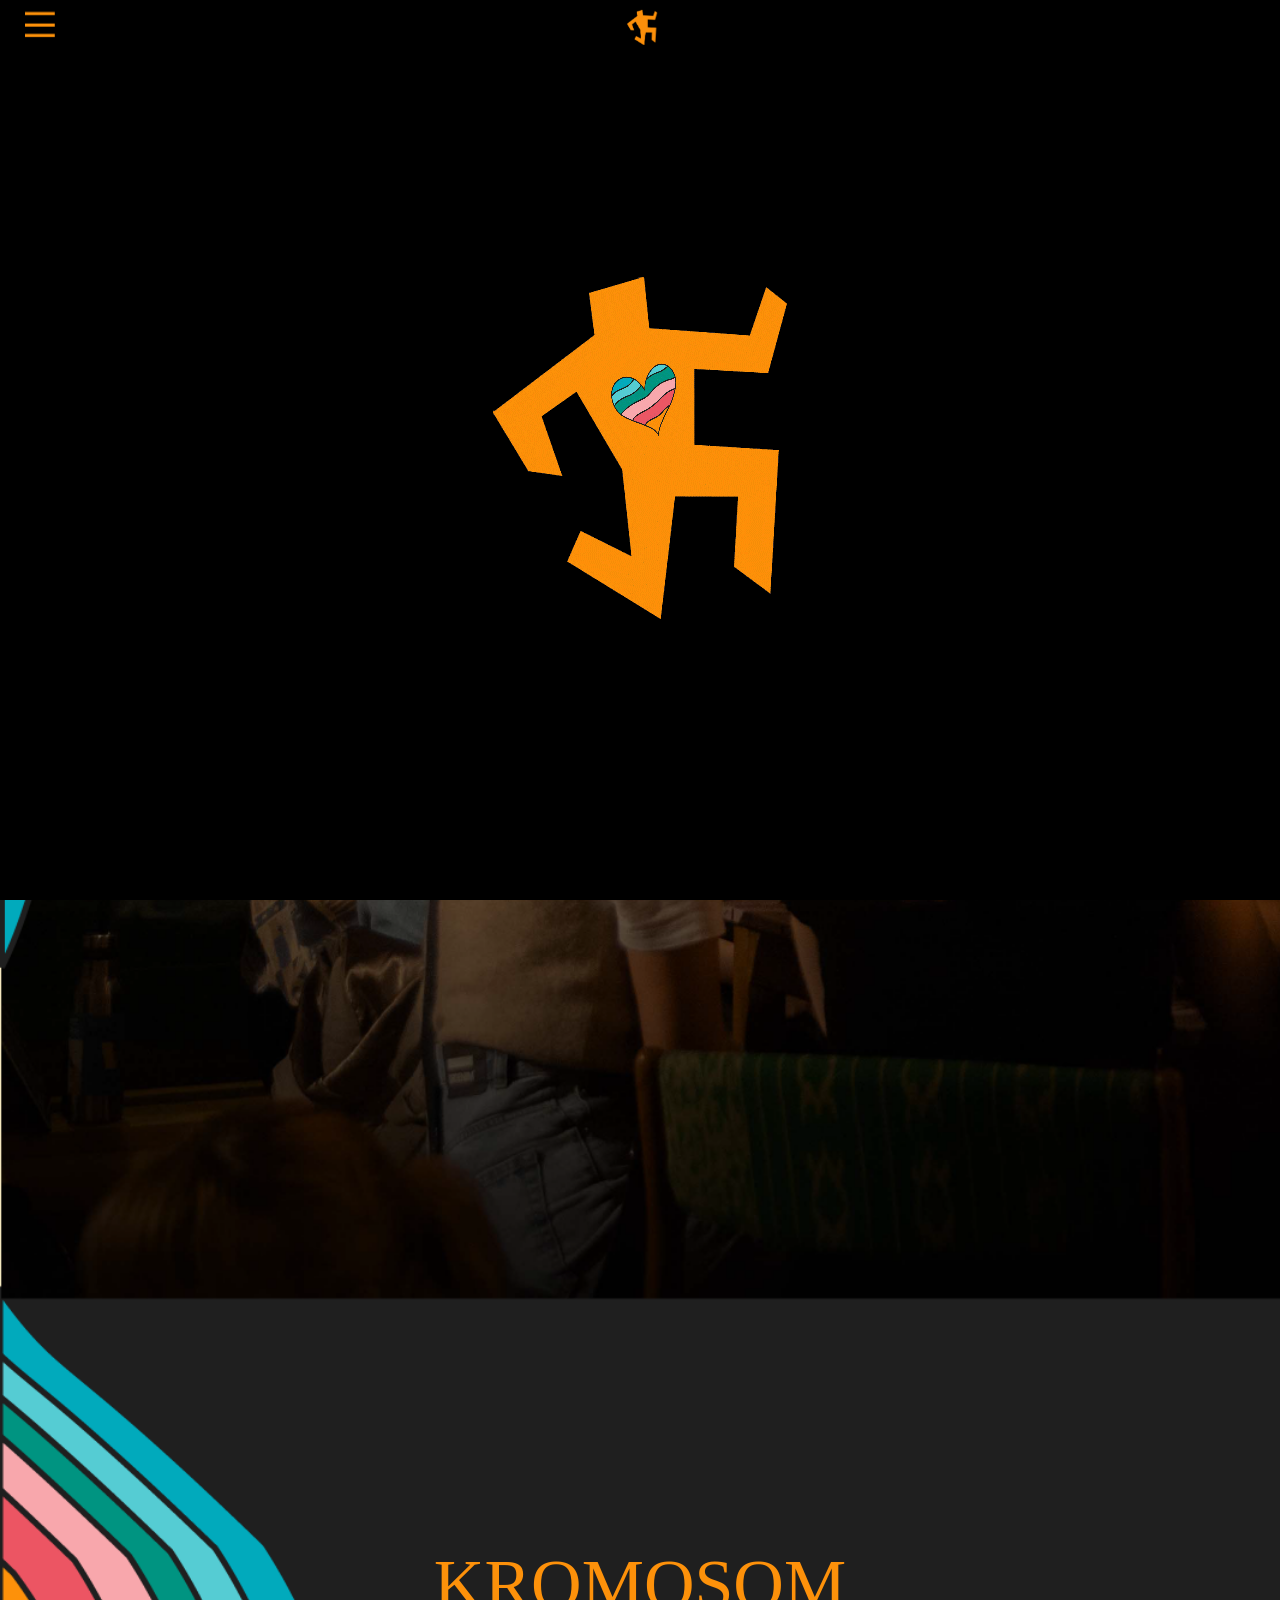
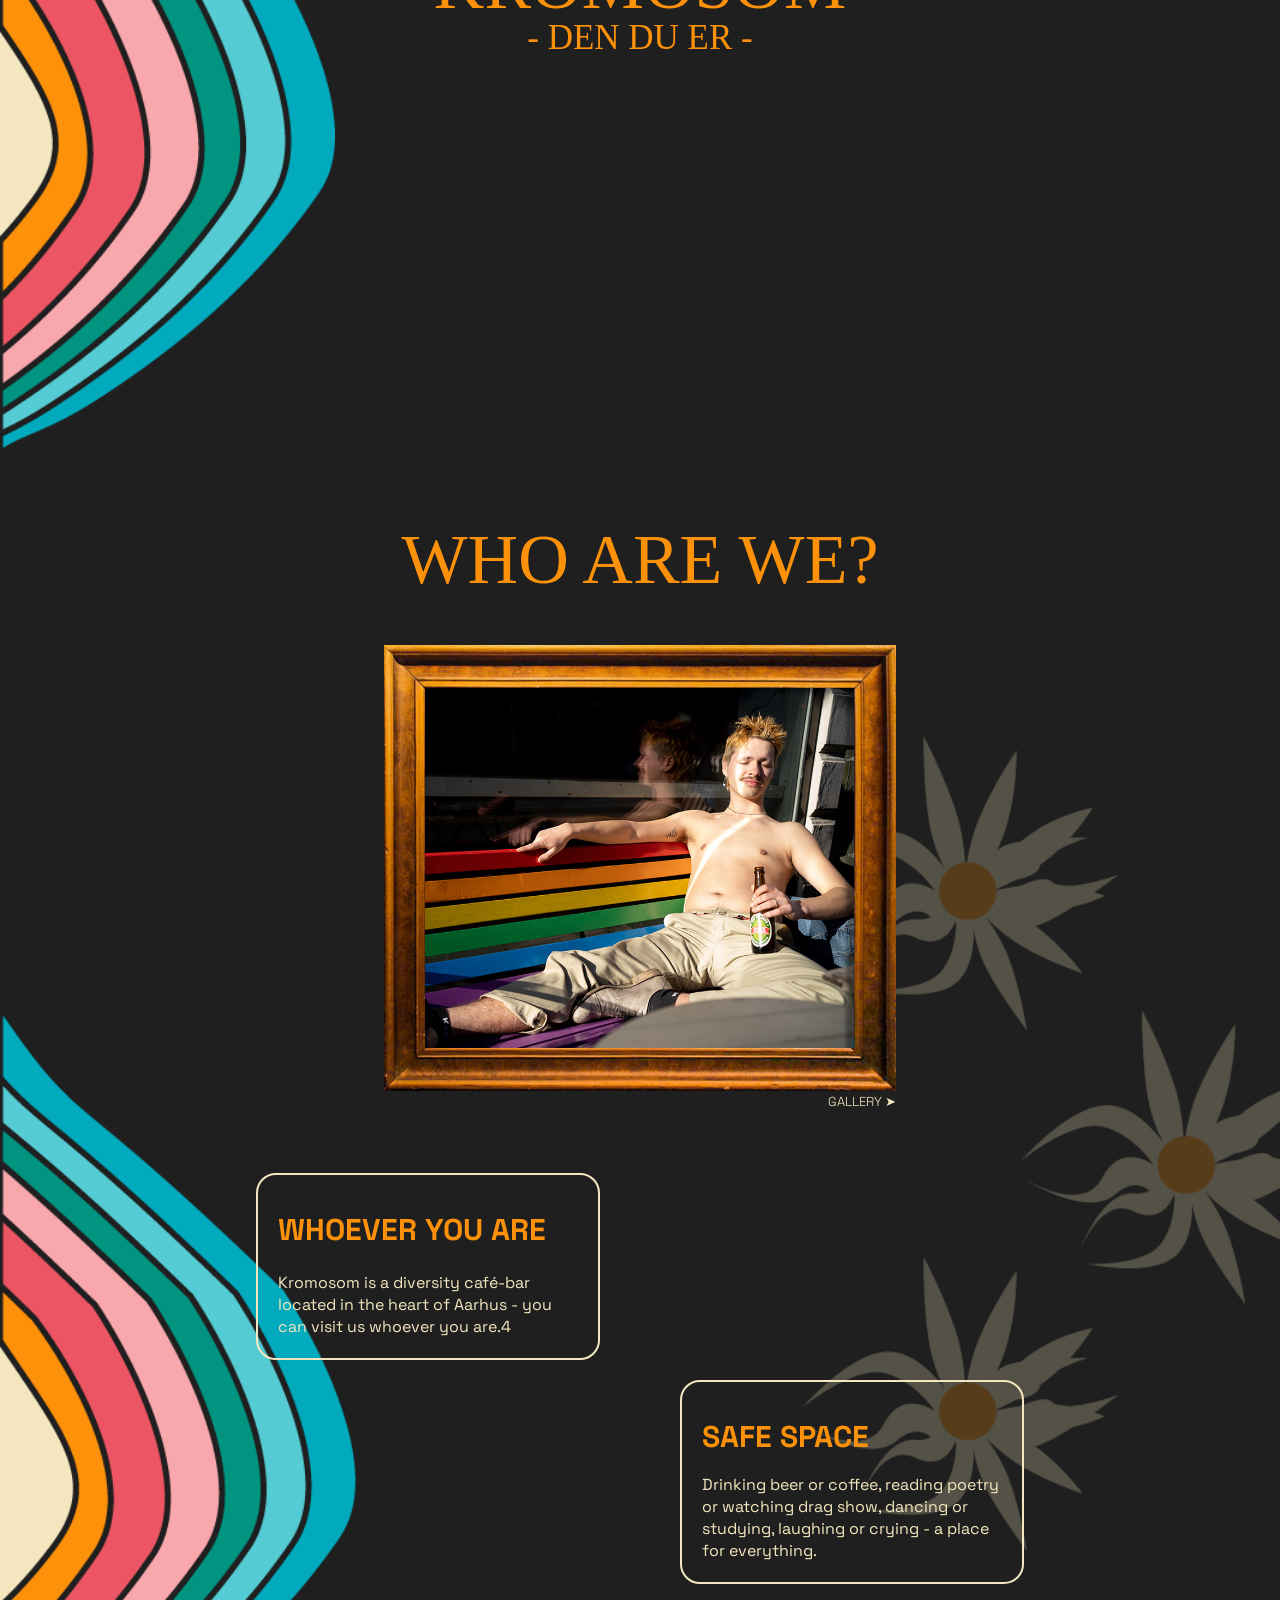
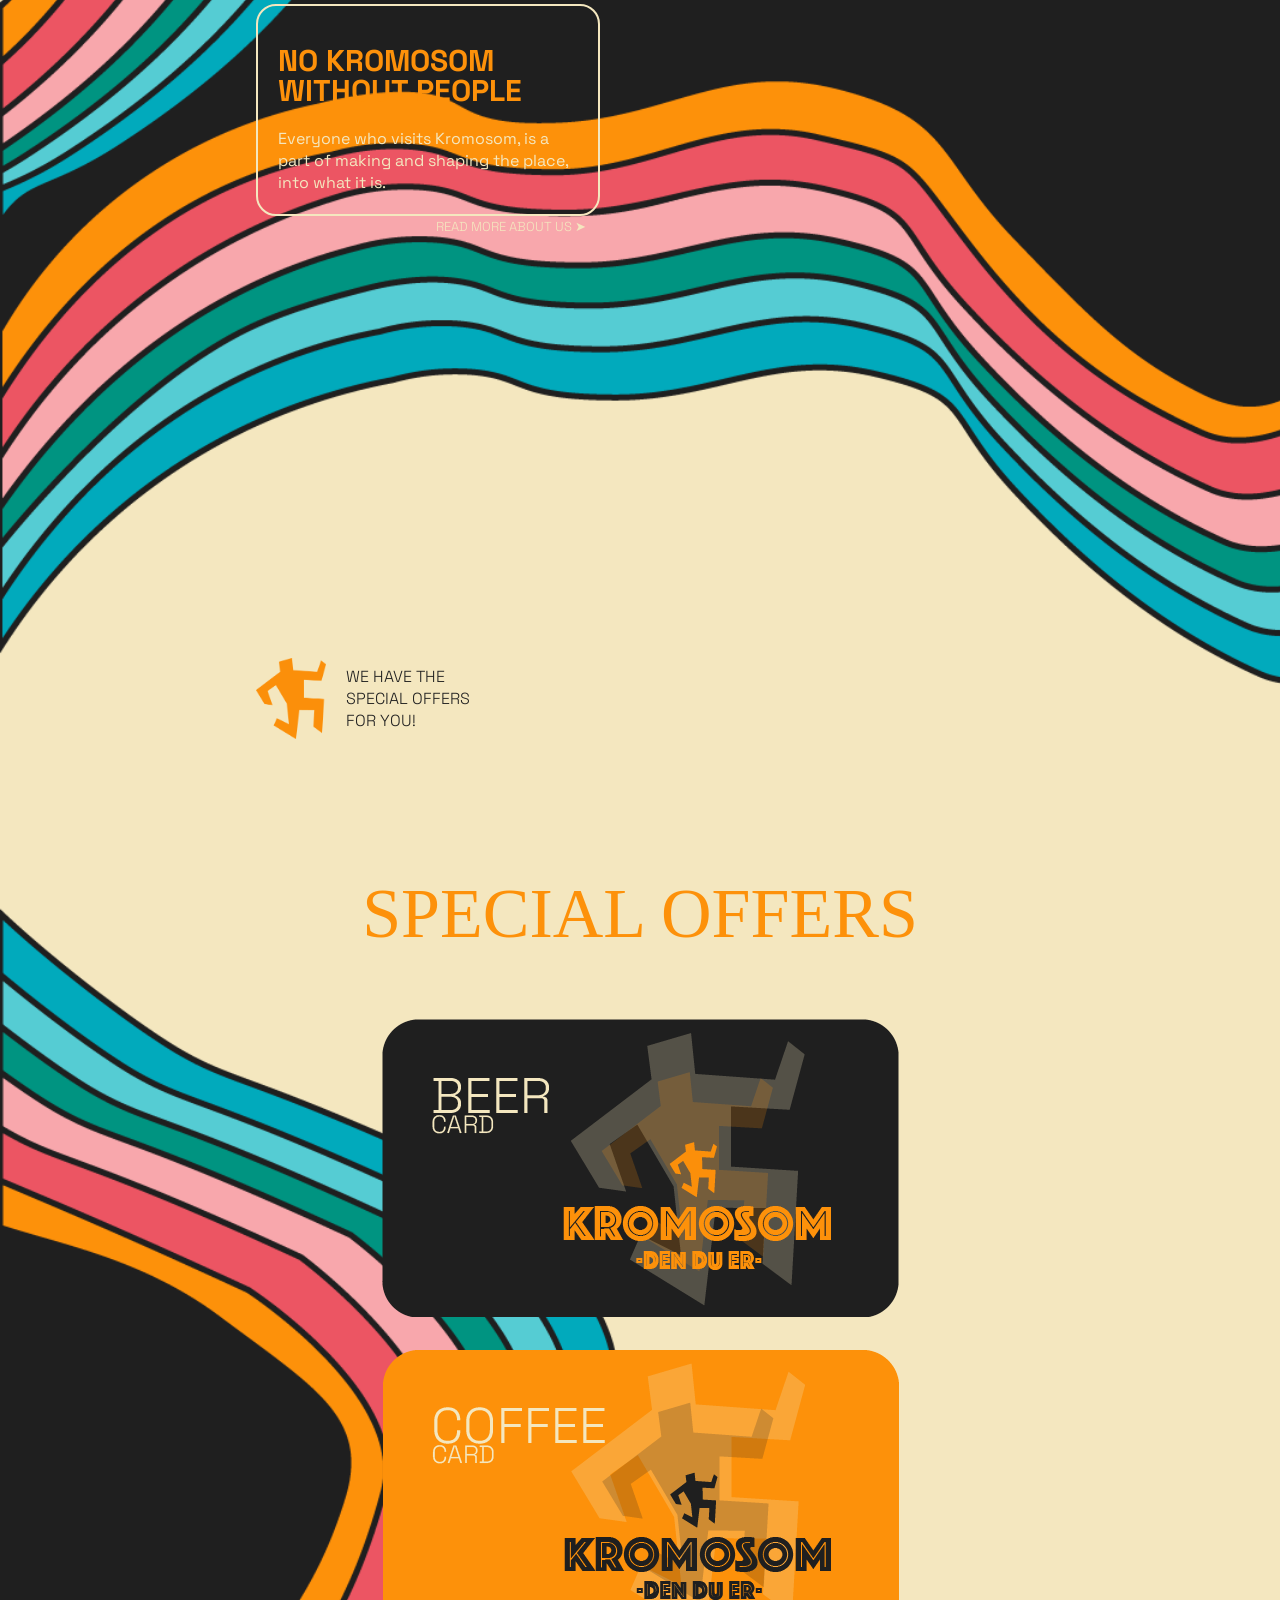
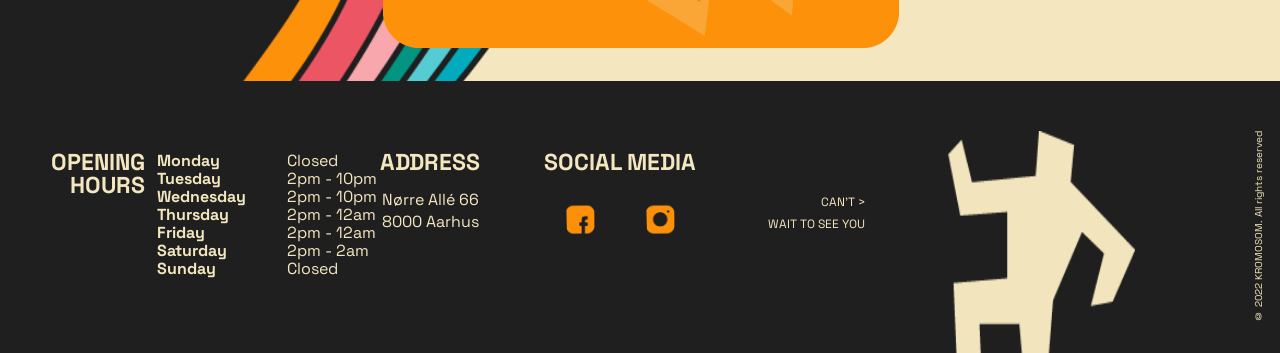
==== index.html @ bd84fa4a "index comments" ====
<!DOCTYPE html>
<html lang="en">

<head>
  <meta charset="UTF-8" />
  <meta http-equiv="X-UA-Compatible" content="IE=edge" />
  <meta name="viewport" content="width=device-width, initial-scale=1.0" />

  <!-- Fonts Linking -->
  <link rel="preconnect" href="https://fonts.googleapis.com" />
  <link rel="preconnect" href="https://fonts.gstatic.com" crossorigin />
  <link href="https://fonts.googleapis.com/css2?family=Oleo+Script+Swash+Caps:wght@400;700&display=swap"
    rel="stylesheet" />
  <link rel="preconnect" href="https://fonts.googleapis.com" />
  <link rel="preconnect" href="https://fonts.gstatic.com" crossorigin />
  <link
    href="https://fonts.googleapis.com/css2?family=Oleo+Script+Swash+Caps:wght@400;700&family=Space+Grotesk:wght@300;400;500;600;700&display=swap"
    rel="stylesheet" />
  <link href="https://fonts.googleapis.com/css2?family=Space+Grotesk:wght@700&display=swap" rel="stylesheet" />

  <!-- CSS Linking -->
  <link rel="stylesheet" href="/CSS/navfooter.css" />
  <link rel="stylesheet" href="/CSS/basicstyles.css" />
  <link rel="stylesheet" href="/CSS/home.css" />

  <link rel="icon" type="image/x-icon" href="/Pictures/favicon.ico" />
  <title>Kromosom - Den du er</title>
</head>

<body>

  <!-- Animation -->
  <div id="loader"></div>
  <div id="content">

    <div class="navbar">
      <a href="index.html"><img class="toplogo" alt="menuicon" src="/Pictures/logo_little.png" /></a>
    </div>

    <!--Navigation-->
    <nav>
      <!--For mobile-->
      <div class="mobilenav">
        <div class="navbar"></div>
        <a href="/index.html"><img class="toplogo" alt="menuicon" src="/Pictures/logo_little.png"></a>
        <div id="myNav" class="overlay">
          <!-- Button to close the overlay navigation -->
          <a href="javascript:void(0)" class="closebtn" onclick="closeNav()">&times;</a>

          <!-- Overlay content -->
          <div class="overlay-content">
            <a href="/index.html" class="menuitem">HOME</a>
            <a href="/HTML/menu.html" class="menuitem">MENU</a>
            <a href="/HTML/events.html" class="menuitem">EVENTS</a>
            <a href="/HTML/aboutus.html" class="menuitem">ABOUT US</a>
            <a href="/HTML/gallery.html" class="menuitem">GALLERY</a>
            <a href="/HTML/playlists.html" class="menuitem">OUR PLAYLISTS</a>
            <a href="/HTML/contact.html" class="menuitem">CONTACT US</a>
            <button class="languagebutton dk">DK</button> &nbsp; <button class="languagebutton en">EN</button>
            <div class="langcontainer">
              <img class="langlogo" alt="lang" src="/Pictures/beige_person.png">
              <p class="langchangetext">Do you wanna<br>change the<br>language?</p>
            </div>
          </div>
        </div>
        <!-- Use any element to open/show the overlay navigation menu -->
        <span onclick="openNav()"></span>
        <!-- Use any element to open/show the overlay navigation menu -->
        <span class="menu" onclick="openNav()"><img class="lines" alt="menuicon" src="/Pictures/burger-img.png"
          width="30" height="25">
        </span>
      </div>
    </nav>


    <!-- Content -->
    <main>

      <!-- Title -->
      <div class="maintitle">
        <h1 class="kromosom">KROMOSOM</h1>
        <h1 class="denduer">- DEN DU ER -</h1>
      </div>

      <!--Who are we-->
      <h1 class="whoarewe title">WHO ARE WE?</h1>

      <!--Gallery link-->
      <div class="gallerylinkcontainer">
        <a href="/HTML/gallery.html">
          <img class="gallerylink galleryimagep" src="/Pictures/photoframes/frame4.jpg" alt="main">
        </a>
        <a href="/HTML/gallery.html">
          <p class="p5 gallerylink">GALLERY ➤</p>
        </a>
      </div>
      
      <!--Boxes + About us link-->
      <div class="cards-container">

        <a href="/HTML/aboutus.html">
          <div class="card social-media-card">
            <h2>WHOEVER YOU ARE</h2>
            <p class="p1"><br>Kromosom is a diversity 
            café-bar located in the heart of Aarhus - you can visit us whoever you are.4</p>
          </div>
        </a>
      
        <div class="card concert-booking-card-home">
          <a href="/HTML/aboutus.html">
            <h2>SAFE SPACE</h2>
            <p class="p1"><br>Drinking beer or coffee, reading poetry or watching drag show, 
            dancing or studying, laughing or crying - a place for everything.</p>
          </a>
        </div>

        <div class="email-card-about-us">
          <a href="/HTML/aboutus.html">
            <div class="card direct-email-card">
              <h2>NO KROMOSOM WITHOUT PEOPLE</h2>
              <p class="p1"><br>Everyone who visits Kromosom, is a part of making and shaping the place, 
              into what it is.</p>
            <!-- </div> -->
          </a>
        </div>
      </div>

      <div>
        <a href="/HTML/aboutus.html">
          <p class="p5 rmaboutus">READ MORE ABOUT US ➤</p>
        </a>
      </div>

      <!--Little logo special offers-->
      <div class="specialperson">
        <img src="/Pictures/logo_little.png" alt="personicon" width="70">
        <p class="p4">WE HAVE THE<BR>SPECIAL OFFERS<br>FOR YOU!</p>
      </div>

      <!--Special offers, cards-->
      <h1 class="title title-special-offers">SPECIAL OFFERS</h1>
      <!-- Beer and coffee cards -->
      <div class="cardscontainer">
        <a href="HTML/menucafe.html#beercard"> <img class="cardz" src="/Pictures/beercard.png" alt="main" /></a>
        <a href="HTML/menucafe.html#coffeecard"> <img class="cardz" src="/Pictures/coffeecard.png" alt="main" /></a>
      </div>
    </main>

    <!-- Footer -->
    <footer>
      <div class="footercontainer">

        <!-- Opening hours -->
        <div class="footeritem">
          <h2 class="footertitle openinghours">OPENING<br />HOURS</h2>
        </div>
        <div class="footeritem">
          <table>
            <tr>
              <th class="day">Monday</th>
              <th>Closed</th>
            </tr>
            <tbody>
              <tr class="hoursrow">
                <td class="day">Tuesday</td>
                <td>2pm - 10pm</td>
              </tr>
              <tr class="hoursrow">
                <td class="day">Wednesday</td>
                <td>2pm - 10pm</td>
              </tr>
              <tr class="hoursrow">
                <td class="day">Thursday</td>
                <td>2pm - 12am</td>
              </tr>
              <tr class="hoursrow">
                <td class="day">Friday</td>
                <td>2pm - 12am</td>
              </tr>
              <tr class="hoursrow">
                <td class="day">Saturday</td>
                <td>2pm - 2am</td>
              </tr>
              <tr class="hoursrow">
                <td class="day">Sunday</td>
                <td>Closed</td>
              </tr>
            </tbody>
          </table>
        </div>

        <!-- Address  -->
        <div class="footeritem">
          <h2 class="footertitle">ADDRESS</h2>
          <p>Nørre Allé 66</p>
          <p>8000 Aarhus</p>
        </div>

        <!-- Social Media -->
        <div class="footeritem">
          <h2 class="footertitle">SOCIAL MEDIA</h2>

          <div class="socialscontainer social-media">
            <a href="https://www.facebook.com/Kromosom66">
              <img class="socials_image fbk" id="fbk-icon" src="/Pictures/fb-icon.png" alt="Facebook">
              <!-- Rainbow icon of facebook display none when the mouse is not over it -->
              <img style="display: none;" class="socials_image fbk" id="fbk-icon-rainbow" src="/Pictures/fb-icon-rainbow.png" alt="Fbk rainbowish">
            </a>
            <a href="https://www.instagram.com/kromosom66/">
              <img class="socials_image" id="ig-icon" src="/Pictures/ig-icon.png" alt="Instagram">
              <!-- Rainbow icon of instagram display none when the mouse is not over it -->
              <img style="display: none;" class="socials_image" id="ig-icon-rainbow" src="/Pictures/ig-icon-rainbow.png" alt="Ig rainbowish">
            </a>
          </div>
        </div>

        <!-- Greeting text -->
        <div class="footeritem">
          <p class="smallmessage">
            CAN'T >
            <br>
            WAIT TO SEE YOU
          </p>
        </div>

        <!-- Icon image and Copyright -->
        <div class="footeritem footerlogo"></div>
        <div class="footeritem footercopyright">
          <p class="copyright">© 2022 KROMOSOM. All rights reserved</p>
        </div>
      </div>
    </footer>
    <!-- End of the FOOTER coding -->
  </div>
  <!-- End of animation tag -->

  <script>
    // --- BURGER MENU actions ---
    // OPENS THE BURGER MENU
    function openNav() {
      document.getElementById("myNav").style.height = "100%";
    }
    // CLOSES THE BURGER MENU
    function closeNav() {
      document.getElementById("myNav").style.height = "0%";
    }

    // GIF ANIMATION
    var loader;
    function loadNow(opacity) {
    if (opacity <= 0) {
        displayContent(); // if the opacity is lower than 0 then show the content
    } else {
        loader.style.opacity = opacity;
        window.setTimeout(function() {
            loadNow(opacity - 1); //decrease the opacity of the loader 100% after 6 second cycle, 
        }, 6000); // after the web site’s content is available

    }
    }

    function displayContent() {
        loader.style.display = 'none'; // hide the GIF after those 6 seconds
        document.getElementById('content').style.display = 'block'; //display the page after GIF ended
    }

    document.addEventListener("DOMContentLoaded", function() {
        loader = document.getElementById('loader'); // get the GIF
        loadNow(1); //load it just one time
    });

  </script>

  <!-- Footer JS file linking -->
  <script src="/JavaScript/footer.js"></script>

</body>
</html>
---- CSS/navfooter.css ----
/*nav bar styling*/
 /*------- MOBILE NAVIGATION ------*/
.navbar {
    display: inline-block;
    position: fixed;
    top: 0;
    width: 100%;
    height: 50px;
    background-color: black;
    opacity: 0.6;
    z-index: 2;
}

.toplogo {
    display: inline-block;
    position: fixed;
    top: 0;
    margin-left: 49%;
    margin-right: auto;
    width: 30px;
    height: auto;
    padding-top: 10px;
    z-index: 10;
}

 /*navigation menu opened*/

.overlay {
    height: 0%;
    width: 100%;
    position: fixed;
    z-index: 10;
    top: 0;
    left: 0;
    background-image: url("/Pictures/menu_pc.png");
    background-size: cover;
    background-repeat: no-repeat;
    overflow-y: hidden;
    transition: 0.5s;
    box-shadow: 0 0 40px -10px rgba(0, 0, 0, 0.25);
}

.overlay-content {
    position: relative;
    top: 10%;
    width: 100%;
    text-align: center;
    margin-top: 30px;
    background: none;
}

.overlay a {
    text-decoration: none;
	font-family: 'Space Grotesk', sans-serif;
	font-weight: 300;
	font-size: 20px;
    color: #f4e7bf;
    /* line-height: 13.6px; */
    display: block;
    transition: 0.3s;
}

.overlay a:hover, .overlay a:focus {
    color: #fd910a;
}

.overlay .closebtn {
    position: absolute;
    top: 0px;
    left: 20px;
    font-size: 60px;
}

.menu {
    position: fixed;
    top: 0px;
    left: 25px;
    font-size: 45px;
    background: none;
    cursor: pointer;
    z-index: 3;
}

.menuitem {
    margin: 2% 0;
}

.navigation__container {
    background-color: #fd910a;
    position: sticky;
    top: 0;
}

.mobileiconlabel {
    display: inline-block;
    color: #f4e7bf;
    background: #fd910a;
    font-style: normal;
    font-size: 1.2rem;
    padding: 10px;
}

.menuitem {
    display: block;
    width: 100%;
    padding-top: 10px;
    padding-bottom: 10px;
    color: #1f1f1f;
    font-family: 'Space Grotesk', sans-serif;
    text-decoration: none;
    text-align: center;
}

 /*Hide checkbox and menuitems until clicked*/
.menuitems__container,
.mobileicon {
    display: none;
}

 /*Show menuitems when mobileicon-label is clicked*/
.navigation__container input:checked~.menuitems__container {
    display: block;
    padding-bottom: 100%;
    background: #f4e7bf;
}

#logomenu {
    display: inline-block;
    align-items: center;
    padding-left: 20px;
    background: #f4e7bf;
    width: 5em;
    height: auto;
}

.lines {
    display: inline-block;
    left: 10px;
    background: none;
    z-index: 4;
}

form {
    display: inline-block;
    color: #1f1f1f;
    text-align: center;
}

.input {
    position: relative;
    opacity: 100%;
    z-index: 0;
    text-align: center;
    padding: 5px;
}


header {
    display: flex;
    justify-items: center;
    align-items: center;
    flex-direction: row;
    height: 10vh;
    width: 100%;
    flex-wrap: wrap;
    border-bottom: 2px solid #1f1f1f;
    background-color: #f4e7bf;
    position: fixed;
    top: 0;
}

 /*Styling the button for language change*/

.languagebutton {
    border: 2px solid #fd910a;
    background: #1f1f1f;
    font-weight: bold;
    font-family: 'Space Grotesk', sans-serif;
    color: #fd910a;
    width: 75px;
    height: 30px;
    border-radius: 6px;
    cursor: pointer;
}

.languagebutton:active {
    background: #fd910a;
    color: #1f1f1f;
}

.en {
    background: #fd910a;
    color: #1f1f1f;
}

.langcontainer {
    display: flex;
    gap: 25px;
    justify-content: center;
    margin-top: 10px;
    text-align: left;
}

.langlogo {
    width: 45px;
    height: auto;
    color:#f4e7bf;
    margin-left: 25px;
}

.langchangetext {
    font-family: 'Space Grotesk', sans-serif;
	/* font-weight: 'regular' ; */
	font-size: 12px;
	color: #F4E7BF;
}

                        /*------------------FOOTER---------------------*/
.footercontainer {
    /* z-index: -2; */
    left: 0;
    bottom: 0;
    width: 100%;
    text-align: center;
    display: flex;
    justify-content: center;
    flex-wrap: wrap;
    align-items: stretch;
    font-family: 'Space Grotesk', sans-serif;
    font-size: 16px;
    color: #f4e7bf;
    background-color: #1f1f1f;
}

 /*footer opening hours table*/
table {
    min-width: 260px;
    padding-left: 10px;
    padding-right: 10px;
    padding-top: 20px;
    text-align: left;
    margin-left: auto;
    margin-right: auto;
}

.day {
    padding-right: 20px;
    font-weight: bold;
}

.footertitle {
    padding-top: 20px;
    padding-bottom: 15px;
    font-family: 'Space Grotesk', sans-serif;
    font-weight: bold;
    font-size: 23px;
    color: #f4e7bf;
}

 /*the social icoons*/

/* .socials_container {
    display: flex;
    flex-direction: row;
    justify-content: space-around;
    flex-wrap: nowrap;
} */

.socialscontainer {
    position: relative;
    display: flex;
    flex-wrap: wrap;
    justify-content: center;
    align-items: center;
    gap: 20px;

    transition: 1s;
}

.socials_image {
    width: 60px;
    height: auto;
    padding-top: 10px;
}

.openinghours {
    text-align: center;
}


 /*------------------MEDIA QUERIES---------------------*/

 /*Web view*/
@media screen and (min-width:900px) {

    /*navigation*/
    .menuitem {
        width: 100%;
    }

    .overlay {
        width: 300px;
    }

    .overlay-content {
        width: 100%;
    }

    /*footer*/

    .openinghours {
        text-align: right;
    }

    .footercontainer {
        flex-wrap: nowrap;
        overflow: hidden;
    }

    .footerlogo {
        content: url("/Pictures/beige_person.png"); 
        transform: scaleX(-1);
        margin-left: 40px;
        z-index: 1;
        width: 20px;
        margin-bottom: -80px;
    }

    .footeritem {
        min-width: 190px;
        text-align: center;
        margin-top: 50px;
    }

    .smallmessage {
        max-width: 150px;
        margin-top: 60px;
        text-align: right;
        font-size: 12px;
    }

    .copyright {
        writing-mode: vertical-lr;
        transform: rotate(180deg);
        font-size: 10px;
        text-align: center;
        margin: auto;
        margin-right: 55px;
        padding-top: 30px;
    }
}

@media screen and (max-width:1150px) {
    .footercontainer {
        flex-wrap: wrap;
    }

    .copyright {
        /* writing-mode: horizontal; */
        font-size: 10px;
        text-align: center;
        margin: auto;
        margin-bottom: 20px;
    }
}

 /*Phone view*/
@media screen and (max-width:899px) {

    /*footer*/

    .smallmessage {
        display: none;
    }

    .footeritem {
        min-width: 300px;
        text-align: center;
        margin-top: 20px;
    }

    .copyright {
        margin-top: -40px;
    }
}
---- CSS/basicstyles.css ----
/*------- BEGINNING OF CSS RESET ------*/

/* http://meyerweb.com/eric/tools/css/reset/ 
   v2.0 | 20110126
   License: none (public domain)
*/

html, body, div, span, applet, object, iframe,
h1, h2, h3, h4, h5, h6, p, blockquote, pre,
a, abbr, acronym, address, big, cite, code,
del, dfn, em, img, ins, kbd, q, s, samp,
small, strike, strong, sub, sup, tt, var,
b, u, i, center, 
dl, dt, dd, ol, ul, li,
fieldset, form, label, legend,
caption, tbody, tfoot, thead, tr, th, td,
article, aside, canvas, details, embed, 
figure, figcaption, footer, header, hgroup, 
menu, nav, output, ruby, section, summary,
time, mark, audio, video {
	margin: 0;
	padding: 0;
	border: 0;
	font-size: 100%;
	font: inherit;
	vertical-align: baseline;
	text-decoration: none;
}
/* HTML5 display-role reset for older browsers */
article, aside, details, figcaption, figure, 
footer, header, hgroup, menu, nav, section {
	display: block;
}
body {
	line-height: 1;
    background-color: #f4e7bf;
}
ol, ul {
	list-style: none;
}
blockquote, q {
	quotes: none;
}
blockquote:before, blockquote:after,
q:before, q:after {
	content: '';
	content: none;
}
										/*------- END OF CSS RESET ------*/


										/*------- INSERTING FONTS ------*/
@font-face {
    font-family: 'PhosphateInline';
    src: url(./Font/PhosphateInline.ttf);
 }
@font-face {
    font-family: 'SpaceGrotesk';
    src: url(./Font/SpaceGrotesk-VariableFont_wght.ttf);
 }

@font-face {
    font-family: 'SpaceGrotesk';
    src: url(./Font/SpaceGrotesk-VariableFont_wght.ttf);
 }
@import url('https://fonts.googleapis.com/css2?family=Space+Grotesk:wght@700&display=swap');
@import url('https://fonts.googleapis.com/css2?family=Space+Grotesk&display=swap');


/* HTML scroll behavior to smooth */
html {
	scroll-behavior: smooth;
}


              	                   /*------- TEXT FORMATTING ------*/
/* KROMOSOM HEADINGS */
h1 {
	font-family: 'PhosphateInline';
	font-size: 70px;
	color: #FD910A;
}

/* SUBHEADINGS (MENU AND ABOUT US CARDS) */
h2{
	font-family: 'Space Grotesk', sans-serif;
	font-weight: bold;
	font-size: 30px;
	color: #FD910A;
	overflow: hidden;
}

/* ABOUT US TEXT */
.p1{
	font-family: 'Space Grotesk', sans-serif;
	font-weight: 400;
	font-size: 16px;
	color: #F4E7BF;
	overflow: hidden;
}

/* BURGER MENU SECTIONS (in the burger css) */

/* MENU ITEM NAMES */
.p3{
	font-family: 'Space Grotesk', sans-serif;
	font-weight: bold;
	font-size: 30px;
	color: #1F1F1F;
	overflow: hidden;
}

/* MENU PRICES */
.p4{
	font-family: 'Space Grotesk', sans-serif;
	font-weight: 300;
	font-size: 16px;
	color: #1F1F1F;
	overflow: hidden;
}

/* READ MORE */
.p5{
	font-family: 'Space Grotesk', sans-serif;
	font-weight: 300;
	font-size: 13px;
	color: #F4E7BF;
	overflow: hidden;
}


                	                   /*------- BODY FORMATTING ------*/
main{
	z-index: -8;
	min-height: 65vh;
}

.title{
	padding-top: 120px;
	padding-bottom: 50px;
	text-align: center;
	z-index:-7;
}

p{
	line-height: 22px;
}

/* ------- SCROLL BAR -------*/
/* width */
::-webkit-scrollbar {
	width: 15px;
  }
  
  /* Track */
  ::-webkit-scrollbar-track {
	background: #f1f1f1;
  }
  
  /* Handle */
  ::-webkit-scrollbar-thumb {
	background: #1F1F1F;
  }
  
  /* Handle on hover */
  ::-webkit-scrollbar-thumb:hover {
	background-image: url("/Pictures/scrollbar.jpg");
	background-size: contain;
	background-repeat: repeat;
  }
---- CSS/home.css ----
/*THe main image and title*/

body {
    background-image: url("/Pictures/mainpage_pc.png");
    background-repeat: no-repeat;
    background-size: cover;
}

/* GIF */
#loader{
	/* position: fixed; */
	width: 100%;
	height: 100vh;
	background: black url('/Pictures/intro-gif.gif') no-repeat center;
	z-index: 20;
}

.maintitle {
    position: relative;
    display:block;
    margin-top: 650px;
    text-align: center;
}

.title-special-offers {
    margin-left: auto;
    margin-right: auto;
    width: 100%;
}

.cardscontainer {
    display: flex;
    gap: 30px;
    flex-wrap: wrap;
    justify-content: center;
    align-items: center;
    margin-bottom: 30px;
}

.galleryimagep {
    width: 40%;
}

/*THe lorem ipsum cards*/
.cards-container {
    display: flex;
    flex-direction: column;
    align-items: flex-start;
    gap: 20px;
    width: 60%;
    margin-left: auto;
    margin-right: auto;
    margin-top: 60px;
}

.concert-booking-card-home {
    align-self: flex-end;
}

.card {
    border: 2px solid #f4e7bf;
    border-radius: 20px;
    padding: 20px;
    padding-top: 40px;
    /* height: 120px; */
    width: 300px;
    display: flex;
    flex-direction: column;
    gap: 5px;
}




/*The gallery picture and link*/
.gallerylink {
    display: block;
    width: 40%;
    margin-left: auto;
    margin-right: auto;
    text-align: right;
    text-decoration: none;
}

.gallerylinkcontainer, .card, .cardz {
    transition: 0.3s;
}

.gallerylinkcontainer:hover, .card:hover, .cardz:hover {
    transform: scale(1.05);
}

.denduer {
    font-size: 35px;
    
}

.whoarewe {
    margin-top: 350px;
}

.rmaboutus {
    margin-top: -20px;
    text-align: right;
    margin-left: 180px;
}

.specialperson {
    margin-top: 400px;
    display: flex;
    justify-content: center;
    align-items: center;
    gap: 20px;
}

@media screen and (max-width:900px) {

    body {
        background-image: url("/Pictures/mobile/mainpage_mobile.png");
        background-repeat: no-repeat;
        background-size: cover;
    }

    .gallerylink {
        display: block;
        width: 80%;
        /* margin-left: 60px; */
        margin-right: auto;
        justify-content: center;
        align-items: center;
        text-align: right;
        -webkit-text-stroke: 1px #f4e7bf;
        color: black;
        -webkit-text-fill-color: #f4e7bf; /* Will override color (regardless of order) */
        -webkit-text-stroke-width: 1px;
        -webkit-text-stroke-color: #f4e7bf;
    }

    .cards-container {
        display: flex;
        flex-direction: column;
        align-items: flex-start;
        gap: 20px;
        width: 80%;
        /* margin-top: 200px; */
    }

    .social-media-card {
        margin-top: 150px;
    }

    .concert-booking-card-home {
        margin-top: 30px;
        align-self: flex-end;
    }

    .email-card-about-us {
        margin-top: 30px;
    }

    .maintitle {
        position: relative;
        display:block;
        margin-top: 600px;
        text-align: center;
    }

    .title-special-offers {
        margin-top: 150px;
        /* justify-content: center;
        align-items: center; */
        margin-left: auto;
        margin-right: auto;
        width: 100%;
    }

    .cardz {
        width: 100%;
        border: 2px solid #f4e7bf;
        border-radius: 30px;
    }
    .whoarewe {
        margin-top: 130px;
    }

    .kromosom {
        font-size: 50px;
    }

    .denduer {
        font-size: 25px;
    }

    .rmaboutus {
        text-align: right;
        margin-left: 100px;
    }

    .title {
        font-size: 44px;
        /* padding-top: 15px; */
        padding-bottom: 5px;
        /* margin-left: 40px; */
        text-align: center;
    }

    .card {
        border: 2px solid #f4e7bf;
        border-radius: 20px;
        padding: 20px;
        /* height: 100px; */
        display: flex;
        flex-direction: column;
        gap: 5px;
        width: 200px;
    }

    .specialperson {
        display: none;
    }
}
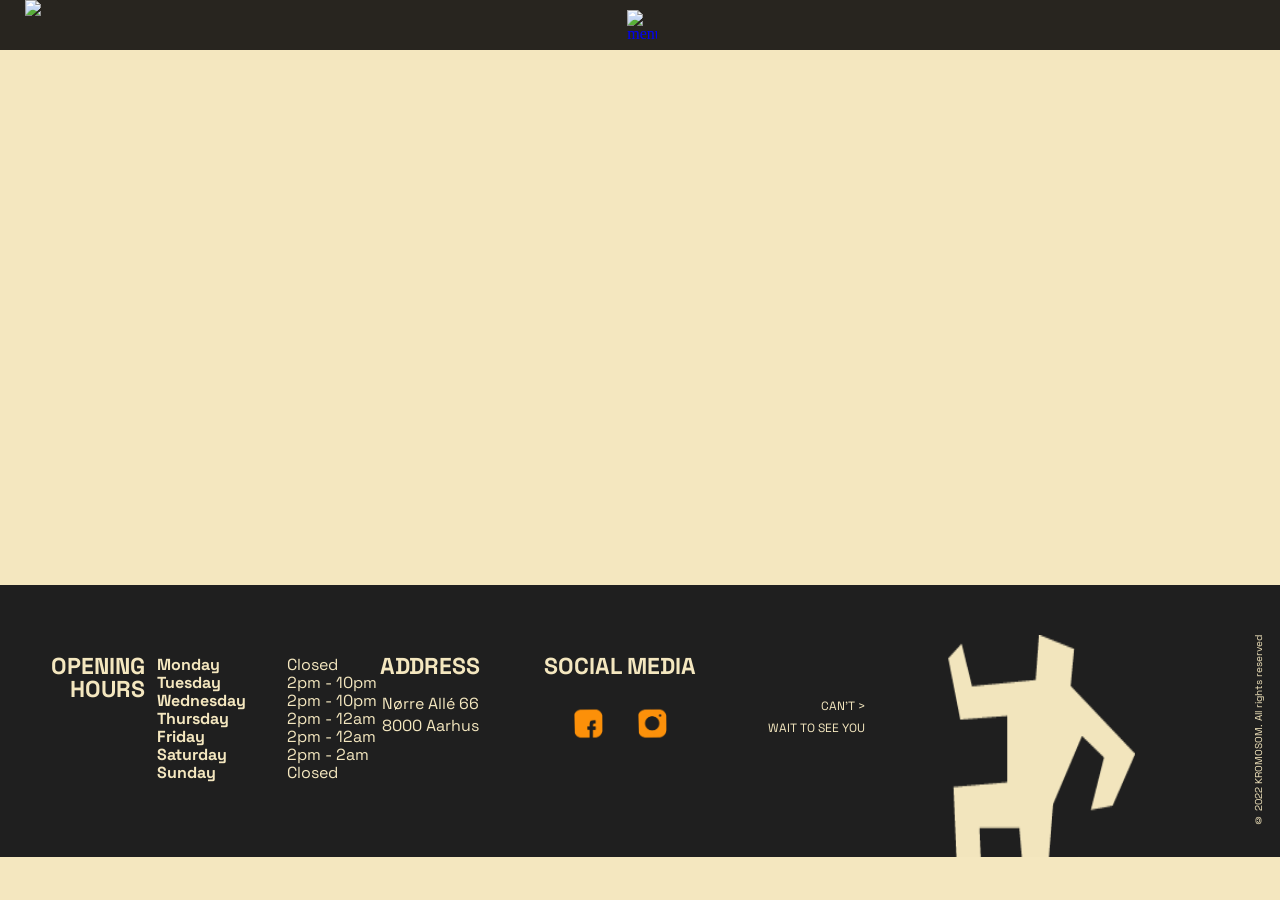
==== commit fbd242d8: "updating" ====
--- a/index.html
+++ b/index.html
@@ -2,277 +2,165 @@
 <html lang="en">
 
 <head>
-  <meta charset="UTF-8" />
-  <meta http-equiv="X-UA-Compatible" content="IE=edge" />
-  <meta name="viewport" content="width=device-width, initial-scale=1.0" />
+    <meta charset="UTF-8">
+    <meta http-equiv="X-UA-Compatible" content="IE=edge">
+    <meta name="viewport" content="width=device-width, initial-scale=1.0">
 
-  <!-- Fonts Linking -->
-  <link rel="preconnect" href="https://fonts.googleapis.com" />
-  <link rel="preconnect" href="https://fonts.gstatic.com" crossorigin />
-  <link href="https://fonts.googleapis.com/css2?family=Oleo+Script+Swash+Caps:wght@400;700&display=swap"
-    rel="stylesheet" />
-  <link rel="preconnect" href="https://fonts.googleapis.com" />
-  <link rel="preconnect" href="https://fonts.gstatic.com" crossorigin />
-  <link
-    href="https://fonts.googleapis.com/css2?family=Oleo+Script+Swash+Caps:wght@400;700&family=Space+Grotesk:wght@300;400;500;600;700&display=swap"
-    rel="stylesheet" />
-  <link href="https://fonts.googleapis.com/css2?family=Space+Grotesk:wght@700&display=swap" rel="stylesheet" />
+    <!-- Fonts Linking -->
+    <link rel="preconnect" href="https://fonts.googleapis.com">
+    <link rel="preconnect" href="https://fonts.gstatic.com" crossorigin>
+    <link href="https://fonts.googleapis.com/css2?family=Oleo+Script+Swash+Caps:wght@400;700&display=swap"
+        rel="stylesheet">
+    <link rel="preconnect" href="https://fonts.googleapis.com">
+    <link rel="preconnect" href="https://fonts.gstatic.com" crossorigin>
+    <link
+        href="https://fonts.googleapis.com/css2?family=Oleo+Script+Swash+Caps:wght@400;700&family=Space+Grotesk:wght@300;400;500;600;700&display=swap"
+        rel="stylesheet">
+    <link href="https://fonts.googleapis.com/css2?family=Space+Grotesk:wght@700&display=swap" rel="stylesheet">
 
-  <!-- CSS Linking -->
-  <link rel="stylesheet" href="/CSS/navfooter.css" />
-  <link rel="stylesheet" href="/CSS/basicstyles.css" />
-  <link rel="stylesheet" href="/CSS/home.css" />
-
-  <link rel="icon" type="image/x-icon" href="/Pictures/favicon.ico" />
-  <title>Kromosom - Den du er</title>
+    <!-- CSS Linking -->
+    <link rel="stylesheet" href="/CSS/navfooter.css">
+    <link rel="stylesheet" href="/CSS/basicstyles.css">
+    <link rel="icon" type="image/x-icon" href="/pictures/favicon.ico">
+    <title>Kromosom - Den du er</title>
 </head>
 
 <body>
 
-  <!-- Animation -->
-  <div id="loader"></div>
-  <div id="content">
+    <div class="navbar"><a href="index.html"><img class="toplogo" alt="menuicon" src="/pictures/logo_little.png"></a>
+    </div>
+    <!--The navigation-->
+    <nav>
+        <!--For mobile-->
+        <div class="mobilenav">
+        
+            <div class="navbar"></div>
+            <a href="index.html"><img class="toplogo" alt="menuicon" src="/pictures/logo_little.png"></a>
 
-    <div class="navbar">
-      <a href="index.html"><img class="toplogo" alt="menuicon" src="/Pictures/logo_little.png" /></a>
-    </div>
+            <div id="myNav" class="overlay">
+                <!-- Button to close the overlay navigation -->
+                <a href="javascript:void(0)" class="closebtn" onclick="closeNav()">&times;</a>
 
-    <!--Navigation-->
-    <nav>
-      <!--For mobile-->
-      <div class="mobilenav">
-        <div class="navbar"></div>
-        <a href="/index.html"><img class="toplogo" alt="menuicon" src="/Pictures/logo_little.png"></a>
-        <div id="myNav" class="overlay">
-          <!-- Button to close the overlay navigation -->
-          <a href="javascript:void(0)" class="closebtn" onclick="closeNav()">&times;</a>
+                <!-- Overlay content -->
+                <div class="overlay-content">
+                    <a href="/index.html" class="menuitem">HOME</a>
+                    <a href="/HTML/menu.html" class="menuitem">MENU</a>
+                    <a href="/HTML/events.html" class="menuitem">EVENTS</a>
+                    <a href="/HTML/aboutus.html" class="menuitem">ABOUT US</a>
+                    <a href="/HTML/gallery.html" class="menuitem">GALLERY</a>
+                    <a href="/HTML/playlists.html" class="menuitem">OUR PLAYLISTS</a>
+                    <a href="/HTML/contact.html" class="menuitem">CONTACT US</a>
+                    <button class="languagebutton dk">DK</button> &nbsp <button class="languagebutton en">EN</button>
+                </div>
+            </div>
 
-          <!-- Overlay content -->
-          <div class="overlay-content">
-            <a href="/index.html" class="menuitem">HOME</a>
-            <a href="/HTML/menu.html" class="menuitem">MENU</a>
-            <a href="/HTML/events.html" class="menuitem">EVENTS</a>
-            <a href="/HTML/aboutus.html" class="menuitem">ABOUT US</a>
-            <a href="/HTML/gallery.html" class="menuitem">GALLERY</a>
-            <a href="/HTML/playlists.html" class="menuitem">OUR PLAYLISTS</a>
-            <a href="/HTML/contact.html" class="menuitem">CONTACT US</a>
-            <button class="languagebutton dk">DK</button> &nbsp; <button class="languagebutton en">EN</button>
-            <div class="langcontainer">
-              <img class="langlogo" alt="lang" src="/Pictures/beige_person.png">
-              <p class="langchangetext">Do you wanna<br>change the<br>language?</p>
-            </div>
-          </div>
+            <!-- Use any element to open/show the overlay navigation menu -->
+            <span onclick="openNav()"></span>
+            <!-- Use any element to open/show the overlay navigation menu -->
+            <span class="menu" onclick="openNav()"><img class="lines" alt="menuicon" src="/pictures/burger-img.png"
+                    width="35" height="30">
+
+                <span class="menu" onclick="openNav()"><img class="lines" alt="menuicon" src="/pictures/burger-img.png"
+                        width="35" height="30"></span>
         </div>
-        <!-- Use any element to open/show the overlay navigation menu -->
-        <span onclick="openNav()"></span>
-        <!-- Use any element to open/show the overlay navigation menu -->
-        <span class="menu" onclick="openNav()"><img class="lines" alt="menuicon" src="/Pictures/burger-img.png"
-          width="30" height="25">
-        </span>
-      </div>
     </nav>
-
 
     <!-- Content -->
     <main>
 
-      <!-- Title -->
-      <div class="maintitle">
-        <h1 class="kromosom">KROMOSOM</h1>
-        <h1 class="denduer">- DEN DU ER -</h1>
-      </div>
-
-      <!--Who are we-->
-      <h1 class="whoarewe title">WHO ARE WE?</h1>
-
-      <!--Gallery link-->
-      <div class="gallerylinkcontainer">
-        <a href="/HTML/gallery.html">
-          <img class="gallerylink galleryimagep" src="/Pictures/photoframes/frame4.jpg" alt="main">
-        </a>
-        <a href="/HTML/gallery.html">
-          <p class="p5 gallerylink">GALLERY ➤</p>
-        </a>
-      </div>
-      
-      <!--Boxes + About us link-->
-      <div class="cards-container">
-
-        <a href="/HTML/aboutus.html">
-          <div class="card social-media-card">
-            <h2>WHOEVER YOU ARE</h2>
-            <p class="p1"><br>Kromosom is a diversity 
-            café-bar located in the heart of Aarhus - you can visit us whoever you are.4</p>
-          </div>
-        </a>
-      
-        <div class="card concert-booking-card-home">
-          <a href="/HTML/aboutus.html">
-            <h2>SAFE SPACE</h2>
-            <p class="p1"><br>Drinking beer or coffee, reading poetry or watching drag show, 
-            dancing or studying, laughing or crying - a place for everything.</p>
-          </a>
-        </div>
-
-        <div class="email-card-about-us">
-          <a href="/HTML/aboutus.html">
-            <div class="card direct-email-card">
-              <h2>NO KROMOSOM WITHOUT PEOPLE</h2>
-              <p class="p1"><br>Everyone who visits Kromosom, is a part of making and shaping the place, 
-              into what it is.</p>
-            <!-- </div> -->
-          </a>
-        </div>
-      </div>
-
-      <div>
-        <a href="/HTML/aboutus.html">
-          <p class="p5 rmaboutus">READ MORE ABOUT US ➤</p>
-        </a>
-      </div>
-
-      <!--Little logo special offers-->
-      <div class="specialperson">
-        <img src="/Pictures/logo_little.png" alt="personicon" width="70">
-        <p class="p4">WE HAVE THE<BR>SPECIAL OFFERS<br>FOR YOU!</p>
-      </div>
-
-      <!--Special offers, cards-->
-      <h1 class="title title-special-offers">SPECIAL OFFERS</h1>
-      <!-- Beer and coffee cards -->
-      <div class="cardscontainer">
-        <a href="HTML/menucafe.html#beercard"> <img class="cardz" src="/Pictures/beercard.png" alt="main" /></a>
-        <a href="HTML/menucafe.html#coffeecard"> <img class="cardz" src="/Pictures/coffeecard.png" alt="main" /></a>
-      </div>
+    <!--Main image-->
+    <div class="mainimage">
+        
+    </div>
+    <!--Who are we?-->
+        <!--Gallery link-->
+        <!--3 Lorem Ipsum Cards-->
+    <!--Special offers-->
+        <!--Little logo + text-->
+        <!--Two cards linked to cafe + bar-->
     </main>
 
-    <!-- Footer -->
+    <!-- Start of the FOOTER coding -->
     <footer>
-      <div class="footercontainer">
+        <div class="footercontainer">
+            <div class="footeritem">
+                <h2 class="footertitle openinghours">OPENING<br>HOURS</h2>
+            </div>
+            <div class="footeritem">
+                <table>
+                    <tr>
+                        <th class="day">Monday</th>
+                        <th>Closed</th>
+                    </tr>
+                    <tbody>
+                        <tr class="hoursrow">
+                            <td class="day">Tuesday</td>
+                            <td>2pm - 10pm</td>
+                        </tr>
+                        <tr class="hoursrow">
+                            <td class="day">Wednesday</td>
+                            <td>2pm - 10pm</td>
+                        </tr>
+                        <tr class="hoursrow">
+                            <td class="day">Thursday</td>
+                            <td>2pm - 12am</td>
+                        </tr>
+                        <tr class="hoursrow">
+                            <td class="day">Friday</td>
+                            <td>2pm - 12am</td>
+                        </tr>
+                        <tr class="hoursrow">
+                            <td class="day">Saturday</td>
+                            <td>2pm - 2am</td>
+                        </tr>
+                        <tr class="hoursrow">
+                            <td class="day">Sunday</td>
+                            <td>Closed</td>
+                        </tr>
+                    </tbody>
+                </table>
+            </div>
+            <div class="footeritem">
+                <h2 class="footertitle">ADDRESS</h2>
+                <p>Nørre Allé 66</p>
+                <p>8000 Aarhus</p>
+            </div>
+            <div class="footeritem">
+                <h2 class="footertitle">SOCIAL MEDIA</h2>
 
-        <!-- Opening hours -->
-        <div class="footeritem">
-          <h2 class="footertitle openinghours">OPENING<br />HOURS</h2>
+                <div class="socials_container">
+                    <a href="https://www.facebook.com/Kromosom66"><img class="socials_image facebook"
+                            src="/Pictures/fb-icon.png" alt="Facebook">
+                    </a>
+                    <a href="https://www.instagram.com/kromosom66/"><img class="socials_image instagram"
+                            src="/Pictures/ig-icon.png" alt="Instagram">
+                    </a>
+                </div>
+            </div>
+            <div class="footeritem">
+                <p class="smallmessage">
+                    CAN'T ><br>WAIT TO SEE YOU
+                </p>
+            </div>
+            <div class="footeritem footerlogo"></div>
+            <div class="footeritem footercopyright">
+                <p class="copyright">© 2022 KROMOSOM. All rights reserved</p>
+            </div>
         </div>
-        <div class="footeritem">
-          <table>
-            <tr>
-              <th class="day">Monday</th>
-              <th>Closed</th>
-            </tr>
-            <tbody>
-              <tr class="hoursrow">
-                <td class="day">Tuesday</td>
-                <td>2pm - 10pm</td>
-              </tr>
-              <tr class="hoursrow">
-                <td class="day">Wednesday</td>
-                <td>2pm - 10pm</td>
-              </tr>
-              <tr class="hoursrow">
-                <td class="day">Thursday</td>
-                <td>2pm - 12am</td>
-              </tr>
-              <tr class="hoursrow">
-                <td class="day">Friday</td>
-                <td>2pm - 12am</td>
-              </tr>
-              <tr class="hoursrow">
-                <td class="day">Saturday</td>
-                <td>2pm - 2am</td>
-              </tr>
-              <tr class="hoursrow">
-                <td class="day">Sunday</td>
-                <td>Closed</td>
-              </tr>
-            </tbody>
-          </table>
-        </div>
-
-        <!-- Address  -->
-        <div class="footeritem">
-          <h2 class="footertitle">ADDRESS</h2>
-          <p>Nørre Allé 66</p>
-          <p>8000 Aarhus</p>
-        </div>
-
-        <!-- Social Media -->
-        <div class="footeritem">
-          <h2 class="footertitle">SOCIAL MEDIA</h2>
-
-          <div class="socialscontainer social-media">
-            <a href="https://www.facebook.com/Kromosom66">
-              <img class="socials_image fbk" id="fbk-icon" src="/Pictures/fb-icon.png" alt="Facebook">
-              <!-- Rainbow icon of facebook display none when the mouse is not over it -->
-              <img style="display: none;" class="socials_image fbk" id="fbk-icon-rainbow" src="/Pictures/fb-icon-rainbow.png" alt="Fbk rainbowish">
-            </a>
-            <a href="https://www.instagram.com/kromosom66/">
-              <img class="socials_image" id="ig-icon" src="/Pictures/ig-icon.png" alt="Instagram">
-              <!-- Rainbow icon of instagram display none when the mouse is not over it -->
-              <img style="display: none;" class="socials_image" id="ig-icon-rainbow" src="/Pictures/ig-icon-rainbow.png" alt="Ig rainbowish">
-            </a>
-          </div>
-        </div>
-
-        <!-- Greeting text -->
-        <div class="footeritem">
-          <p class="smallmessage">
-            CAN'T >
-            <br>
-            WAIT TO SEE YOU
-          </p>
-        </div>
-
-        <!-- Icon image and Copyright -->
-        <div class="footeritem footerlogo"></div>
-        <div class="footeritem footercopyright">
-          <p class="copyright">© 2022 KROMOSOM. All rights reserved</p>
-        </div>
-      </div>
     </footer>
     <!-- End of the FOOTER coding -->
-  </div>
-  <!-- End of animation tag -->
 
-  <script>
-    // --- BURGER MENU actions ---
-    // OPENS THE BURGER MENU
-    function openNav() {
-      document.getElementById("myNav").style.height = "100%";
-    }
-    // CLOSES THE BURGER MENU
-    function closeNav() {
-      document.getElementById("myNav").style.height = "0%";
-    }
-
-    // GIF ANIMATION
-    var loader;
-    function loadNow(opacity) {
-    if (opacity <= 0) {
-        displayContent(); // if the opacity is lower than 0 then show the content
-    } else {
-        loader.style.opacity = opacity;
-        window.setTimeout(function() {
-            loadNow(opacity - 1); //decrease the opacity of the loader 100% after 6 second cycle, 
-        }, 6000); // after the web site’s content is available
-
-    }
-    }
-
-    function displayContent() {
-        loader.style.display = 'none'; // hide the GIF after those 6 seconds
-        document.getElementById('content').style.display = 'block'; //display the page after GIF ended
-    }
-
-    document.addEventListener("DOMContentLoaded", function() {
-        loader = document.getElementById('loader'); // get the GIF
-        loadNow(1); //load it just one time
-    });
-
-  </script>
-
-  <!-- Footer JS file linking -->
-  <script src="/JavaScript/footer.js"></script>
+    <script>
+        // --- BURGER MENU actions ---
+        // OPENS THE BURGER MENU
+        function openNav() {
+            document.getElementById("myNav").style.height = "100%";
+        }
+        // CLOSES THE BURGER MENU
+        function closeNav() {
+            document.getElementById("myNav").style.height = "0%";
+        }
+    </script>
 
 </body>
 </html>
--- a/CSS/navfooter.css
+++ b/CSS/navfooter.css
@@ -24,7 +24,6 @@
 }
 
  /*navigation menu opened*/
-
 .overlay {
     height: 0%;
     width: 100%;
@@ -55,7 +54,6 @@
 	font-weight: 300;
 	font-size: 20px;
     color: #f4e7bf;
-    /* line-height: 13.6px; */
     display: block;
     transition: 0.3s;
 }
@@ -154,7 +152,6 @@
     padding: 5px;
 }
 
-
 header {
     display: flex;
     justify-items: center;
@@ -170,7 +167,6 @@
 }
 
  /*Styling the button for language change*/
-
 .languagebutton {
     border: 2px solid #fd910a;
     background: #1f1f1f;
@@ -210,14 +206,12 @@
 
 .langchangetext {
     font-family: 'Space Grotesk', sans-serif;
-	/* font-weight: 'regular' ; */
 	font-size: 12px;
 	color: #F4E7BF;
 }
 
                         /*------------------FOOTER---------------------*/
 .footercontainer {
-    /* z-index: -2; */
     left: 0;
     bottom: 0;
     width: 100%;
@@ -259,13 +253,6 @@
 
  /*the social icoons*/
 
-/* .socials_container {
-    display: flex;
-    flex-direction: row;
-    justify-content: space-around;
-    flex-wrap: nowrap;
-} */
-
 .socialscontainer {
     position: relative;
     display: flex;
@@ -356,7 +343,6 @@
     }
 
     .copyright {
-        /* writing-mode: horizontal; */
         font-size: 10px;
         text-align: center;
         margin: auto;
--- a/CSS/basicstyles.css
+++ b/CSS/basicstyles.css
@@ -71,7 +71,6 @@
 html {
 	scroll-behavior: smooth;
 }
-
 
               	                   /*------- TEXT FORMATTING ------*/
 /* KROMOSOM HEADINGS */
@@ -150,21 +149,21 @@
 /* width */
 ::-webkit-scrollbar {
 	width: 15px;
-  }
+}
   
-  /* Track */
-  ::-webkit-scrollbar-track {
+/* Track */
+::-webkit-scrollbar-track {
 	background: #f1f1f1;
-  }
+}
   
-  /* Handle */
-  ::-webkit-scrollbar-thumb {
+/* Handle */
+::-webkit-scrollbar-thumb {
 	background: #1F1F1F;
-  }
+}
   
-  /* Handle on hover */
-  ::-webkit-scrollbar-thumb:hover {
+/* Handle on hover */
+::-webkit-scrollbar-thumb:hover {
 	background-image: url("/Pictures/scrollbar.jpg");
 	background-size: contain;
 	background-repeat: repeat;
-  }+}
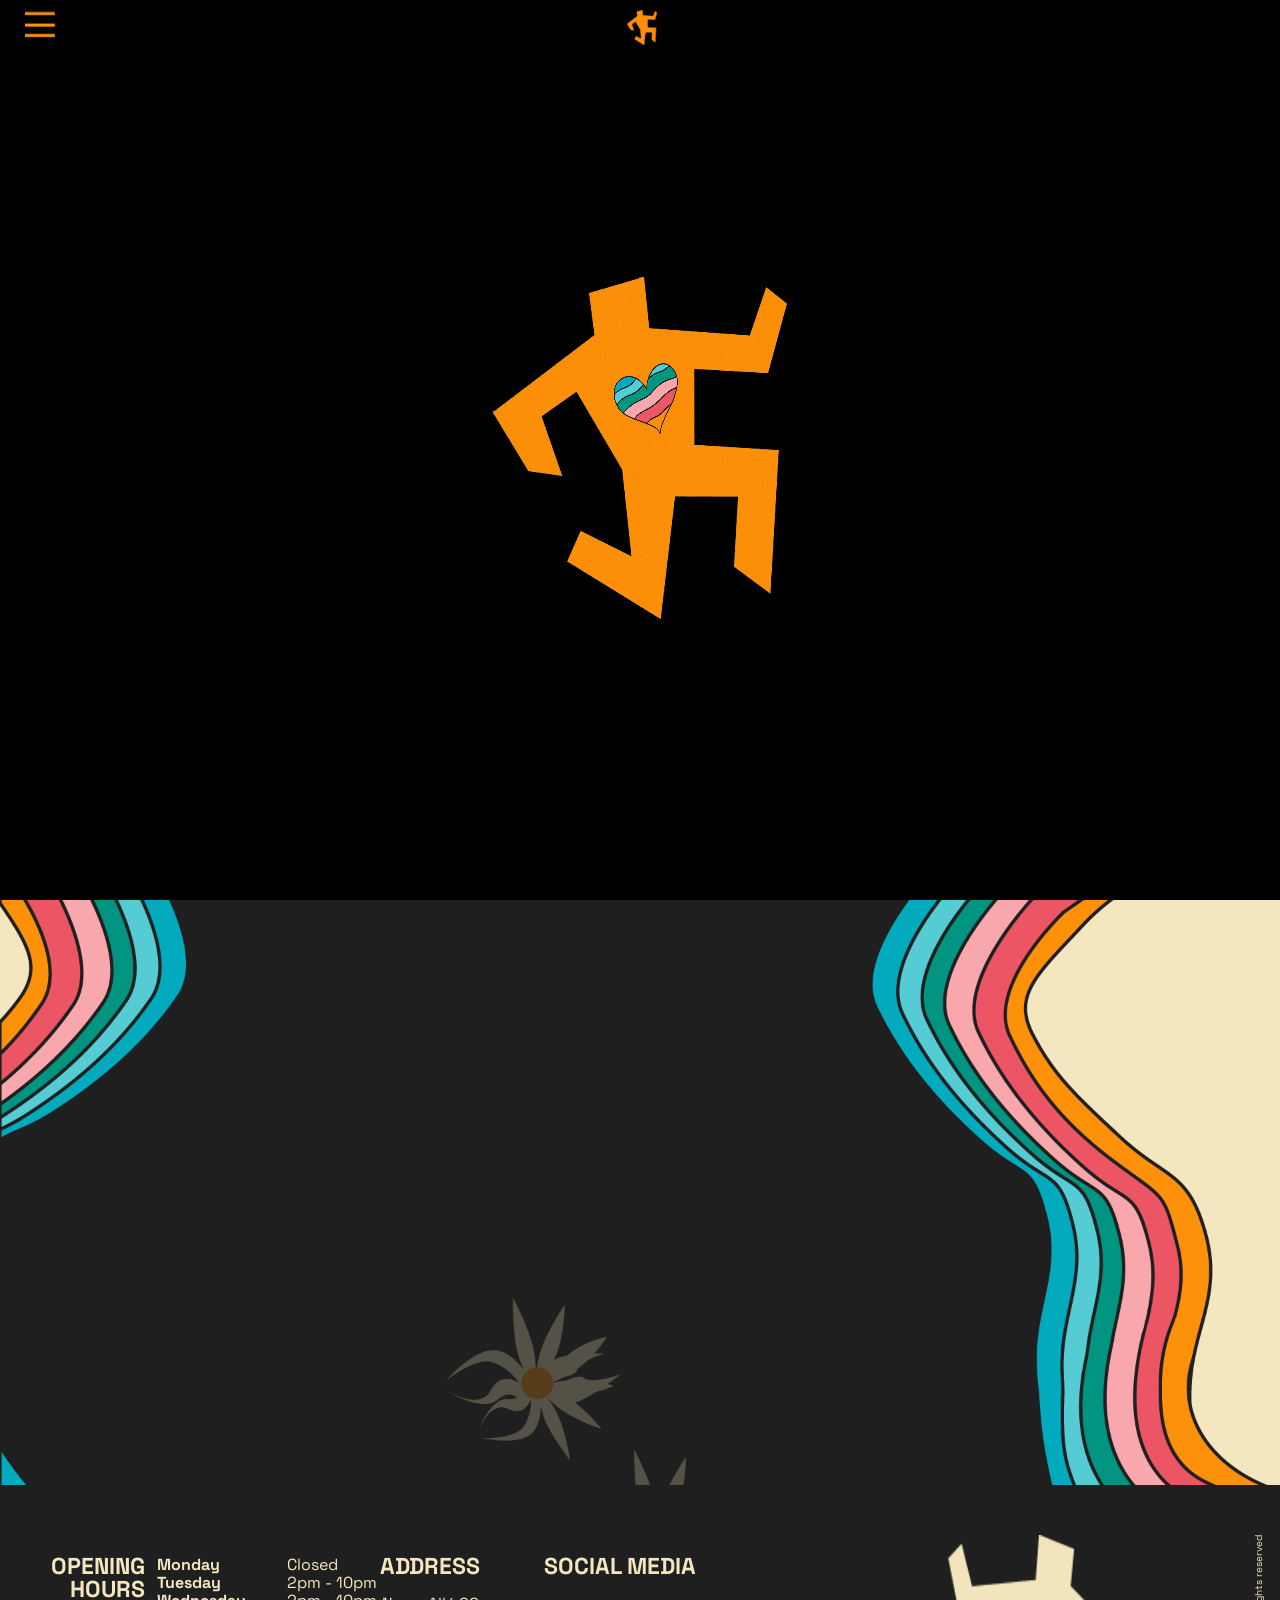
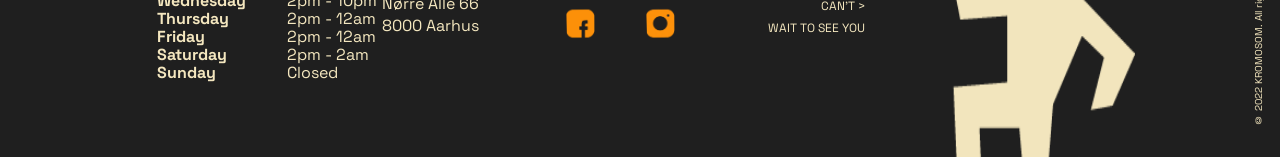
==== commit ce35241c: "Merge branch 'main' of https://github.com/vlkeniko/2nd-sem-Final-exam-project" ====
--- a/index.html
+++ b/index.html
@@ -2,68 +2,75 @@
 <html lang="en">
 
 <head>
-    <meta charset="UTF-8">
-    <meta http-equiv="X-UA-Compatible" content="IE=edge">
-    <meta name="viewport" content="width=device-width, initial-scale=1.0">
-
-    <!-- Fonts Linking -->
-    <link rel="preconnect" href="https://fonts.googleapis.com">
-    <link rel="preconnect" href="https://fonts.gstatic.com" crossorigin>
-    <link href="https://fonts.googleapis.com/css2?family=Oleo+Script+Swash+Caps:wght@400;700&display=swap"
-        rel="stylesheet">
-    <link rel="preconnect" href="https://fonts.googleapis.com">
-    <link rel="preconnect" href="https://fonts.gstatic.com" crossorigin>
-    <link
-        href="https://fonts.googleapis.com/css2?family=Oleo+Script+Swash+Caps:wght@400;700&family=Space+Grotesk:wght@300;400;500;600;700&display=swap"
-        rel="stylesheet">
-    <link href="https://fonts.googleapis.com/css2?family=Space+Grotesk:wght@700&display=swap" rel="stylesheet">
-
-    <!-- CSS Linking -->
-    <link rel="stylesheet" href="/CSS/navfooter.css">
-    <link rel="stylesheet" href="/CSS/basicstyles.css">
-    <link rel="icon" type="image/x-icon" href="/pictures/favicon.ico">
-    <title>Kromosom - Den du er</title>
+  <meta charset="UTF-8" />
+  <meta http-equiv="X-UA-Compatible" content="IE=edge" />
+  <meta name="viewport" content="width=device-width, initial-scale=1.0" />
+
+  <!-- Fonts Linking -->
+  <link rel="preconnect" href="https://fonts.googleapis.com" />
+  <link rel="preconnect" href="https://fonts.gstatic.com" crossorigin />
+  <link href="https://fonts.googleapis.com/css2?family=Oleo+Script+Swash+Caps:wght@400;700&display=swap"
+    rel="stylesheet" />
+  <link rel="preconnect" href="https://fonts.googleapis.com" />
+  <link rel="preconnect" href="https://fonts.gstatic.com" crossorigin />
+  <link
+    href="https://fonts.googleapis.com/css2?family=Oleo+Script+Swash+Caps:wght@400;700&family=Space+Grotesk:wght@300;400;500;600;700&display=swap"
+    rel="stylesheet" />
+  <link href="https://fonts.googleapis.com/css2?family=Space+Grotesk:wght@700&display=swap" rel="stylesheet" />
+
+  <!-- CSS Linking -->
+  <link rel="stylesheet" href="/CSS/navfooter.css" />
+  <link rel="stylesheet" href="/CSS/basicstyles.css" />
+  <link rel="stylesheet" href="/CSS/home.css" />
+
+  <link rel="icon" type="image/x-icon" href="/Pictures/favicon.ico" />
+  <title>Kromosom - Den du er</title>
 </head>
 
 <body>
 
-    <div class="navbar"><a href="index.html"><img class="toplogo" alt="menuicon" src="/pictures/logo_little.png"></a>
+  <!-- Animation -->
+  <div id="loader"></div>
+  <div id="content">
+
+    <div class="navbar">
+      <a href="index.html"><img class="toplogo" alt="menuicon" src="/Pictures/logo_little.png" /></a>
     </div>
     <!--The navigation-->
     <nav>
-        <!--For mobile-->
-        <div class="mobilenav">
-        
-            <div class="navbar"></div>
-            <a href="index.html"><img class="toplogo" alt="menuicon" src="/pictures/logo_little.png"></a>
-
-            <div id="myNav" class="overlay">
-                <!-- Button to close the overlay navigation -->
-                <a href="javascript:void(0)" class="closebtn" onclick="closeNav()">&times;</a>
-
-                <!-- Overlay content -->
-                <div class="overlay-content">
-                    <a href="/index.html" class="menuitem">HOME</a>
-                    <a href="/HTML/menu.html" class="menuitem">MENU</a>
-                    <a href="/HTML/events.html" class="menuitem">EVENTS</a>
-                    <a href="/HTML/aboutus.html" class="menuitem">ABOUT US</a>
-                    <a href="/HTML/gallery.html" class="menuitem">GALLERY</a>
-                    <a href="/HTML/playlists.html" class="menuitem">OUR PLAYLISTS</a>
-                    <a href="/HTML/contact.html" class="menuitem">CONTACT US</a>
-                    <button class="languagebutton dk">DK</button> &nbsp <button class="languagebutton en">EN</button>
-                </div>
+      <!--For mobile-->
+      <div class="mobilenav">
+        <div class="navbar"></div>
+        <a href="/index.html"><img class="toplogo" alt="menuicon" src="/Pictures/logo_little.png"></a>
+        <div id="myNav" class="overlay">
+          <!-- Button to close the overlay navigation -->
+          <a href="javascript:void(0)" class="closebtn" onclick="closeNav()">&times;</a>
+
+          <!-- Overlay content -->
+          <div class="overlay-content">
+            <a href="/index.html" class="menuitem">HOME</a>
+            <a href="/HTML/menu.html" class="menuitem">MENU</a>
+            <a href="/HTML/events.html" class="menuitem">EVENTS</a>
+            <a href="/HTML/aboutus.html" class="menuitem">ABOUT US</a>
+            <a href="/HTML/gallery.html" class="menuitem">GALLERY</a>
+            <a href="/HTML/playlists.html" class="menuitem">OUR PLAYLISTS</a>
+            <a href="/HTML/contact.html" class="menuitem">CONTACT US</a>
+            <button class="languagebutton dk">DK</button> &nbsp; <button class="languagebutton en">EN</button>
+            <div class="langcontainer">
+              <img class="langlogo" alt="lang" src="/Pictures/beige_person.png">
+              <p class="langchangetext">Do you wanna<br>change the<br>language?</p>
             </div>
-
-            <!-- Use any element to open/show the overlay navigation menu -->
-            <span onclick="openNav()"></span>
-            <!-- Use any element to open/show the overlay navigation menu -->
-            <span class="menu" onclick="openNav()"><img class="lines" alt="menuicon" src="/pictures/burger-img.png"
-                    width="35" height="30">
-
-                <span class="menu" onclick="openNav()"><img class="lines" alt="menuicon" src="/pictures/burger-img.png"
-                        width="35" height="30"></span>
-        </div>
+          </div>
+        </div>
+        <!-- Use any element to open/show the overlay navigation menu -->
+        <span onclick="openNav()"></span>
+        <!-- Use any element to open/show the overlay navigation menu -->
+        <span class="menu" onclick="openNav()"><img class="lines" alt="menuicon" src="/Pictures/burger-img.png"
+          width="30" height="25">
+        </span>
+      </div>
     </nav>
+
 
     <!-- Content -->
     <main>
@@ -80,87 +87,133 @@
         <!--Two cards linked to cafe + bar-->
     </main>
 
-    <!-- Start of the FOOTER coding -->
+    <!-- Footer -->
     <footer>
-        <div class="footercontainer">
-            <div class="footeritem">
-                <h2 class="footertitle openinghours">OPENING<br>HOURS</h2>
-            </div>
-            <div class="footeritem">
-                <table>
-                    <tr>
-                        <th class="day">Monday</th>
-                        <th>Closed</th>
-                    </tr>
-                    <tbody>
-                        <tr class="hoursrow">
-                            <td class="day">Tuesday</td>
-                            <td>2pm - 10pm</td>
-                        </tr>
-                        <tr class="hoursrow">
-                            <td class="day">Wednesday</td>
-                            <td>2pm - 10pm</td>
-                        </tr>
-                        <tr class="hoursrow">
-                            <td class="day">Thursday</td>
-                            <td>2pm - 12am</td>
-                        </tr>
-                        <tr class="hoursrow">
-                            <td class="day">Friday</td>
-                            <td>2pm - 12am</td>
-                        </tr>
-                        <tr class="hoursrow">
-                            <td class="day">Saturday</td>
-                            <td>2pm - 2am</td>
-                        </tr>
-                        <tr class="hoursrow">
-                            <td class="day">Sunday</td>
-                            <td>Closed</td>
-                        </tr>
-                    </tbody>
-                </table>
-            </div>
-            <div class="footeritem">
-                <h2 class="footertitle">ADDRESS</h2>
-                <p>Nørre Allé 66</p>
-                <p>8000 Aarhus</p>
-            </div>
-            <div class="footeritem">
-                <h2 class="footertitle">SOCIAL MEDIA</h2>
-
-                <div class="socials_container">
-                    <a href="https://www.facebook.com/Kromosom66"><img class="socials_image facebook"
-                            src="/Pictures/fb-icon.png" alt="Facebook">
-                    </a>
-                    <a href="https://www.instagram.com/kromosom66/"><img class="socials_image instagram"
-                            src="/Pictures/ig-icon.png" alt="Instagram">
-                    </a>
-                </div>
-            </div>
-            <div class="footeritem">
-                <p class="smallmessage">
-                    CAN'T ><br>WAIT TO SEE YOU
-                </p>
-            </div>
-            <div class="footeritem footerlogo"></div>
-            <div class="footeritem footercopyright">
-                <p class="copyright">© 2022 KROMOSOM. All rights reserved</p>
-            </div>
-        </div>
+      <div class="footercontainer">
+
+        <!-- Opening hours -->
+        <div class="footeritem">
+          <h2 class="footertitle openinghours">OPENING<br />HOURS</h2>
+        </div>
+        <div class="footeritem">
+          <table>
+            <tr>
+              <th class="day">Monday</th>
+              <th>Closed</th>
+            </tr>
+            <tbody>
+              <tr class="hoursrow">
+                <td class="day">Tuesday</td>
+                <td>2pm - 10pm</td>
+              </tr>
+              <tr class="hoursrow">
+                <td class="day">Wednesday</td>
+                <td>2pm - 10pm</td>
+              </tr>
+              <tr class="hoursrow">
+                <td class="day">Thursday</td>
+                <td>2pm - 12am</td>
+              </tr>
+              <tr class="hoursrow">
+                <td class="day">Friday</td>
+                <td>2pm - 12am</td>
+              </tr>
+              <tr class="hoursrow">
+                <td class="day">Saturday</td>
+                <td>2pm - 2am</td>
+              </tr>
+              <tr class="hoursrow">
+                <td class="day">Sunday</td>
+                <td>Closed</td>
+              </tr>
+            </tbody>
+          </table>
+        </div>
+
+        <!-- Address  -->
+        <div class="footeritem">
+          <h2 class="footertitle">ADDRESS</h2>
+          <p>Nørre Allé 66</p>
+          <p>8000 Aarhus</p>
+        </div>
+
+        <!-- Social Media -->
+        <div class="footeritem">
+          <h2 class="footertitle">SOCIAL MEDIA</h2>
+
+          <div class="socialscontainer social-media">
+            <a href="https://www.facebook.com/Kromosom66">
+              <img class="socials_image fbk" id="fbk-icon" src="/Pictures/fb-icon.png" alt="Facebook">
+              <!-- Rainbow icon of facebook display none when the mouse is not over it -->
+              <img style="display: none;" class="socials_image fbk" id="fbk-icon-rainbow" src="/Pictures/fb-icon-rainbow.png" alt="Fbk rainbowish">
+            </a>
+            <a href="https://www.instagram.com/kromosom66/">
+              <img class="socials_image" id="ig-icon" src="/Pictures/ig-icon.png" alt="Instagram">
+              <!-- Rainbow icon of instagram display none when the mouse is not over it -->
+              <img style="display: none;" class="socials_image" id="ig-icon-rainbow" src="/Pictures/ig-icon-rainbow.png" alt="Ig rainbowish">
+            </a>
+          </div>
+        </div>
+
+        <!-- Greeting text -->
+        <div class="footeritem">
+          <p class="smallmessage">
+            CAN'T >
+            <br>
+            WAIT TO SEE YOU
+          </p>
+        </div>
+
+        <!-- Icon image and Copyright -->
+        <div class="footeritem footerlogo"></div>
+        <div class="footeritem footercopyright">
+          <p class="copyright">© 2022 KROMOSOM. All rights reserved</p>
+        </div>
+      </div>
     </footer>
     <!-- End of the FOOTER coding -->
-
-    <script>
-        // --- BURGER MENU actions ---
-        // OPENS THE BURGER MENU
-        function openNav() {
-            document.getElementById("myNav").style.height = "100%";
-        }
-        // CLOSES THE BURGER MENU
-        function closeNav() {
-            document.getElementById("myNav").style.height = "0%";
-        }
-    </script>
+  </div>
+  <!-- End of animation tag -->
+
+  <script>
+    // --- BURGER MENU actions ---
+    // OPENS THE BURGER MENU
+    function openNav() {
+      document.getElementById("myNav").style.height = "100%";
+    }
+    // CLOSES THE BURGER MENU
+    function closeNav() {
+      document.getElementById("myNav").style.height = "0%";
+    }
+
+    // GIF ANIMATION
+    var loader;
+    function loadNow(opacity) {
+    if (opacity <= 0) {
+        displayContent(); // if the opacity is lower than 0 then show the content
+    } else {
+        loader.style.opacity = opacity;
+        window.setTimeout(function() {
+            loadNow(opacity - 1); //decrease the opacity of the loader 100% after 6 second cycle, 
+        }, 6000); // after the web site’s content is available
+
+    }
+    }
+
+    function displayContent() {
+        loader.style.display = 'none'; // hide the GIF after those 6 seconds
+        document.getElementById('content').style.display = 'block'; //display the page after GIF ended
+    }
+
+    document.addEventListener("DOMContentLoaded", function() {
+        loader = document.getElementById('loader'); // get the GIF
+        loadNow(1); //load it just one time
+    });
+
+  </script>
+
+  <!-- Footer JS file linking -->
+  <script src="/JavaScript/footer.js"></script>
 
 </body>
 </html>
--- a/CSS/home.css
+++ b/CSS/home.css
@@ -0,0 +1,213 @@
+/*THe main image and title*/
+
+body {
+    background-image: url("/Pictures/mainpage_pc.png");
+    background-repeat: no-repeat;
+    background-size: cover;
+}
+
+/* GIF */
+#loader{
+	/* position: fixed; */
+	width: 100%;
+	height: 100vh;
+	background: black url('/Pictures/intro-gif.gif') no-repeat center;
+	z-index: 20;
+}
+
+.maintitle {
+    position: relative;
+    display:block;
+    margin-top: 650px;
+    text-align: center;
+}
+
+.title-special-offers {
+    margin-left: auto;
+    margin-right: auto;
+    width: 100%;
+}
+
+.cardscontainer {
+    display: flex;
+    gap: 30px;
+    flex-wrap: wrap;
+    justify-content: center;
+    align-items: center;
+    margin-bottom: 30px;
+}
+
+.galleryimagep {
+    width: 40%;
+}
+
+/*THe lorem ipsum cards*/
+.cards-container {
+    display: flex;
+    flex-direction: column;
+    align-items: flex-start;
+    gap: 20px;
+    width: 60%;
+    margin-left: auto;
+    margin-right: auto;
+    margin-top: 60px;
+}
+
+.concert-booking-card-home {
+    align-self: flex-end;
+}
+
+.card {
+    border: 2px solid #f4e7bf;
+    border-radius: 20px;
+    padding: 20px;
+    padding-top: 40px;
+    /* height: 120px; */
+    width: 300px;
+    display: flex;
+    flex-direction: column;
+    gap: 5px;
+}
+
+
+/*The gallery picture and link*/
+.gallerylink {
+    display: block;
+    width: 40%;
+    margin-left: auto;
+    margin-right: auto;
+    text-align: right;
+    text-decoration: none;
+}
+
+.gallerylinkcontainer, .card, .cardz {
+    transition: 0.3s;
+}
+
+.gallerylinkcontainer:hover, .card:hover, .cardz:hover {
+    transform: scale(1.05);
+}
+
+.denduer {
+    font-size: 35px;
+    
+}
+
+.whoarewe {
+    margin-top: 350px;
+}
+
+.rmaboutus {
+    margin-top: -20px;
+    text-align: right;
+    margin-left: 180px;
+}
+
+.specialperson {
+    margin-top: 400px;
+    display: flex;
+    justify-content: center;
+    align-items: center;
+    gap: 20px;
+}
+
+/* Mobile view */
+@media screen and (max-width:900px) {
+
+    body {
+        background-image: url("/Pictures/mobile/mainpage_mobile.png");
+        background-repeat: no-repeat;
+        background-size: cover;
+    }
+
+    .gallerylink {
+        display: block;
+        width: 80%;
+        margin-right: auto;
+        justify-content: center;
+        align-items: center;
+        text-align: right;
+        -webkit-text-stroke: 1px #f4e7bf;
+        color: black;
+        -webkit-text-fill-color: #f4e7bf; /* Will override color (regardless of order) */
+        -webkit-text-stroke-width: 1px;
+        -webkit-text-stroke-color: #f4e7bf;
+    }
+
+    .cards-container {
+        display: flex;
+        flex-direction: column;
+        align-items: flex-start;
+        gap: 20px;
+        width: 80%;
+    }
+
+    .social-media-card {
+        margin-top: 150px;
+    }
+
+    .concert-booking-card-home {
+        margin-top: 30px;
+        align-self: flex-end;
+    }
+
+    .email-card-about-us {
+        margin-top: 30px;
+    }
+
+    .maintitle {
+        position: relative;
+        display:block;
+        margin-top: 600px;
+        text-align: center;
+    }
+
+    .title-special-offers {
+        margin-top: 150px;
+        margin-left: auto;
+        margin-right: auto;
+        width: 100%;
+    }
+
+    .cardz {
+        width: 100%;
+        border: 2px solid #f4e7bf;
+        border-radius: 30px;
+    }
+    .whoarewe {
+        margin-top: 130px;
+    }
+
+    .kromosom {
+        font-size: 50px;
+    }
+
+    .denduer {
+        font-size: 25px;
+    }
+
+    .rmaboutus {
+        text-align: right;
+        margin-left: 100px;
+    }
+
+    .title {
+        font-size: 44px;
+        padding-bottom: 5px;
+        text-align: center;
+    }
+
+    .card {
+        border: 2px solid #f4e7bf;
+        border-radius: 20px;
+        padding: 20px;
+        display: flex;
+        flex-direction: column;
+        gap: 5px;
+        width: 200px;
+    }
+
+    .specialperson {
+        display: none;
+    }
+}
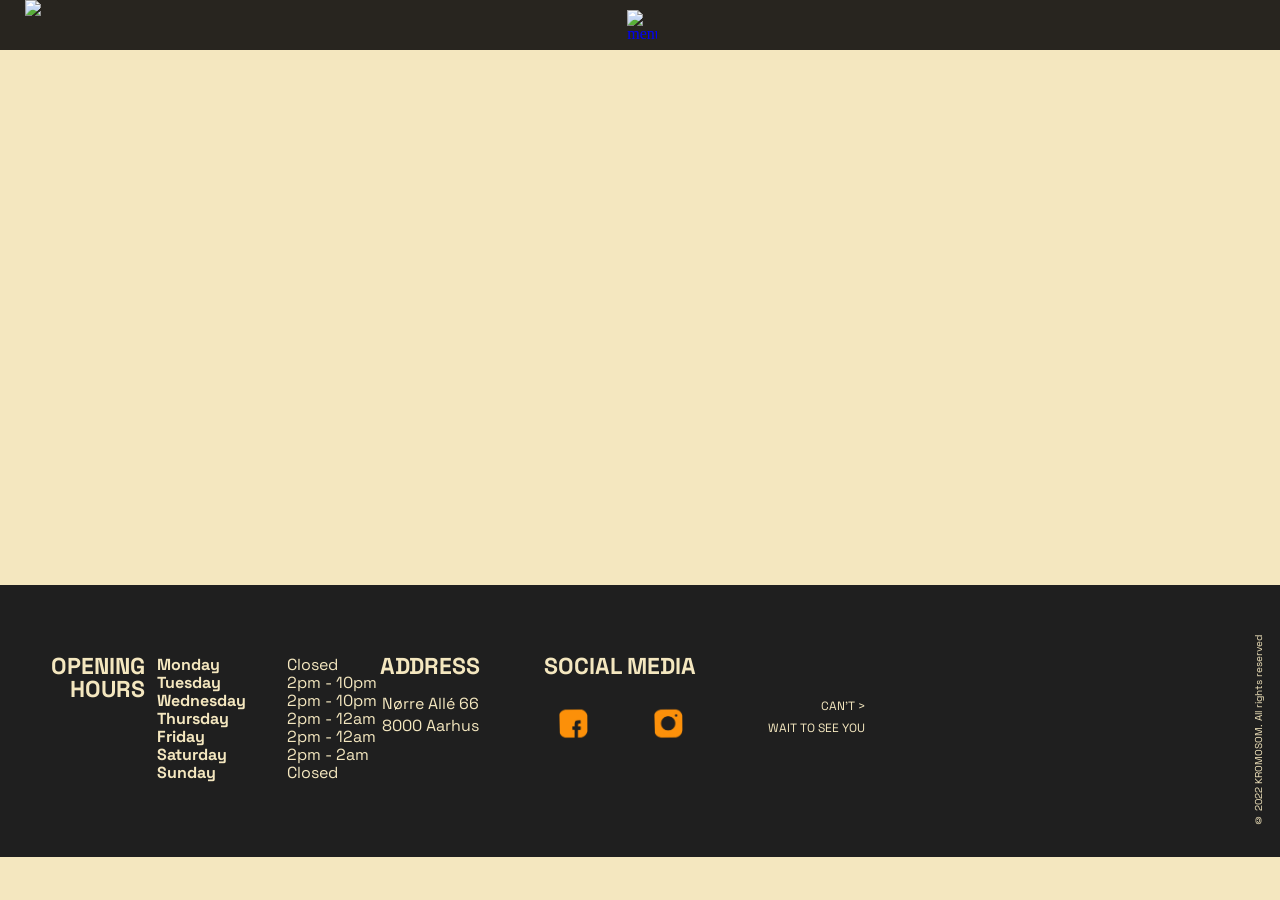
==== commit f919e724: "Revert "Merge branch 'main' of https://github.com/vlkeniko/2nd-sem-Final-exam-project" This reverts " ====
--- a/index.html
+++ b/index.html
@@ -2,75 +2,68 @@
 <html lang="en">
 
 <head>
-  <meta charset="UTF-8" />
-  <meta http-equiv="X-UA-Compatible" content="IE=edge" />
-  <meta name="viewport" content="width=device-width, initial-scale=1.0" />
+    <meta charset="UTF-8">
+    <meta http-equiv="X-UA-Compatible" content="IE=edge">
+    <meta name="viewport" content="width=device-width, initial-scale=1.0">
 
-  <!-- Fonts Linking -->
-  <link rel="preconnect" href="https://fonts.googleapis.com" />
-  <link rel="preconnect" href="https://fonts.gstatic.com" crossorigin />
-  <link href="https://fonts.googleapis.com/css2?family=Oleo+Script+Swash+Caps:wght@400;700&display=swap"
-    rel="stylesheet" />
-  <link rel="preconnect" href="https://fonts.googleapis.com" />
-  <link rel="preconnect" href="https://fonts.gstatic.com" crossorigin />
-  <link
-    href="https://fonts.googleapis.com/css2?family=Oleo+Script+Swash+Caps:wght@400;700&family=Space+Grotesk:wght@300;400;500;600;700&display=swap"
-    rel="stylesheet" />
-  <link href="https://fonts.googleapis.com/css2?family=Space+Grotesk:wght@700&display=swap" rel="stylesheet" />
+    <!-- Fonts Linking -->
+    <link rel="preconnect" href="https://fonts.googleapis.com">
+    <link rel="preconnect" href="https://fonts.gstatic.com" crossorigin>
+    <link href="https://fonts.googleapis.com/css2?family=Oleo+Script+Swash+Caps:wght@400;700&display=swap"
+        rel="stylesheet">
+    <link rel="preconnect" href="https://fonts.googleapis.com">
+    <link rel="preconnect" href="https://fonts.gstatic.com" crossorigin>
+    <link
+        href="https://fonts.googleapis.com/css2?family=Oleo+Script+Swash+Caps:wght@400;700&family=Space+Grotesk:wght@300;400;500;600;700&display=swap"
+        rel="stylesheet">
+    <link href="https://fonts.googleapis.com/css2?family=Space+Grotesk:wght@700&display=swap" rel="stylesheet">
 
-  <!-- CSS Linking -->
-  <link rel="stylesheet" href="/CSS/navfooter.css" />
-  <link rel="stylesheet" href="/CSS/basicstyles.css" />
-  <link rel="stylesheet" href="/CSS/home.css" />
-
-  <link rel="icon" type="image/x-icon" href="/Pictures/favicon.ico" />
-  <title>Kromosom - Den du er</title>
+    <!-- CSS Linking -->
+    <link rel="stylesheet" href="/CSS/navfooter.css">
+    <link rel="stylesheet" href="/CSS/basicstyles.css">
+    <link rel="icon" type="image/x-icon" href="/pictures/favicon.ico">
+    <title>Kromosom - Den du er</title>
 </head>
 
 <body>
 
-  <!-- Animation -->
-  <div id="loader"></div>
-  <div id="content">
-
-    <div class="navbar">
-      <a href="index.html"><img class="toplogo" alt="menuicon" src="/Pictures/logo_little.png" /></a>
+    <div class="navbar"><a href="index.html"><img class="toplogo" alt="menuicon" src="/pictures/logo_little.png"></a>
     </div>
     <!--The navigation-->
     <nav>
-      <!--For mobile-->
-      <div class="mobilenav">
-        <div class="navbar"></div>
-        <a href="/index.html"><img class="toplogo" alt="menuicon" src="/Pictures/logo_little.png"></a>
-        <div id="myNav" class="overlay">
-          <!-- Button to close the overlay navigation -->
-          <a href="javascript:void(0)" class="closebtn" onclick="closeNav()">&times;</a>
+        <!--For mobile-->
+        <div class="mobilenav">
+        
+            <div class="navbar"></div>
+            <a href="index.html"><img class="toplogo" alt="menuicon" src="/pictures/logo_little.png"></a>
 
-          <!-- Overlay content -->
-          <div class="overlay-content">
-            <a href="/index.html" class="menuitem">HOME</a>
-            <a href="/HTML/menu.html" class="menuitem">MENU</a>
-            <a href="/HTML/events.html" class="menuitem">EVENTS</a>
-            <a href="/HTML/aboutus.html" class="menuitem">ABOUT US</a>
-            <a href="/HTML/gallery.html" class="menuitem">GALLERY</a>
-            <a href="/HTML/playlists.html" class="menuitem">OUR PLAYLISTS</a>
-            <a href="/HTML/contact.html" class="menuitem">CONTACT US</a>
-            <button class="languagebutton dk">DK</button> &nbsp; <button class="languagebutton en">EN</button>
-            <div class="langcontainer">
-              <img class="langlogo" alt="lang" src="/Pictures/beige_person.png">
-              <p class="langchangetext">Do you wanna<br>change the<br>language?</p>
+            <div id="myNav" class="overlay">
+                <!-- Button to close the overlay navigation -->
+                <a href="javascript:void(0)" class="closebtn" onclick="closeNav()">&times;</a>
+
+                <!-- Overlay content -->
+                <div class="overlay-content">
+                    <a href="/index.html" class="menuitem">HOME</a>
+                    <a href="/HTML/menu.html" class="menuitem">MENU</a>
+                    <a href="/HTML/events.html" class="menuitem">EVENTS</a>
+                    <a href="/HTML/aboutus.html" class="menuitem">ABOUT US</a>
+                    <a href="/HTML/gallery.html" class="menuitem">GALLERY</a>
+                    <a href="/HTML/playlists.html" class="menuitem">OUR PLAYLISTS</a>
+                    <a href="/HTML/contact.html" class="menuitem">CONTACT US</a>
+                    <button class="languagebutton dk">DK</button> &nbsp <button class="languagebutton en">EN</button>
+                </div>
             </div>
-          </div>
+
+            <!-- Use any element to open/show the overlay navigation menu -->
+            <span onclick="openNav()"></span>
+            <!-- Use any element to open/show the overlay navigation menu -->
+            <span class="menu" onclick="openNav()"><img class="lines" alt="menuicon" src="/pictures/burger-img.png"
+                    width="35" height="30">
+
+                <span class="menu" onclick="openNav()"><img class="lines" alt="menuicon" src="/pictures/burger-img.png"
+                        width="35" height="30"></span>
         </div>
-        <!-- Use any element to open/show the overlay navigation menu -->
-        <span onclick="openNav()"></span>
-        <!-- Use any element to open/show the overlay navigation menu -->
-        <span class="menu" onclick="openNav()"><img class="lines" alt="menuicon" src="/Pictures/burger-img.png"
-          width="30" height="25">
-        </span>
-      </div>
     </nav>
-
 
     <!-- Content -->
     <main>
@@ -87,133 +80,87 @@
         <!--Two cards linked to cafe + bar-->
     </main>
 
-    <!-- Footer -->
+    <!-- Start of the FOOTER coding -->
     <footer>
-      <div class="footercontainer">
+        <div class="footercontainer">
+            <div class="footeritem">
+                <h2 class="footertitle openinghours">OPENING<br>HOURS</h2>
+            </div>
+            <div class="footeritem">
+                <table>
+                    <tr>
+                        <th class="day">Monday</th>
+                        <th>Closed</th>
+                    </tr>
+                    <tbody>
+                        <tr class="hoursrow">
+                            <td class="day">Tuesday</td>
+                            <td>2pm - 10pm</td>
+                        </tr>
+                        <tr class="hoursrow">
+                            <td class="day">Wednesday</td>
+                            <td>2pm - 10pm</td>
+                        </tr>
+                        <tr class="hoursrow">
+                            <td class="day">Thursday</td>
+                            <td>2pm - 12am</td>
+                        </tr>
+                        <tr class="hoursrow">
+                            <td class="day">Friday</td>
+                            <td>2pm - 12am</td>
+                        </tr>
+                        <tr class="hoursrow">
+                            <td class="day">Saturday</td>
+                            <td>2pm - 2am</td>
+                        </tr>
+                        <tr class="hoursrow">
+                            <td class="day">Sunday</td>
+                            <td>Closed</td>
+                        </tr>
+                    </tbody>
+                </table>
+            </div>
+            <div class="footeritem">
+                <h2 class="footertitle">ADDRESS</h2>
+                <p>Nørre Allé 66</p>
+                <p>8000 Aarhus</p>
+            </div>
+            <div class="footeritem">
+                <h2 class="footertitle">SOCIAL MEDIA</h2>
 
-        <!-- Opening hours -->
-        <div class="footeritem">
-          <h2 class="footertitle openinghours">OPENING<br />HOURS</h2>
+                <div class="socials_container">
+                    <a href="https://www.facebook.com/Kromosom66"><img class="socials_image facebook"
+                            src="/Pictures/fb-icon.png" alt="Facebook">
+                    </a>
+                    <a href="https://www.instagram.com/kromosom66/"><img class="socials_image instagram"
+                            src="/Pictures/ig-icon.png" alt="Instagram">
+                    </a>
+                </div>
+            </div>
+            <div class="footeritem">
+                <p class="smallmessage">
+                    CAN'T ><br>WAIT TO SEE YOU
+                </p>
+            </div>
+            <div class="footeritem footerlogo"></div>
+            <div class="footeritem footercopyright">
+                <p class="copyright">© 2022 KROMOSOM. All rights reserved</p>
+            </div>
         </div>
-        <div class="footeritem">
-          <table>
-            <tr>
-              <th class="day">Monday</th>
-              <th>Closed</th>
-            </tr>
-            <tbody>
-              <tr class="hoursrow">
-                <td class="day">Tuesday</td>
-                <td>2pm - 10pm</td>
-              </tr>
-              <tr class="hoursrow">
-                <td class="day">Wednesday</td>
-                <td>2pm - 10pm</td>
-              </tr>
-              <tr class="hoursrow">
-                <td class="day">Thursday</td>
-                <td>2pm - 12am</td>
-              </tr>
-              <tr class="hoursrow">
-                <td class="day">Friday</td>
-                <td>2pm - 12am</td>
-              </tr>
-              <tr class="hoursrow">
-                <td class="day">Saturday</td>
-                <td>2pm - 2am</td>
-              </tr>
-              <tr class="hoursrow">
-                <td class="day">Sunday</td>
-                <td>Closed</td>
-              </tr>
-            </tbody>
-          </table>
-        </div>
-
-        <!-- Address  -->
-        <div class="footeritem">
-          <h2 class="footertitle">ADDRESS</h2>
-          <p>Nørre Allé 66</p>
-          <p>8000 Aarhus</p>
-        </div>
-
-        <!-- Social Media -->
-        <div class="footeritem">
-          <h2 class="footertitle">SOCIAL MEDIA</h2>
-
-          <div class="socialscontainer social-media">
-            <a href="https://www.facebook.com/Kromosom66">
-              <img class="socials_image fbk" id="fbk-icon" src="/Pictures/fb-icon.png" alt="Facebook">
-              <!-- Rainbow icon of facebook display none when the mouse is not over it -->
-              <img style="display: none;" class="socials_image fbk" id="fbk-icon-rainbow" src="/Pictures/fb-icon-rainbow.png" alt="Fbk rainbowish">
-            </a>
-            <a href="https://www.instagram.com/kromosom66/">
-              <img class="socials_image" id="ig-icon" src="/Pictures/ig-icon.png" alt="Instagram">
-              <!-- Rainbow icon of instagram display none when the mouse is not over it -->
-              <img style="display: none;" class="socials_image" id="ig-icon-rainbow" src="/Pictures/ig-icon-rainbow.png" alt="Ig rainbowish">
-            </a>
-          </div>
-        </div>
-
-        <!-- Greeting text -->
-        <div class="footeritem">
-          <p class="smallmessage">
-            CAN'T >
-            <br>
-            WAIT TO SEE YOU
-          </p>
-        </div>
-
-        <!-- Icon image and Copyright -->
-        <div class="footeritem footerlogo"></div>
-        <div class="footeritem footercopyright">
-          <p class="copyright">© 2022 KROMOSOM. All rights reserved</p>
-        </div>
-      </div>
     </footer>
     <!-- End of the FOOTER coding -->
-  </div>
-  <!-- End of animation tag -->
 
-  <script>
-    // --- BURGER MENU actions ---
-    // OPENS THE BURGER MENU
-    function openNav() {
-      document.getElementById("myNav").style.height = "100%";
-    }
-    // CLOSES THE BURGER MENU
-    function closeNav() {
-      document.getElementById("myNav").style.height = "0%";
-    }
-
-    // GIF ANIMATION
-    var loader;
-    function loadNow(opacity) {
-    if (opacity <= 0) {
-        displayContent(); // if the opacity is lower than 0 then show the content
-    } else {
-        loader.style.opacity = opacity;
-        window.setTimeout(function() {
-            loadNow(opacity - 1); //decrease the opacity of the loader 100% after 6 second cycle, 
-        }, 6000); // after the web site’s content is available
-
-    }
-    }
-
-    function displayContent() {
-        loader.style.display = 'none'; // hide the GIF after those 6 seconds
-        document.getElementById('content').style.display = 'block'; //display the page after GIF ended
-    }
-
-    document.addEventListener("DOMContentLoaded", function() {
-        loader = document.getElementById('loader'); // get the GIF
-        loadNow(1); //load it just one time
-    });
-
-  </script>
-
-  <!-- Footer JS file linking -->
-  <script src="/JavaScript/footer.js"></script>
+    <script>
+        // --- BURGER MENU actions ---
+        // OPENS THE BURGER MENU
+        function openNav() {
+            document.getElementById("myNav").style.height = "100%";
+        }
+        // CLOSES THE BURGER MENU
+        function closeNav() {
+            document.getElementById("myNav").style.height = "0%";
+        }
+    </script>
 
 </body>
 </html>
--- a/CSS/navfooter.css
+++ b/CSS/navfooter.css
@@ -24,6 +24,7 @@
 }
 
  /*navigation menu opened*/
+
 .overlay {
     height: 0%;
     width: 100%;
@@ -31,12 +32,9 @@
     z-index: 10;
     top: 0;
     left: 0;
-    background-image: url("/Pictures/menu_pc.png");
-    background-size: cover;
-    background-repeat: no-repeat;
+    background-color: rgb(28, 28, 28);
     overflow-y: hidden;
     transition: 0.5s;
-    box-shadow: 0 0 40px -10px rgba(0, 0, 0, 0.25);
 }
 
 .overlay-content {
@@ -45,7 +43,7 @@
     width: 100%;
     text-align: center;
     margin-top: 30px;
-    background: none;
+    background-color: rgb(28, 28, 28);
 }
 
 .overlay a {
@@ -54,6 +52,7 @@
 	font-weight: 300;
 	font-size: 20px;
     color: #f4e7bf;
+    /* line-height: 13.6px; */
     display: block;
     transition: 0.3s;
 }
@@ -152,6 +151,7 @@
     padding: 5px;
 }
 
+
 header {
     display: flex;
     justify-items: center;
@@ -167,6 +167,7 @@
 }
 
  /*Styling the button for language change*/
+
 .languagebutton {
     border: 2px solid #fd910a;
     background: #1f1f1f;
@@ -206,12 +207,14 @@
 
 .langchangetext {
     font-family: 'Space Grotesk', sans-serif;
+	font-weight: 'regular' ;
 	font-size: 12px;
 	color: #F4E7BF;
 }
 
                         /*------------------FOOTER---------------------*/
 .footercontainer {
+    /* z-index: -2; */
     left: 0;
     bottom: 0;
     width: 100%;
@@ -253,15 +256,11 @@
 
  /*the social icoons*/
 
-.socialscontainer {
-    position: relative;
+.socials_container {
     display: flex;
-    flex-wrap: wrap;
-    justify-content: center;
-    align-items: center;
-    gap: 20px;
-
-    transition: 1s;
+    flex-direction: row;
+    justify-content: space-around;
+    flex-wrap: nowrap;
 }
 
 .socials_image {
@@ -305,7 +304,7 @@
     }
 
     .footerlogo {
-        content: url("/Pictures/beige_person.png"); 
+        content: url("/pictures/beige_person.png"); 
         transform: scaleX(-1);
         margin-left: 40px;
         z-index: 1;
@@ -343,6 +342,7 @@
     }
 
     .copyright {
+        writing-mode: horizontal;
         font-size: 10px;
         text-align: center;
         margin: auto;
--- a/CSS/basicstyles.css
+++ b/CSS/basicstyles.css
@@ -10,7 +10,7 @@
 a, abbr, acronym, address, big, cite, code,
 del, dfn, em, img, ins, kbd, q, s, samp,
 small, strike, strong, sub, sup, tt, var,
-b, u, i, center, 
+b, u, i, center,
 dl, dt, dd, ol, ul, li,
 fieldset, form, label, legend,
 caption, tbody, tfoot, thead, tr, th, td,
@@ -24,7 +24,6 @@
 	font-size: 100%;
 	font: inherit;
 	vertical-align: baseline;
-	text-decoration: none;
 }
 /* HTML5 display-role reset for older browsers */
 article, aside, details, figcaption, figure, 
@@ -56,12 +55,12 @@
  }
 @font-face {
     font-family: 'SpaceGrotesk';
-    src: url(./Font/SpaceGrotesk-VariableFont_wght.ttf);
+    src: url(../Font/SpaceGrotesk-VariableFont_wght.ttf);
  }
 
 @font-face {
     font-family: 'SpaceGrotesk';
-    src: url(./Font/SpaceGrotesk-VariableFont_wght.ttf);
+    src: url(../Font/SpaceGrotesk-VariableFont_wght.ttf);
  }
 @import url('https://fonts.googleapis.com/css2?family=Space+Grotesk:wght@700&display=swap');
 @import url('https://fonts.googleapis.com/css2?family=Space+Grotesk&display=swap');
@@ -71,6 +70,7 @@
 html {
 	scroll-behavior: smooth;
 }
+
 
               	                   /*------- TEXT FORMATTING ------*/
 /* KROMOSOM HEADINGS */
@@ -135,7 +135,7 @@
 }
 
 .title{
-	padding-top: 120px;
+	padding-top: 50px;
 	padding-bottom: 50px;
 	text-align: center;
 	z-index:-7;
@@ -144,26 +144,38 @@
 p{
 	line-height: 22px;
 }
+/* h3{
+	font-family: 'Space Grotesk', sans-serif;
+	font-size: 20px;
+	color:#FD910A;
+}
 
-/* ------- SCROLL BAR -------*/
+p{
+	font-family: 'Space Grotesk', sans-serif;
+	font-size: 16px;
+	color:#F4E7BF;
+} */
+
+
+/* ------- SCREOLL BAR -------*/
 /* width */
 ::-webkit-scrollbar {
 	width: 15px;
-}
+  }
   
-/* Track */
-::-webkit-scrollbar-track {
+  /* Track */
+  ::-webkit-scrollbar-track {
 	background: #f1f1f1;
-}
+  }
   
-/* Handle */
-::-webkit-scrollbar-thumb {
-	background: #1F1F1F;
-}
+  /* Handle */
+  ::-webkit-scrollbar-thumb {
+	background: #888;
+  }
   
-/* Handle on hover */
-::-webkit-scrollbar-thumb:hover {
-	background-image: url("/Pictures/scrollbar.jpg");
+  /* Handle on hover */
+  ::-webkit-scrollbar-thumb:hover {
+	background-image: url("/pictures/scrollbar.png");
 	background-size: contain;
 	background-repeat: repeat;
-}+  }
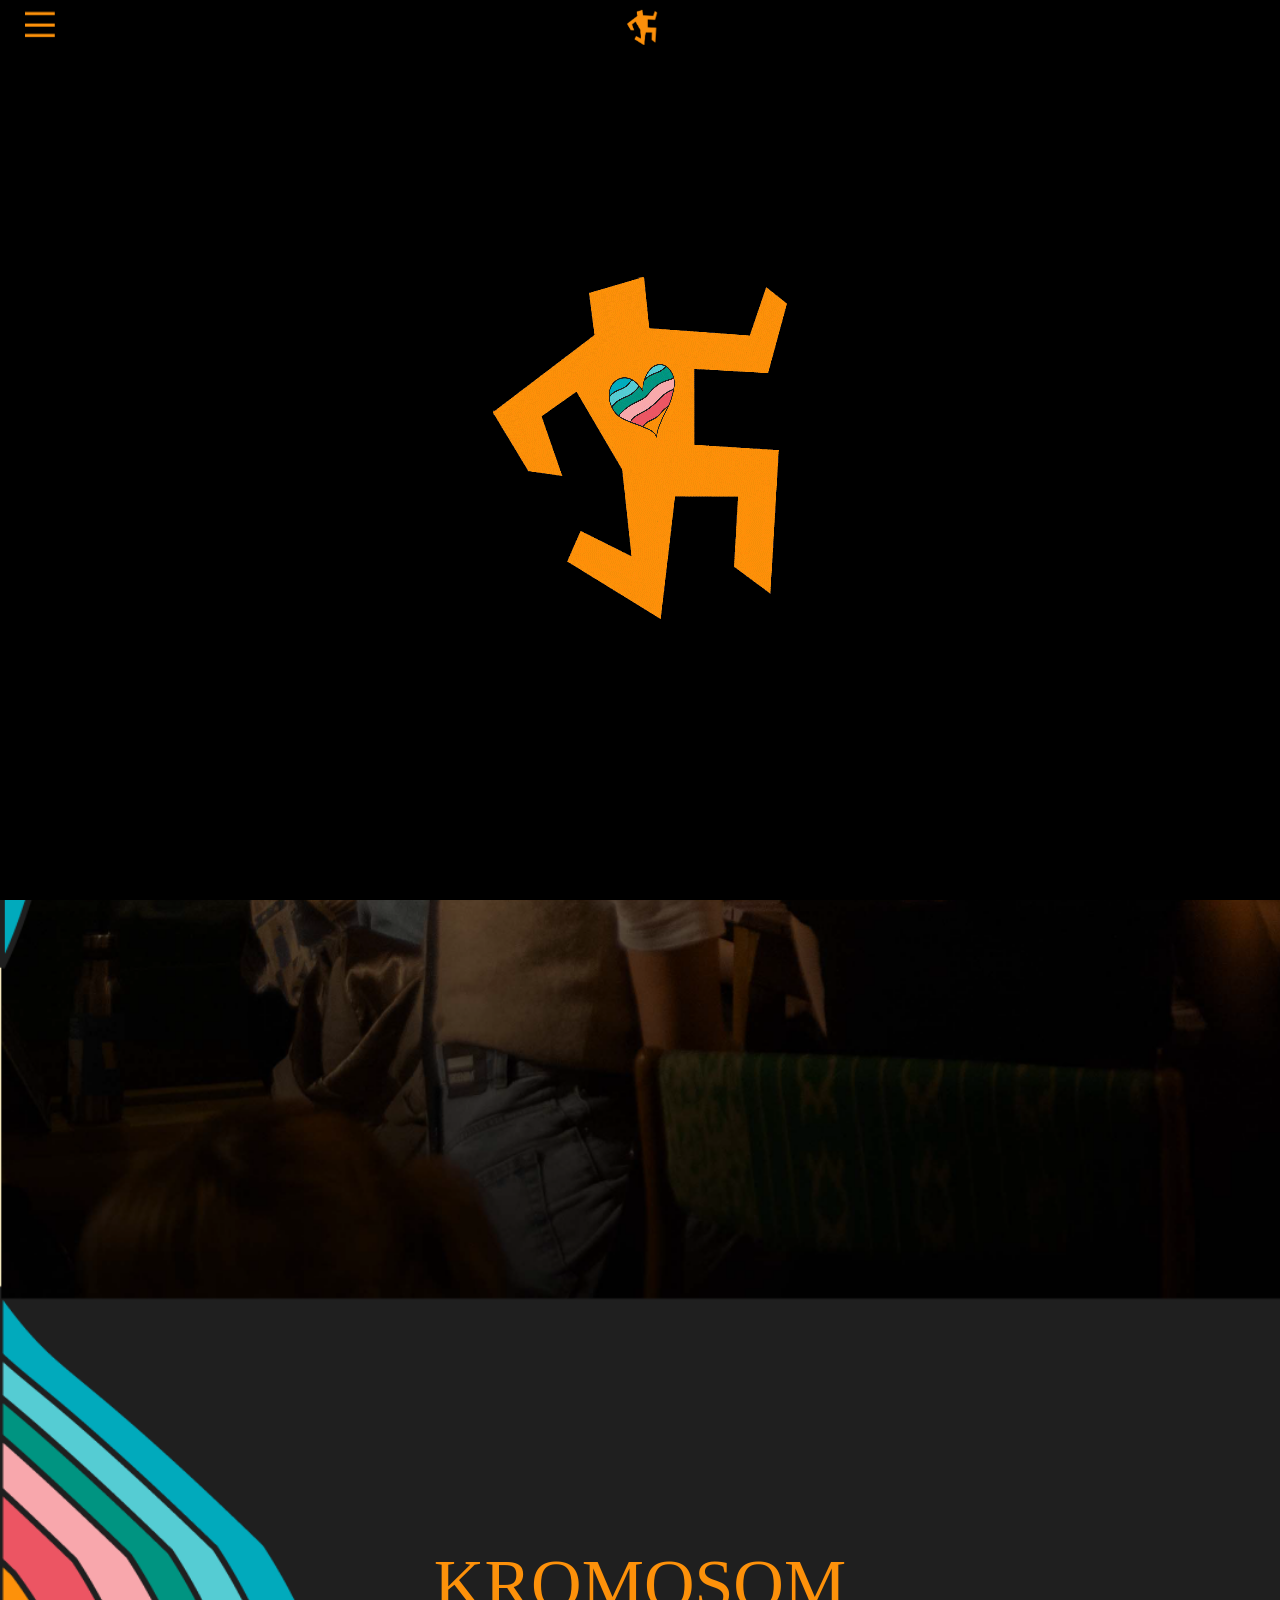
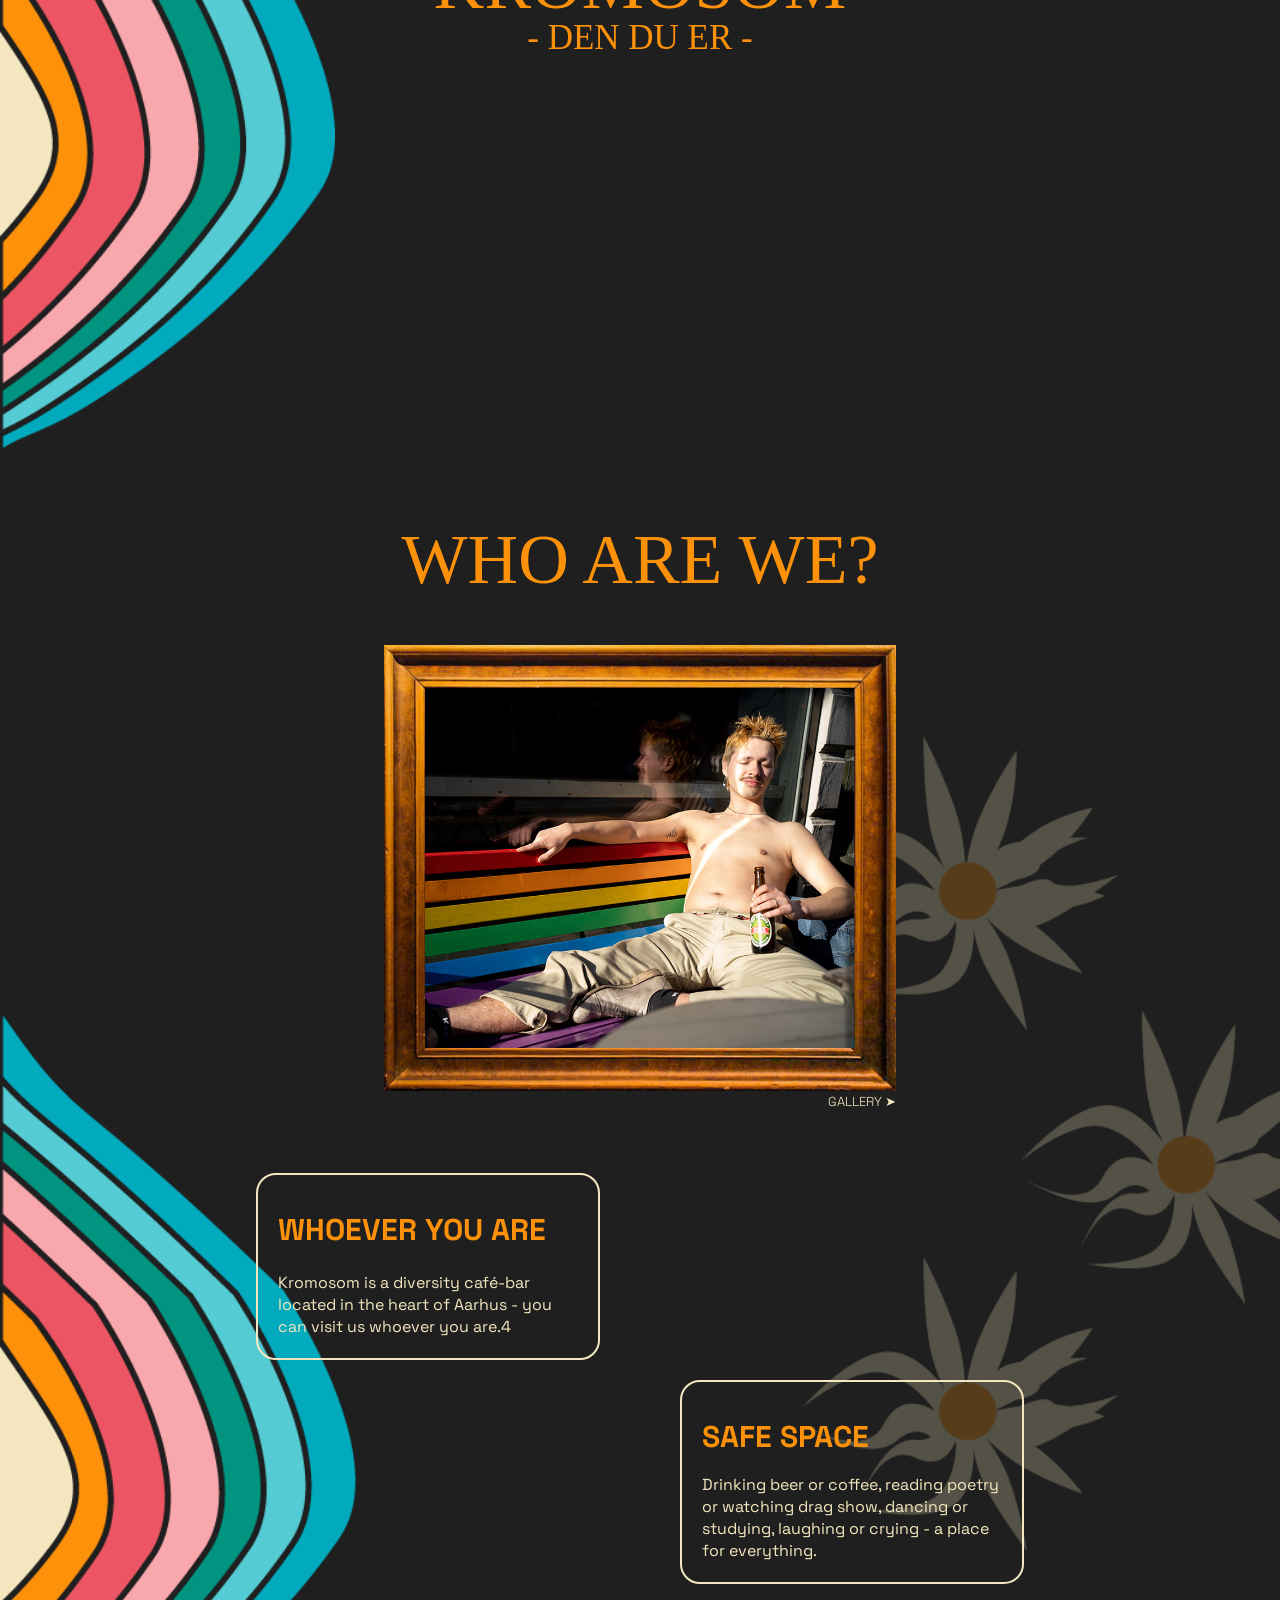
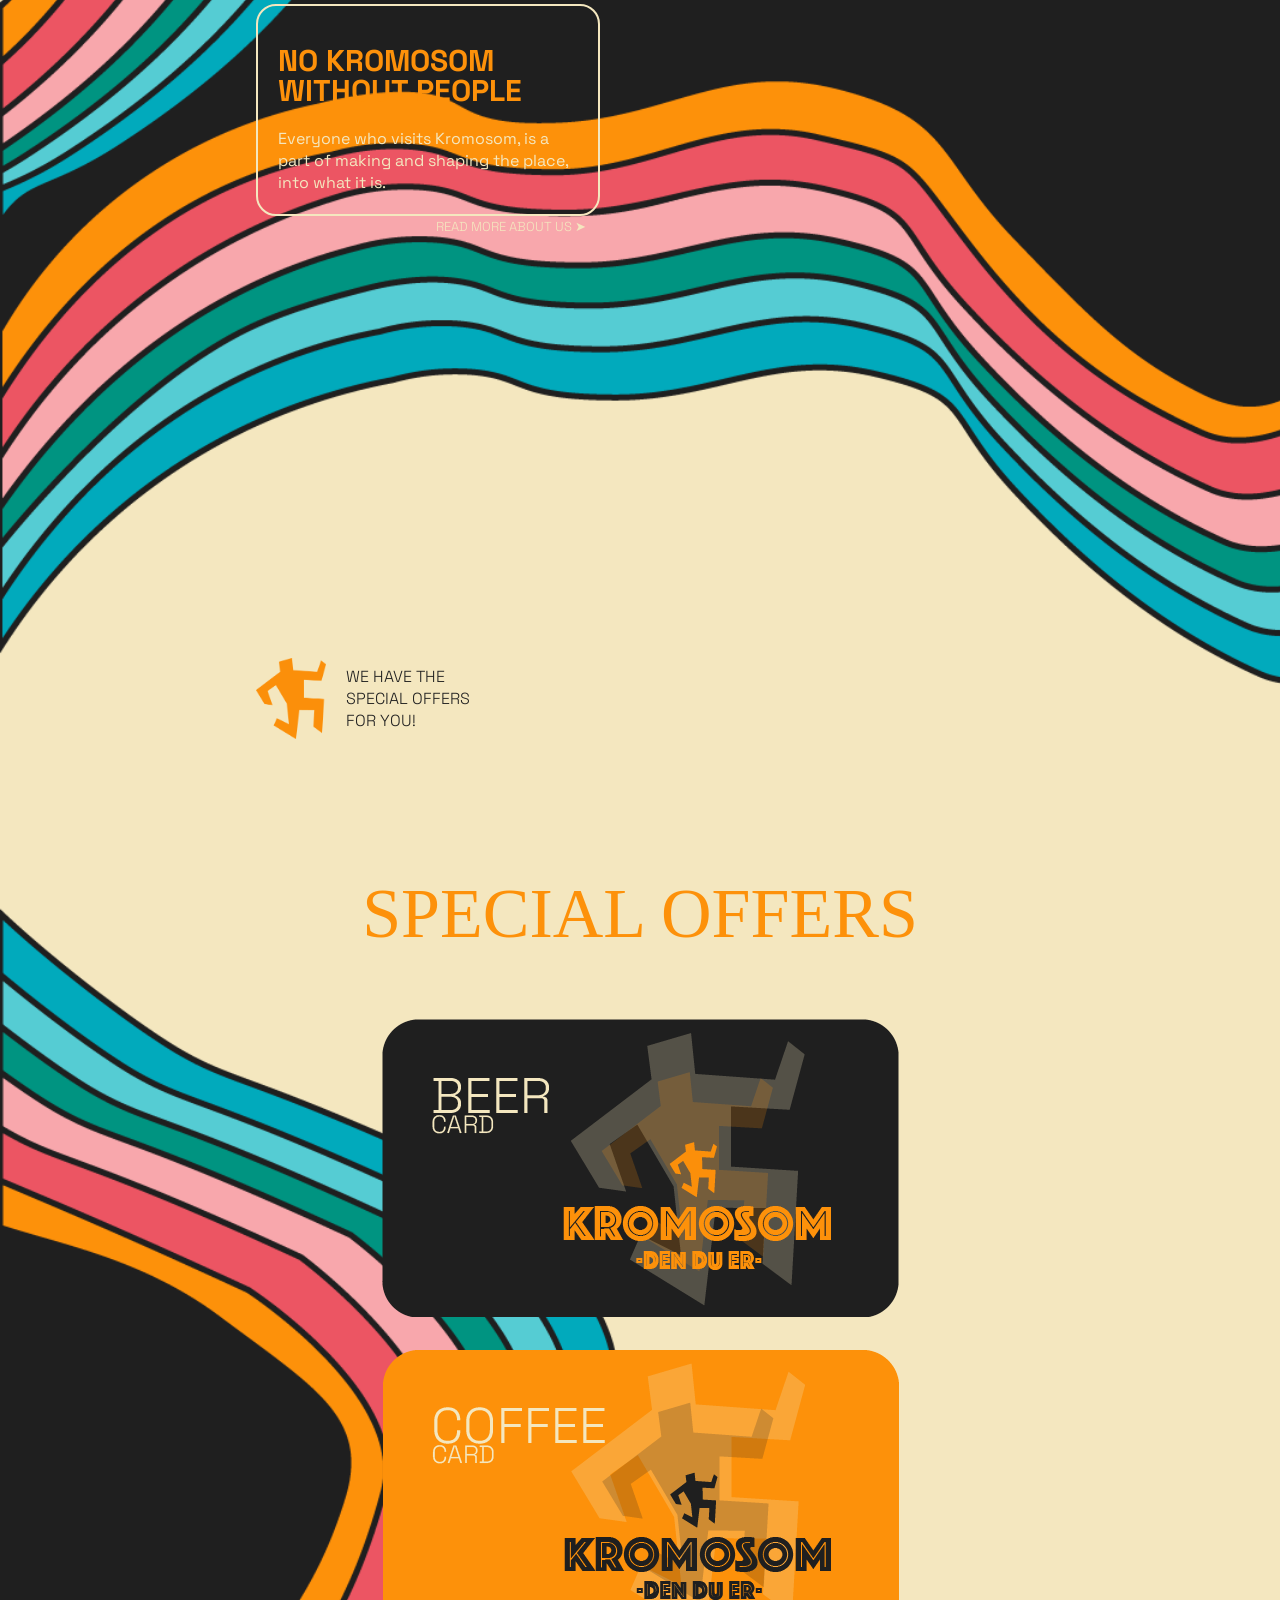
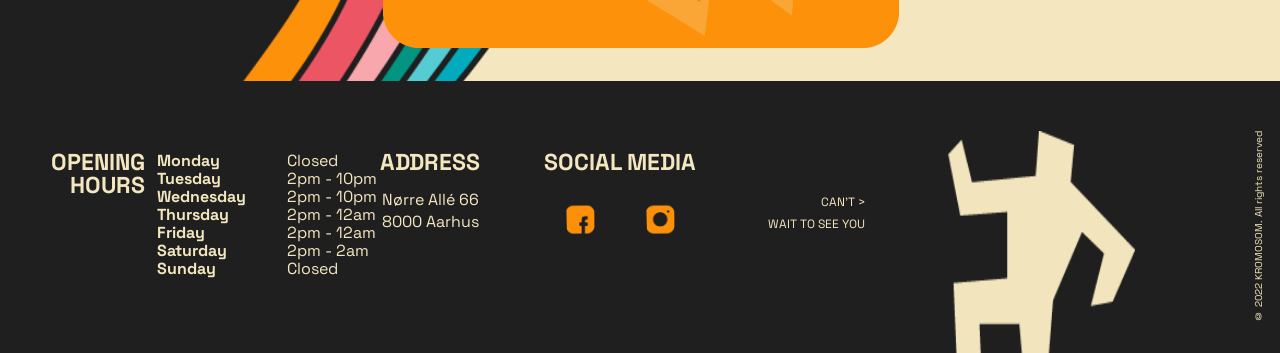
==== commit f3d449e9: "index update" ====
--- a/index.html
+++ b/index.html
@@ -1,166 +1,278 @@
-<!DOCTYPE html>
-<html lang="en">
-
-<head>
-    <meta charset="UTF-8">
-    <meta http-equiv="X-UA-Compatible" content="IE=edge">
-    <meta name="viewport" content="width=device-width, initial-scale=1.0">
-
-    <!-- Fonts Linking -->
-    <link rel="preconnect" href="https://fonts.googleapis.com">
-    <link rel="preconnect" href="https://fonts.gstatic.com" crossorigin>
-    <link href="https://fonts.googleapis.com/css2?family=Oleo+Script+Swash+Caps:wght@400;700&display=swap"
-        rel="stylesheet">
-    <link rel="preconnect" href="https://fonts.googleapis.com">
-    <link rel="preconnect" href="https://fonts.gstatic.com" crossorigin>
-    <link
-        href="https://fonts.googleapis.com/css2?family=Oleo+Script+Swash+Caps:wght@400;700&family=Space+Grotesk:wght@300;400;500;600;700&display=swap"
-        rel="stylesheet">
-    <link href="https://fonts.googleapis.com/css2?family=Space+Grotesk:wght@700&display=swap" rel="stylesheet">
-
-    <!-- CSS Linking -->
-    <link rel="stylesheet" href="/CSS/navfooter.css">
-    <link rel="stylesheet" href="/CSS/basicstyles.css">
-    <link rel="icon" type="image/x-icon" href="/pictures/favicon.ico">
-    <title>Kromosom - Den du er</title>
-</head>
-
-<body>
-
-    <div class="navbar"><a href="index.html"><img class="toplogo" alt="menuicon" src="/pictures/logo_little.png"></a>
-    </div>
-    <!--The navigation-->
-    <nav>
-        <!--For mobile-->
-        <div class="mobilenav">
-        
-            <div class="navbar"></div>
-            <a href="index.html"><img class="toplogo" alt="menuicon" src="/pictures/logo_little.png"></a>
-
-            <div id="myNav" class="overlay">
-                <!-- Button to close the overlay navigation -->
-                <a href="javascript:void(0)" class="closebtn" onclick="closeNav()">&times;</a>
-
-                <!-- Overlay content -->
-                <div class="overlay-content">
-                    <a href="/index.html" class="menuitem">HOME</a>
-                    <a href="/HTML/menu.html" class="menuitem">MENU</a>
-                    <a href="/HTML/events.html" class="menuitem">EVENTS</a>
-                    <a href="/HTML/aboutus.html" class="menuitem">ABOUT US</a>
-                    <a href="/HTML/gallery.html" class="menuitem">GALLERY</a>
-                    <a href="/HTML/playlists.html" class="menuitem">OUR PLAYLISTS</a>
-                    <a href="/HTML/contact.html" class="menuitem">CONTACT US</a>
-                    <button class="languagebutton dk">DK</button> &nbsp <button class="languagebutton en">EN</button>
-                </div>
-            </div>
-
-            <!-- Use any element to open/show the overlay navigation menu -->
-            <span onclick="openNav()"></span>
-            <!-- Use any element to open/show the overlay navigation menu -->
-            <span class="menu" onclick="openNav()"><img class="lines" alt="menuicon" src="/pictures/burger-img.png"
-                    width="35" height="30">
-
-                <span class="menu" onclick="openNav()"><img class="lines" alt="menuicon" src="/pictures/burger-img.png"
-                        width="35" height="30"></span>
-        </div>
-    </nav>
-
-    <!-- Content -->
-    <main>
-
-    <!--Main image-->
-    <div class="mainimage">
-        
-    </div>
-    <!--Who are we?-->
-        <!--Gallery link-->
-        <!--3 Lorem Ipsum Cards-->
-    <!--Special offers-->
-        <!--Little logo + text-->
-        <!--Two cards linked to cafe + bar-->
-    </main>
-
-    <!-- Start of the FOOTER coding -->
-    <footer>
-        <div class="footercontainer">
-            <div class="footeritem">
-                <h2 class="footertitle openinghours">OPENING<br>HOURS</h2>
-            </div>
-            <div class="footeritem">
-                <table>
-                    <tr>
-                        <th class="day">Monday</th>
-                        <th>Closed</th>
-                    </tr>
-                    <tbody>
-                        <tr class="hoursrow">
-                            <td class="day">Tuesday</td>
-                            <td>2pm - 10pm</td>
-                        </tr>
-                        <tr class="hoursrow">
-                            <td class="day">Wednesday</td>
-                            <td>2pm - 10pm</td>
-                        </tr>
-                        <tr class="hoursrow">
-                            <td class="day">Thursday</td>
-                            <td>2pm - 12am</td>
-                        </tr>
-                        <tr class="hoursrow">
-                            <td class="day">Friday</td>
-                            <td>2pm - 12am</td>
-                        </tr>
-                        <tr class="hoursrow">
-                            <td class="day">Saturday</td>
-                            <td>2pm - 2am</td>
-                        </tr>
-                        <tr class="hoursrow">
-                            <td class="day">Sunday</td>
-                            <td>Closed</td>
-                        </tr>
-                    </tbody>
-                </table>
-            </div>
-            <div class="footeritem">
-                <h2 class="footertitle">ADDRESS</h2>
-                <p>Nørre Allé 66</p>
-                <p>8000 Aarhus</p>
-            </div>
-            <div class="footeritem">
-                <h2 class="footertitle">SOCIAL MEDIA</h2>
-
-                <div class="socials_container">
-                    <a href="https://www.facebook.com/Kromosom66"><img class="socials_image facebook"
-                            src="/Pictures/fb-icon.png" alt="Facebook">
-                    </a>
-                    <a href="https://www.instagram.com/kromosom66/"><img class="socials_image instagram"
-                            src="/Pictures/ig-icon.png" alt="Instagram">
-                    </a>
-                </div>
-            </div>
-            <div class="footeritem">
-                <p class="smallmessage">
-                    CAN'T ><br>WAIT TO SEE YOU
-                </p>
-            </div>
-            <div class="footeritem footerlogo"></div>
-            <div class="footeritem footercopyright">
-                <p class="copyright">© 2022 KROMOSOM. All rights reserved</p>
-            </div>
-        </div>
-    </footer>
-    <!-- End of the FOOTER coding -->
-
-    <script>
-        // --- BURGER MENU actions ---
-        // OPENS THE BURGER MENU
-        function openNav() {
-            document.getElementById("myNav").style.height = "100%";
-        }
-        // CLOSES THE BURGER MENU
-        function closeNav() {
-            document.getElementById("myNav").style.height = "0%";
-        }
-    </script>
-
-</body>
+<!DOCTYPE html>
+<html lang="en">
+
+<head>
+  <meta charset="UTF-8" />
+  <meta http-equiv="X-UA-Compatible" content="IE=edge" />
+  <meta name="viewport" content="width=device-width, initial-scale=1.0" />
+
+  <!-- Fonts Linking -->
+  <link rel="preconnect" href="https://fonts.googleapis.com" />
+  <link rel="preconnect" href="https://fonts.gstatic.com" crossorigin />
+  <link href="https://fonts.googleapis.com/css2?family=Oleo+Script+Swash+Caps:wght@400;700&display=swap"
+    rel="stylesheet" />
+  <link rel="preconnect" href="https://fonts.googleapis.com" />
+  <link rel="preconnect" href="https://fonts.gstatic.com" crossorigin />
+  <link
+    href="https://fonts.googleapis.com/css2?family=Oleo+Script+Swash+Caps:wght@400;700&family=Space+Grotesk:wght@300;400;500;600;700&display=swap"
+    rel="stylesheet" />
+  <link href="https://fonts.googleapis.com/css2?family=Space+Grotesk:wght@700&display=swap" rel="stylesheet" />
+
+  <!-- CSS Linking -->
+  <link rel="stylesheet" href="/CSS/navfooter.css" />
+  <link rel="stylesheet" href="/CSS/basicstyles.css" />
+  <link rel="stylesheet" href="/CSS/home.css" />
+
+  <link rel="icon" type="image/x-icon" href="/Pictures/favicon.ico" />
+  <title>Kromosom - Den du er</title>
+</head>
+
+<body>
+
+  <!-- Animation -->
+  <div id="loader"></div>
+  <div id="content">
+
+    <div class="navbar">
+      <a href="index.html"><img class="toplogo" alt="menuicon" src="/Pictures/logo_little.png" /></a>
+    </div>
+
+    <!--Navigation-->
+    <nav>
+      <!--For mobile-->
+      <div class="mobilenav">
+        <div class="navbar"></div>
+        <a href="/index.html"><img class="toplogo" alt="menuicon" src="/Pictures/logo_little.png"></a>
+        <div id="myNav" class="overlay">
+          <!-- Button to close the overlay navigation -->
+          <a href="javascript:void(0)" class="closebtn" onclick="closeNav()">&times;</a>
+
+          <!-- Overlay content -->
+          <div class="overlay-content">
+            <a href="/index.html" class="menuitem">HOME</a>
+            <a href="/HTML/menu.html" class="menuitem">MENU</a>
+            <a href="/HTML/events.html" class="menuitem">EVENTS</a>
+            <a href="/HTML/aboutus.html" class="menuitem">ABOUT US</a>
+            <a href="/HTML/gallery.html" class="menuitem">GALLERY</a>
+            <a href="/HTML/playlists.html" class="menuitem">OUR PLAYLISTS</a>
+            <a href="/HTML/contact.html" class="menuitem">CONTACT US</a>
+            <button class="languagebutton dk">DK</button> &nbsp; <button class="languagebutton en">EN</button>
+            <div class="langcontainer">
+              <img class="langlogo" alt="lang" src="/Pictures/beige_person.png">
+              <p class="langchangetext">Do you wanna<br>change the<br>language?</p>
+            </div>
+          </div>
+        </div>
+        <!-- Use any element to open/show the overlay navigation menu -->
+        <span onclick="openNav()"></span>
+        <!-- Use any element to open/show the overlay navigation menu -->
+        <span class="menu" onclick="openNav()"><img class="lines" alt="menuicon" src="/Pictures/burger-img.png"
+          width="30" height="25">
+        </span>
+      </div>
+    </nav>
+
+
+    <!-- Content -->
+    <main>
+
+      <!-- Title -->
+      <div class="maintitle">
+        <h1 class="kromosom">KROMOSOM</h1>
+        <h1 class="denduer">- DEN DU ER -</h1>
+      </div>
+
+      <!--Who are we-->
+      <h1 class="whoarewe title">WHO ARE WE?</h1>
+
+      <!--Gallery link-->
+      <div class="gallerylinkcontainer">
+        <a href="/HTML/gallery.html">
+          <img class="gallerylink galleryimagep" src="/Pictures/photoframes/frame4.jpg" alt="main">
+        </a>
+        <a href="/HTML/gallery.html">
+          <p class="p5 gallerylink">GALLERY ➤</p>
+        </a>
+      </div>
+      
+      <!--Boxes + About us link-->
+      <div class="cards-container">
+
+        <a href="/HTML/aboutus.html">
+          <div class="card social-media-card">
+            <h2>WHOEVER YOU ARE</h2>
+            <p class="p1"><br>Kromosom is a diversity 
+            café-bar located in the heart of Aarhus - you can visit us whoever you are.4</p>
+          </div>
+        </a>
+      
+        <div class="card concert-booking-card-home">
+          <a href="/HTML/aboutus.html">
+            <h2>SAFE SPACE</h2>
+            <p class="p1"><br>Drinking beer or coffee, reading poetry or watching drag show, 
+            dancing or studying, laughing or crying - a place for everything.</p>
+          </a>
+        </div>
+
+        <div class="email-card-about-us">
+          <a href="/HTML/aboutus.html">
+            <div class="card direct-email-card">
+              <h2>NO KROMOSOM WITHOUT PEOPLE</h2>
+              <p class="p1"><br>Everyone who visits Kromosom, is a part of making and shaping the place, 
+              into what it is.</p>
+            <!-- </div> -->
+          </a>
+        </div>
+      </div>
+
+      <div>
+        <a href="/HTML/aboutus.html">
+          <p class="p5 rmaboutus">READ MORE ABOUT US ➤</p>
+        </a>
+      </div>
+
+      <!--Little logo special offers-->
+      <div class="specialperson">
+        <img src="/Pictures/logo_little.png" alt="personicon" width="70">
+        <p class="p4">WE HAVE THE<BR>SPECIAL OFFERS<br>FOR YOU!</p>
+      </div>
+
+      <!--Special offers, cards-->
+      <h1 class="title title-special-offers">SPECIAL OFFERS</h1>
+      <!-- Beer and coffee cards -->
+      <div class="cardscontainer">
+        <a href="HTML/menucafe.html#beercard"> <img class="cardz" src="/Pictures/beercard.png" alt="main" /></a>
+        <a href="HTML/menucafe.html#coffeecard"> <img class="cardz" src="/Pictures/coffeecard.png" alt="main" /></a>
+      </div>
+    </main>
+
+    <!-- Footer -->
+    <footer>
+      <div class="footercontainer">
+
+        <!-- Opening hours -->
+        <div class="footeritem">
+          <h2 class="footertitle openinghours">OPENING<br />HOURS</h2>
+        </div>
+        <div class="footeritem">
+          <table>
+            <tr>
+              <th class="day">Monday</th>
+              <th>Closed</th>
+            </tr>
+            <tbody>
+              <tr class="hoursrow">
+                <td class="day">Tuesday</td>
+                <td>2pm - 10pm</td>
+              </tr>
+              <tr class="hoursrow">
+                <td class="day">Wednesday</td>
+                <td>2pm - 10pm</td>
+              </tr>
+              <tr class="hoursrow">
+                <td class="day">Thursday</td>
+                <td>2pm - 12am</td>
+              </tr>
+              <tr class="hoursrow">
+                <td class="day">Friday</td>
+                <td>2pm - 12am</td>
+              </tr>
+              <tr class="hoursrow">
+                <td class="day">Saturday</td>
+                <td>2pm - 2am</td>
+              </tr>
+              <tr class="hoursrow">
+                <td class="day">Sunday</td>
+                <td>Closed</td>
+              </tr>
+            </tbody>
+          </table>
+        </div>
+
+        <!-- Address  -->
+        <div class="footeritem">
+          <h2 class="footertitle">ADDRESS</h2>
+          <p>Nørre Allé 66</p>
+          <p>8000 Aarhus</p>
+        </div>
+
+        <!-- Social Media -->
+        <div class="footeritem">
+          <h2 class="footertitle">SOCIAL MEDIA</h2>
+
+          <div class="socialscontainer social-media">
+            <a href="https://www.facebook.com/Kromosom66">
+              <img class="socials_image fbk" id="fbk-icon" src="/Pictures/fb-icon.png" alt="Facebook">
+              <!-- Rainbow icon of facebook display none when the mouse is not over it -->
+              <img style="display: none;" class="socials_image fbk" id="fbk-icon-rainbow" src="/Pictures/fb-icon-rainbow.png" alt="Fbk rainbowish">
+            </a>
+            <a href="https://www.instagram.com/kromosom66/">
+              <img class="socials_image" id="ig-icon" src="/Pictures/ig-icon.png" alt="Instagram">
+              <!-- Rainbow icon of instagram display none when the mouse is not over it -->
+              <img style="display: none;" class="socials_image" id="ig-icon-rainbow" src="/Pictures/ig-icon-rainbow.png" alt="Ig rainbowish">
+            </a>
+          </div>
+        </div>
+
+        <!-- Greeting text -->
+        <div class="footeritem">
+          <p class="smallmessage">
+            CAN'T >
+            <br>
+            WAIT TO SEE YOU
+          </p>
+        </div>
+
+        <!-- Icon image and Copyright -->
+        <div class="footeritem footerlogo"></div>
+        <div class="footeritem footercopyright">
+          <p class="copyright">© 2022 KROMOSOM. All rights reserved</p>
+        </div>
+      </div>
+    </footer>
+    <!-- End of the FOOTER coding -->
+  </div>
+  <!-- End of animation tag -->
+
+  <script>
+    // --- BURGER MENU actions ---
+    // OPENS THE BURGER MENU
+    function openNav() {
+      document.getElementById("myNav").style.height = "100%";
+    }
+    // CLOSES THE BURGER MENU
+    function closeNav() {
+      document.getElementById("myNav").style.height = "0%";
+    }
+
+    // GIF ANIMATION
+    var loader;
+    function loadNow(opacity) {
+    if (opacity <= 0) {
+        displayContent(); // if the opacity is lower than 0 then show the content
+    } else {
+        loader.style.opacity = opacity;
+        window.setTimeout(function() {
+            loadNow(opacity - 1); //decrease the opacity of the loader 100% after 6 second cycle, 
+        }, 6000); // after the web site’s content is available
+
+    }
+    }
+
+    function displayContent() {
+        loader.style.display = 'none'; // hide the GIF after those 6 seconds
+        document.getElementById('content').style.display = 'block'; //display the page after GIF ended
+    }
+
+    document.addEventListener("DOMContentLoaded", function() {
+        loader = document.getElementById('loader'); // get the GIF
+        loadNow(1); //load it just one time
+    });
+
+  </script>
+
+  <!-- Footer JS file linking -->
+  <script src="/JavaScript/footer.js"></script>
+
+</body>
 </html>
--- a/CSS/navfooter.css
+++ b/CSS/navfooter.css
@@ -1,371 +1,371 @@
- /*nav bar styling*/
- /*------- MOBILE NAVIGATION ------*/
-.navbar {
-    display: inline-block;
-    position: fixed;
-    top: 0;
-    width: 100%;
-    height: 50px;
-    background-color: black;
-    opacity: 0.6;
-    z-index: 2;
-}
-
-.toplogo {
-    display: inline-block;
-    position: fixed;
-    top: 0;
-    margin-left: 49%;
-    margin-right: auto;
-    width: 30px;
-    height: auto;
-    padding-top: 10px;
-    z-index: 10;
-}
-
- /*navigation menu opened*/
-
-.overlay {
-    height: 0%;
-    width: 100%;
-    position: fixed;
-    z-index: 10;
-    top: 0;
-    left: 0;
-    background-color: rgb(28, 28, 28);
-    overflow-y: hidden;
-    transition: 0.5s;
-}
-
-.overlay-content {
-    position: relative;
-    top: 10%;
-    width: 100%;
-    text-align: center;
-    margin-top: 30px;
-    background-color: rgb(28, 28, 28);
-}
-
-.overlay a {
-    text-decoration: none;
-	font-family: 'Space Grotesk', sans-serif;
-	font-weight: 300;
-	font-size: 20px;
-    color: #f4e7bf;
-    /* line-height: 13.6px; */
-    display: block;
-    transition: 0.3s;
-}
-
-.overlay a:hover, .overlay a:focus {
-    color: #fd910a;
-}
-
-.overlay .closebtn {
-    position: absolute;
-    top: 0px;
-    left: 20px;
-    font-size: 60px;
-}
-
-.menu {
-    position: fixed;
-    top: 0px;
-    left: 25px;
-    font-size: 45px;
-    background: none;
-    cursor: pointer;
-    z-index: 3;
-}
-
-.menuitem {
-    margin: 2% 0;
-}
-
-.navigation__container {
-    background-color: #fd910a;
-    position: sticky;
-    top: 0;
-}
-
-.mobileiconlabel {
-    display: inline-block;
-    color: #f4e7bf;
-    background: #fd910a;
-    font-style: normal;
-    font-size: 1.2rem;
-    padding: 10px;
-}
-
-.menuitem {
-    display: block;
-    width: 100%;
-    padding-top: 10px;
-    padding-bottom: 10px;
-    color: #1f1f1f;
-    font-family: 'Space Grotesk', sans-serif;
-    text-decoration: none;
-    text-align: center;
-}
-
- /*Hide checkbox and menuitems until clicked*/
-.menuitems__container,
-.mobileicon {
-    display: none;
-}
-
- /*Show menuitems when mobileicon-label is clicked*/
-.navigation__container input:checked~.menuitems__container {
-    display: block;
-    padding-bottom: 100%;
-    background: #f4e7bf;
-}
-
-#logomenu {
-    display: inline-block;
-    align-items: center;
-    padding-left: 20px;
-    background: #f4e7bf;
-    width: 5em;
-    height: auto;
-}
-
-.lines {
-    display: inline-block;
-    left: 10px;
-    background: none;
-    z-index: 4;
-}
-
-form {
-    display: inline-block;
-    color: #1f1f1f;
-    text-align: center;
-}
-
-.input {
-    position: relative;
-    opacity: 100%;
-    z-index: 0;
-    text-align: center;
-    padding: 5px;
-}
-
-
-header {
-    display: flex;
-    justify-items: center;
-    align-items: center;
-    flex-direction: row;
-    height: 10vh;
-    width: 100%;
-    flex-wrap: wrap;
-    border-bottom: 2px solid #1f1f1f;
-    background-color: #f4e7bf;
-    position: fixed;
-    top: 0;
-}
-
- /*Styling the button for language change*/
-
-.languagebutton {
-    border: 2px solid #fd910a;
-    background: #1f1f1f;
-    font-weight: bold;
-    font-family: 'Space Grotesk', sans-serif;
-    color: #fd910a;
-    width: 75px;
-    height: 30px;
-    border-radius: 6px;
-    cursor: pointer;
-}
-
-.languagebutton:active {
-    background: #fd910a;
-    color: #1f1f1f;
-}
-
-.en {
-    background: #fd910a;
-    color: #1f1f1f;
-}
-
-.langcontainer {
-    display: flex;
-    gap: 25px;
-    justify-content: center;
-    margin-top: 10px;
-    text-align: left;
-}
-
-.langlogo {
-    width: 45px;
-    height: auto;
-    color:#f4e7bf;
-    margin-left: 25px;
-}
-
-.langchangetext {
-    font-family: 'Space Grotesk', sans-serif;
-	font-weight: 'regular' ;
-	font-size: 12px;
-	color: #F4E7BF;
-}
-
-                        /*------------------FOOTER---------------------*/
-.footercontainer {
-    /* z-index: -2; */
-    left: 0;
-    bottom: 0;
-    width: 100%;
-    text-align: center;
-    display: flex;
-    justify-content: center;
-    flex-wrap: wrap;
-    align-items: stretch;
-    font-family: 'Space Grotesk', sans-serif;
-    font-size: 16px;
-    color: #f4e7bf;
-    background-color: #1f1f1f;
-}
-
- /*footer opening hours table*/
-table {
-    min-width: 260px;
-    padding-left: 10px;
-    padding-right: 10px;
-    padding-top: 20px;
-    text-align: left;
-    margin-left: auto;
-    margin-right: auto;
-}
-
-.day {
-    padding-right: 20px;
-    font-weight: bold;
-}
-
-.footertitle {
-    padding-top: 20px;
-    padding-bottom: 15px;
-    font-family: 'Space Grotesk', sans-serif;
-    font-weight: bold;
-    font-size: 23px;
-    color: #f4e7bf;
-}
-
- /*the social icoons*/
-
-.socials_container {
-    display: flex;
-    flex-direction: row;
-    justify-content: space-around;
-    flex-wrap: nowrap;
-}
-
-.socials_image {
-    width: 60px;
-    height: auto;
-    padding-top: 10px;
-}
-
-.openinghours {
-    text-align: center;
-}
-
-
- /*------------------MEDIA QUERIES---------------------*/
-
- /*Web view*/
-@media screen and (min-width:900px) {
-
-    /*navigation*/
-    .menuitem {
-        width: 100%;
-    }
-
-    .overlay {
-        width: 300px;
-    }
-
-    .overlay-content {
-        width: 100%;
-    }
-
-    /*footer*/
-
-    .openinghours {
-        text-align: right;
-    }
-
-    .footercontainer {
-        flex-wrap: nowrap;
-        overflow: hidden;
-    }
-
-    .footerlogo {
-        content: url("/pictures/beige_person.png"); 
-        transform: scaleX(-1);
-        margin-left: 40px;
-        z-index: 1;
-        width: 20px;
-        margin-bottom: -80px;
-    }
-
-    .footeritem {
-        min-width: 190px;
-        text-align: center;
-        margin-top: 50px;
-    }
-
-    .smallmessage {
-        max-width: 150px;
-        margin-top: 60px;
-        text-align: right;
-        font-size: 12px;
-    }
-
-    .copyright {
-        writing-mode: vertical-lr;
-        transform: rotate(180deg);
-        font-size: 10px;
-        text-align: center;
-        margin: auto;
-        margin-right: 55px;
-        padding-top: 30px;
-    }
-}
-
-@media screen and (max-width:1150px) {
-    .footercontainer {
-        flex-wrap: wrap;
-    }
-
-    .copyright {
-        writing-mode: horizontal;
-        font-size: 10px;
-        text-align: center;
-        margin: auto;
-        margin-bottom: 20px;
-    }
-}
-
- /*Phone view*/
-@media screen and (max-width:899px) {
-
-    /*footer*/
-
-    .smallmessage {
-        display: none;
-    }
-
-    .footeritem {
-        min-width: 300px;
-        text-align: center;
-        margin-top: 20px;
-    }
-
-    .copyright {
-        margin-top: -40px;
-    }
+ /*nav bar styling*/
+ /*------- MOBILE NAVIGATION ------*/
+.navbar {
+    display: inline-block;
+    position: fixed;
+    top: 0;
+    width: 100%;
+    height: 50px;
+    background-color: black;
+    opacity: 0.6;
+    z-index: 2;
+}
+
+.toplogo {
+    display: inline-block;
+    position: fixed;
+    top: 0;
+    margin-left: 49%;
+    margin-right: auto;
+    width: 30px;
+    height: auto;
+    padding-top: 10px;
+    z-index: 10;
+}
+
+ /*navigation menu opened*/
+.overlay {
+    height: 0%;
+    width: 100%;
+    position: fixed;
+    z-index: 10;
+    top: 0;
+    left: 0;
+    background-image: url("/Pictures/menu_pc.png");
+    background-size: cover;
+    background-repeat: no-repeat;
+    overflow-y: hidden;
+    transition: 0.5s;
+    box-shadow: 0 0 40px -10px rgba(0, 0, 0, 0.25);
+}
+
+.overlay-content {
+    position: relative;
+    top: 10%;
+    width: 100%;
+    text-align: center;
+    margin-top: 30px;
+    background: none;
+}
+
+.overlay a {
+    text-decoration: none;
+	font-family: 'Space Grotesk', sans-serif;
+	font-weight: 300;
+	font-size: 20px;
+    color: #f4e7bf;
+    display: block;
+    transition: 0.3s;
+}
+
+.overlay a:hover, .overlay a:focus {
+    color: #fd910a;
+}
+
+.overlay .closebtn {
+    position: absolute;
+    top: 0px;
+    left: 20px;
+    font-size: 60px;
+}
+
+.menu {
+    position: fixed;
+    top: 0px;
+    left: 25px;
+    font-size: 45px;
+    background: none;
+    cursor: pointer;
+    z-index: 3;
+}
+
+.menuitem {
+    margin: 2% 0;
+}
+
+.navigation__container {
+    background-color: #fd910a;
+    position: sticky;
+    top: 0;
+}
+
+.mobileiconlabel {
+    display: inline-block;
+    color: #f4e7bf;
+    background: #fd910a;
+    font-style: normal;
+    font-size: 1.2rem;
+    padding: 10px;
+}
+
+.menuitem {
+    display: block;
+    width: 100%;
+    padding-top: 10px;
+    padding-bottom: 10px;
+    color: #1f1f1f;
+    font-family: 'Space Grotesk', sans-serif;
+    text-decoration: none;
+    text-align: center;
+}
+
+ /*Hide checkbox and menuitems until clicked*/
+.menuitems__container,
+.mobileicon {
+    display: none;
+}
+
+ /*Show menuitems when mobileicon-label is clicked*/
+.navigation__container input:checked~.menuitems__container {
+    display: block;
+    padding-bottom: 100%;
+    background: #f4e7bf;
+}
+
+#logomenu {
+    display: inline-block;
+    align-items: center;
+    padding-left: 20px;
+    background: #f4e7bf;
+    width: 5em;
+    height: auto;
+}
+
+.lines {
+    display: inline-block;
+    left: 10px;
+    background: none;
+    z-index: 4;
+}
+
+form {
+    display: inline-block;
+    color: #1f1f1f;
+    text-align: center;
+}
+
+.input {
+    position: relative;
+    opacity: 100%;
+    z-index: 0;
+    text-align: center;
+    padding: 5px;
+}
+
+header {
+    display: flex;
+    justify-items: center;
+    align-items: center;
+    flex-direction: row;
+    height: 10vh;
+    width: 100%;
+    flex-wrap: wrap;
+    border-bottom: 2px solid #1f1f1f;
+    background-color: #f4e7bf;
+    position: fixed;
+    top: 0;
+}
+
+ /*Styling the button for language change*/
+.languagebutton {
+    border: 2px solid #fd910a;
+    background: #1f1f1f;
+    font-weight: bold;
+    font-family: 'Space Grotesk', sans-serif;
+    color: #fd910a;
+    width: 75px;
+    height: 30px;
+    border-radius: 6px;
+    cursor: pointer;
+}
+
+.languagebutton:active {
+    background: #fd910a;
+    color: #1f1f1f;
+}
+
+.en {
+    background: #fd910a;
+    color: #1f1f1f;
+}
+
+.langcontainer {
+    display: flex;
+    gap: 25px;
+    justify-content: center;
+    margin-top: 10px;
+    text-align: left;
+}
+
+.langlogo {
+    width: 45px;
+    height: auto;
+    color:#f4e7bf;
+    margin-left: 25px;
+}
+
+.langchangetext {
+    font-family: 'Space Grotesk', sans-serif;
+	font-size: 12px;
+	color: #F4E7BF;
+}
+
+                        /*------------------FOOTER---------------------*/
+.footercontainer {
+    left: 0;
+    bottom: 0;
+    width: 100%;
+    text-align: center;
+    display: flex;
+    justify-content: center;
+    flex-wrap: wrap;
+    align-items: stretch;
+    font-family: 'Space Grotesk', sans-serif;
+    font-size: 16px;
+    color: #f4e7bf;
+    background-color: #1f1f1f;
+}
+
+ /*footer opening hours table*/
+table {
+    min-width: 260px;
+    padding-left: 10px;
+    padding-right: 10px;
+    padding-top: 20px;
+    text-align: left;
+    margin-left: auto;
+    margin-right: auto;
+}
+
+.day {
+    padding-right: 20px;
+    font-weight: bold;
+}
+
+.footertitle {
+    padding-top: 20px;
+    padding-bottom: 15px;
+    font-family: 'Space Grotesk', sans-serif;
+    font-weight: bold;
+    font-size: 23px;
+    color: #f4e7bf;
+}
+
+ /*the social icoons*/
+
+.socialscontainer {
+    position: relative;
+    display: flex;
+    flex-wrap: wrap;
+    justify-content: center;
+    align-items: center;
+    gap: 20px;
+
+    transition: 1s;
+}
+
+.socials_image {
+    width: 60px;
+    height: auto;
+    padding-top: 10px;
+}
+
+.openinghours {
+    text-align: center;
+}
+
+
+ /*------------------MEDIA QUERIES---------------------*/
+
+ /*Web view*/
+@media screen and (min-width:900px) {
+
+    /*navigation*/
+    .menuitem {
+        width: 100%;
+    }
+
+    .overlay {
+        width: 300px;
+    }
+
+    .overlay-content {
+        width: 100%;
+    }
+
+    /*footer*/
+
+    .openinghours {
+        text-align: right;
+    }
+
+    .footercontainer {
+        flex-wrap: nowrap;
+        overflow: hidden;
+    }
+
+    .footerlogo {
+        content: url("/Pictures/beige_person.png"); 
+        transform: scaleX(-1);
+        margin-left: 40px;
+        z-index: 1;
+        width: 20px;
+        margin-bottom: -80px;
+    }
+
+    .footeritem {
+        min-width: 190px;
+        text-align: center;
+        margin-top: 50px;
+    }
+
+    .smallmessage {
+        max-width: 150px;
+        margin-top: 60px;
+        text-align: right;
+        font-size: 12px;
+    }
+
+    .copyright {
+        writing-mode: vertical-lr;
+        transform: rotate(180deg);
+        font-size: 10px;
+        text-align: center;
+        margin: auto;
+        margin-right: 55px;
+        padding-top: 30px;
+    }
+}
+
+@media screen and (max-width:1150px) {
+    .footercontainer {
+        flex-wrap: wrap;
+    }
+
+    .copyright {
+        font-size: 10px;
+        text-align: center;
+        margin: auto;
+        margin-bottom: 20px;
+    }
+}
+
+ /*Phone view*/
+@media screen and (max-width:899px) {
+
+    /*footer*/
+
+    .smallmessage {
+        display: none;
+    }
+
+    .footeritem {
+        min-width: 300px;
+        text-align: center;
+        margin-top: 20px;
+    }
+
+    .copyright {
+        margin-top: -40px;
+    }
 }
--- a/CSS/basicstyles.css
+++ b/CSS/basicstyles.css
@@ -1,181 +1,169 @@
-								/*------- BEGINNING OF CSS RESET ------*/
-
-/* http://meyerweb.com/eric/tools/css/reset/ 
-   v2.0 | 20110126
-   License: none (public domain)
-*/
-
-html, body, div, span, applet, object, iframe,
-h1, h2, h3, h4, h5, h6, p, blockquote, pre,
-a, abbr, acronym, address, big, cite, code,
-del, dfn, em, img, ins, kbd, q, s, samp,
-small, strike, strong, sub, sup, tt, var,
-b, u, i, center,
-dl, dt, dd, ol, ul, li,
-fieldset, form, label, legend,
-caption, tbody, tfoot, thead, tr, th, td,
-article, aside, canvas, details, embed, 
-figure, figcaption, footer, header, hgroup, 
-menu, nav, output, ruby, section, summary,
-time, mark, audio, video {
-	margin: 0;
-	padding: 0;
-	border: 0;
-	font-size: 100%;
-	font: inherit;
-	vertical-align: baseline;
-}
-/* HTML5 display-role reset for older browsers */
-article, aside, details, figcaption, figure, 
-footer, header, hgroup, menu, nav, section {
-	display: block;
-}
-body {
-	line-height: 1;
-    background-color: #f4e7bf;
-}
-ol, ul {
-	list-style: none;
-}
-blockquote, q {
-	quotes: none;
-}
-blockquote:before, blockquote:after,
-q:before, q:after {
-	content: '';
-	content: none;
-}
-										/*------- END OF CSS RESET ------*/
-
-
-										/*------- INSERTING FONTS ------*/
-@font-face {
-    font-family: 'PhosphateInline';
-    src: url(./Font/PhosphateInline.ttf);
- }
-@font-face {
-    font-family: 'SpaceGrotesk';
-    src: url(../Font/SpaceGrotesk-VariableFont_wght.ttf);
- }
-
-@font-face {
-    font-family: 'SpaceGrotesk';
-    src: url(../Font/SpaceGrotesk-VariableFont_wght.ttf);
- }
-@import url('https://fonts.googleapis.com/css2?family=Space+Grotesk:wght@700&display=swap');
-@import url('https://fonts.googleapis.com/css2?family=Space+Grotesk&display=swap');
-
-
-/* HTML scroll behavior to smooth */
-html {
-	scroll-behavior: smooth;
-}
-
-
-              	                   /*------- TEXT FORMATTING ------*/
-/* KROMOSOM HEADINGS */
-h1 {
-	font-family: 'PhosphateInline';
-	font-size: 70px;
-	color: #FD910A;
-}
-
-/* SUBHEADINGS (MENU AND ABOUT US CARDS) */
-h2{
-	font-family: 'Space Grotesk', sans-serif;
-	font-weight: bold;
-	font-size: 30px;
-	color: #FD910A;
-	overflow: hidden;
-}
-
-/* ABOUT US TEXT */
-.p1{
-	font-family: 'Space Grotesk', sans-serif;
-	font-weight: 400;
-	font-size: 16px;
-	color: #F4E7BF;
-	overflow: hidden;
-}
-
-/* BURGER MENU SECTIONS (in the burger css) */
-
-/* MENU ITEM NAMES */
-.p3{
-	font-family: 'Space Grotesk', sans-serif;
-	font-weight: bold;
-	font-size: 30px;
-	color: #1F1F1F;
-	overflow: hidden;
-}
-
-/* MENU PRICES */
-.p4{
-	font-family: 'Space Grotesk', sans-serif;
-	font-weight: 300;
-	font-size: 16px;
-	color: #1F1F1F;
-	overflow: hidden;
-}
-
-/* READ MORE */
-.p5{
-	font-family: 'Space Grotesk', sans-serif;
-	font-weight: 300;
-	font-size: 13px;
-	color: #F4E7BF;
-	overflow: hidden;
-}
-
-
-                	                   /*------- BODY FORMATTING ------*/
-main{
-	z-index: -8;
-	min-height: 65vh;
-}
-
-.title{
-	padding-top: 50px;
-	padding-bottom: 50px;
-	text-align: center;
-	z-index:-7;
-}
-
-p{
-	line-height: 22px;
-}
-/* h3{
-	font-family: 'Space Grotesk', sans-serif;
-	font-size: 20px;
-	color:#FD910A;
-}
-
-p{
-	font-family: 'Space Grotesk', sans-serif;
-	font-size: 16px;
-	color:#F4E7BF;
-} */
-
-
-/* ------- SCREOLL BAR -------*/
-/* width */
-::-webkit-scrollbar {
-	width: 15px;
-  }
-  
-  /* Track */
-  ::-webkit-scrollbar-track {
-	background: #f1f1f1;
-  }
-  
-  /* Handle */
-  ::-webkit-scrollbar-thumb {
-	background: #888;
-  }
-  
-  /* Handle on hover */
-  ::-webkit-scrollbar-thumb:hover {
-	background-image: url("/pictures/scrollbar.png");
-	background-size: contain;
-	background-repeat: repeat;
-  }+								/*------- BEGINNING OF CSS RESET ------*/
+
+/* http://meyerweb.com/eric/tools/css/reset/ 
+   v2.0 | 20110126
+   License: none (public domain)
+*/
+
+html, body, div, span, applet, object, iframe,
+h1, h2, h3, h4, h5, h6, p, blockquote, pre,
+a, abbr, acronym, address, big, cite, code,
+del, dfn, em, img, ins, kbd, q, s, samp,
+small, strike, strong, sub, sup, tt, var,
+b, u, i, center, 
+dl, dt, dd, ol, ul, li,
+fieldset, form, label, legend,
+caption, tbody, tfoot, thead, tr, th, td,
+article, aside, canvas, details, embed, 
+figure, figcaption, footer, header, hgroup, 
+menu, nav, output, ruby, section, summary,
+time, mark, audio, video {
+	margin: 0;
+	padding: 0;
+	border: 0;
+	font-size: 100%;
+	font: inherit;
+	vertical-align: baseline;
+	text-decoration: none;
+}
+/* HTML5 display-role reset for older browsers */
+article, aside, details, figcaption, figure, 
+footer, header, hgroup, menu, nav, section {
+	display: block;
+}
+body {
+	line-height: 1;
+    background-color: #f4e7bf;
+}
+ol, ul {
+	list-style: none;
+}
+blockquote, q {
+	quotes: none;
+}
+blockquote:before, blockquote:after,
+q:before, q:after {
+	content: '';
+	content: none;
+}
+										/*------- END OF CSS RESET ------*/
+
+
+										/*------- INSERTING FONTS ------*/
+@font-face {
+    font-family: 'PhosphateInline';
+    src: url(./Font/PhosphateInline.ttf);
+ }
+@font-face {
+    font-family: 'SpaceGrotesk';
+    src: url(./Font/SpaceGrotesk-VariableFont_wght.ttf);
+ }
+
+@font-face {
+    font-family: 'SpaceGrotesk';
+    src: url(./Font/SpaceGrotesk-VariableFont_wght.ttf);
+ }
+@import url('https://fonts.googleapis.com/css2?family=Space+Grotesk:wght@700&display=swap');
+@import url('https://fonts.googleapis.com/css2?family=Space+Grotesk&display=swap');
+
+
+/* HTML scroll behavior to smooth */
+html {
+	scroll-behavior: smooth;
+}
+
+              	                   /*------- TEXT FORMATTING ------*/
+/* KROMOSOM HEADINGS */
+h1 {
+	font-family: 'PhosphateInline';
+	font-size: 70px;
+	color: #FD910A;
+}
+
+/* SUBHEADINGS (MENU AND ABOUT US CARDS) */
+h2{
+	font-family: 'Space Grotesk', sans-serif;
+	font-weight: bold;
+	font-size: 30px;
+	color: #FD910A;
+	overflow: hidden;
+}
+
+/* ABOUT US TEXT */
+.p1{
+	font-family: 'Space Grotesk', sans-serif;
+	font-weight: 400;
+	font-size: 16px;
+	color: #F4E7BF;
+	overflow: hidden;
+}
+
+/* BURGER MENU SECTIONS (in the burger css) */
+
+/* MENU ITEM NAMES */
+.p3{
+	font-family: 'Space Grotesk', sans-serif;
+	font-weight: bold;
+	font-size: 30px;
+	color: #1F1F1F;
+	overflow: hidden;
+}
+
+/* MENU PRICES */
+.p4{
+	font-family: 'Space Grotesk', sans-serif;
+	font-weight: 300;
+	font-size: 16px;
+	color: #1F1F1F;
+	overflow: hidden;
+}
+
+/* READ MORE */
+.p5{
+	font-family: 'Space Grotesk', sans-serif;
+	font-weight: 300;
+	font-size: 13px;
+	color: #F4E7BF;
+	overflow: hidden;
+}
+
+
+                	                   /*------- BODY FORMATTING ------*/
+main{
+	z-index: -8;
+	min-height: 65vh;
+}
+
+.title{
+	padding-top: 120px;
+	padding-bottom: 50px;
+	text-align: center;
+	z-index:-7;
+}
+
+p{
+	line-height: 22px;
+}
+
+/* ------- SCROLL BAR -------*/
+/* width */
+::-webkit-scrollbar {
+	width: 15px;
+}
+  
+/* Track */
+::-webkit-scrollbar-track {
+	background: #f1f1f1;
+}
+  
+/* Handle */
+::-webkit-scrollbar-thumb {
+	background: #1F1F1F;
+}
+  
+/* Handle on hover */
+::-webkit-scrollbar-thumb:hover {
+	background-image: url("/Pictures/scrollbar.jpg");
+	background-size: contain;
+	background-repeat: repeat;
+}
--- a/CSS/home.css
+++ b/CSS/home.css
@@ -0,0 +1,213 @@
+/*THe main image and title*/
+
+body {
+    background-image: url("/Pictures/mainpage_pc.png");
+    background-repeat: no-repeat;
+    background-size: cover;
+}
+
+/* GIF */
+#loader{
+	/* position: fixed; */
+	width: 100%;
+	height: 100vh;
+	background: black url('/Pictures/intro-gif.gif') no-repeat center;
+	z-index: 20;
+}
+
+.maintitle {
+    position: relative;
+    display:block;
+    margin-top: 650px;
+    text-align: center;
+}
+
+.title-special-offers {
+    margin-left: auto;
+    margin-right: auto;
+    width: 100%;
+}
+
+.cardscontainer {
+    display: flex;
+    gap: 30px;
+    flex-wrap: wrap;
+    justify-content: center;
+    align-items: center;
+    margin-bottom: 30px;
+}
+
+.galleryimagep {
+    width: 40%;
+}
+
+/*THe lorem ipsum cards*/
+.cards-container {
+    display: flex;
+    flex-direction: column;
+    align-items: flex-start;
+    gap: 20px;
+    width: 60%;
+    margin-left: auto;
+    margin-right: auto;
+    margin-top: 60px;
+}
+
+.concert-booking-card-home {
+    align-self: flex-end;
+}
+
+.card {
+    border: 2px solid #f4e7bf;
+    border-radius: 20px;
+    padding: 20px;
+    padding-top: 40px;
+    /* height: 120px; */
+    width: 300px;
+    display: flex;
+    flex-direction: column;
+    gap: 5px;
+}
+
+
+/*The gallery picture and link*/
+.gallerylink {
+    display: block;
+    width: 40%;
+    margin-left: auto;
+    margin-right: auto;
+    text-align: right;
+    text-decoration: none;
+}
+
+.gallerylinkcontainer, .card, .cardz {
+    transition: 0.3s;
+}
+
+.gallerylinkcontainer:hover, .card:hover, .cardz:hover {
+    transform: scale(1.05);
+}
+
+.denduer {
+    font-size: 35px;
+    
+}
+
+.whoarewe {
+    margin-top: 350px;
+}
+
+.rmaboutus {
+    margin-top: -20px;
+    text-align: right;
+    margin-left: 180px;
+}
+
+.specialperson {
+    margin-top: 400px;
+    display: flex;
+    justify-content: center;
+    align-items: center;
+    gap: 20px;
+}
+
+/* Mobile view */
+@media screen and (max-width:900px) {
+
+    body {
+        background-image: url("/Pictures/mobile/mainpage_mobile.png");
+        background-repeat: no-repeat;
+        background-size: cover;
+    }
+
+    .gallerylink {
+        display: block;
+        width: 80%;
+        margin-right: auto;
+        justify-content: center;
+        align-items: center;
+        text-align: right;
+        -webkit-text-stroke: 1px #f4e7bf;
+        color: black;
+        -webkit-text-fill-color: #f4e7bf; /* Will override color (regardless of order) */
+        -webkit-text-stroke-width: 1px;
+        -webkit-text-stroke-color: #f4e7bf;
+    }
+
+    .cards-container {
+        display: flex;
+        flex-direction: column;
+        align-items: flex-start;
+        gap: 20px;
+        width: 80%;
+    }
+
+    .social-media-card {
+        margin-top: 150px;
+    }
+
+    .concert-booking-card-home {
+        margin-top: 30px;
+        align-self: flex-end;
+    }
+
+    .email-card-about-us {
+        margin-top: 30px;
+    }
+
+    .maintitle {
+        position: relative;
+        display:block;
+        margin-top: 600px;
+        text-align: center;
+    }
+
+    .title-special-offers {
+        margin-top: 150px;
+        margin-left: auto;
+        margin-right: auto;
+        width: 100%;
+    }
+
+    .cardz {
+        width: 100%;
+        border: 2px solid #f4e7bf;
+        border-radius: 30px;
+    }
+    .whoarewe {
+        margin-top: 130px;
+    }
+
+    .kromosom {
+        font-size: 50px;
+    }
+
+    .denduer {
+        font-size: 25px;
+    }
+
+    .rmaboutus {
+        text-align: right;
+        margin-left: 100px;
+    }
+
+    .title {
+        font-size: 44px;
+        padding-bottom: 5px;
+        text-align: center;
+    }
+
+    .card {
+        border: 2px solid #f4e7bf;
+        border-radius: 20px;
+        padding: 20px;
+        display: flex;
+        flex-direction: column;
+        gap: 5px;
+        width: 200px;
+    }
+
+    .specialperson {
+        display: none;
+    }
+}
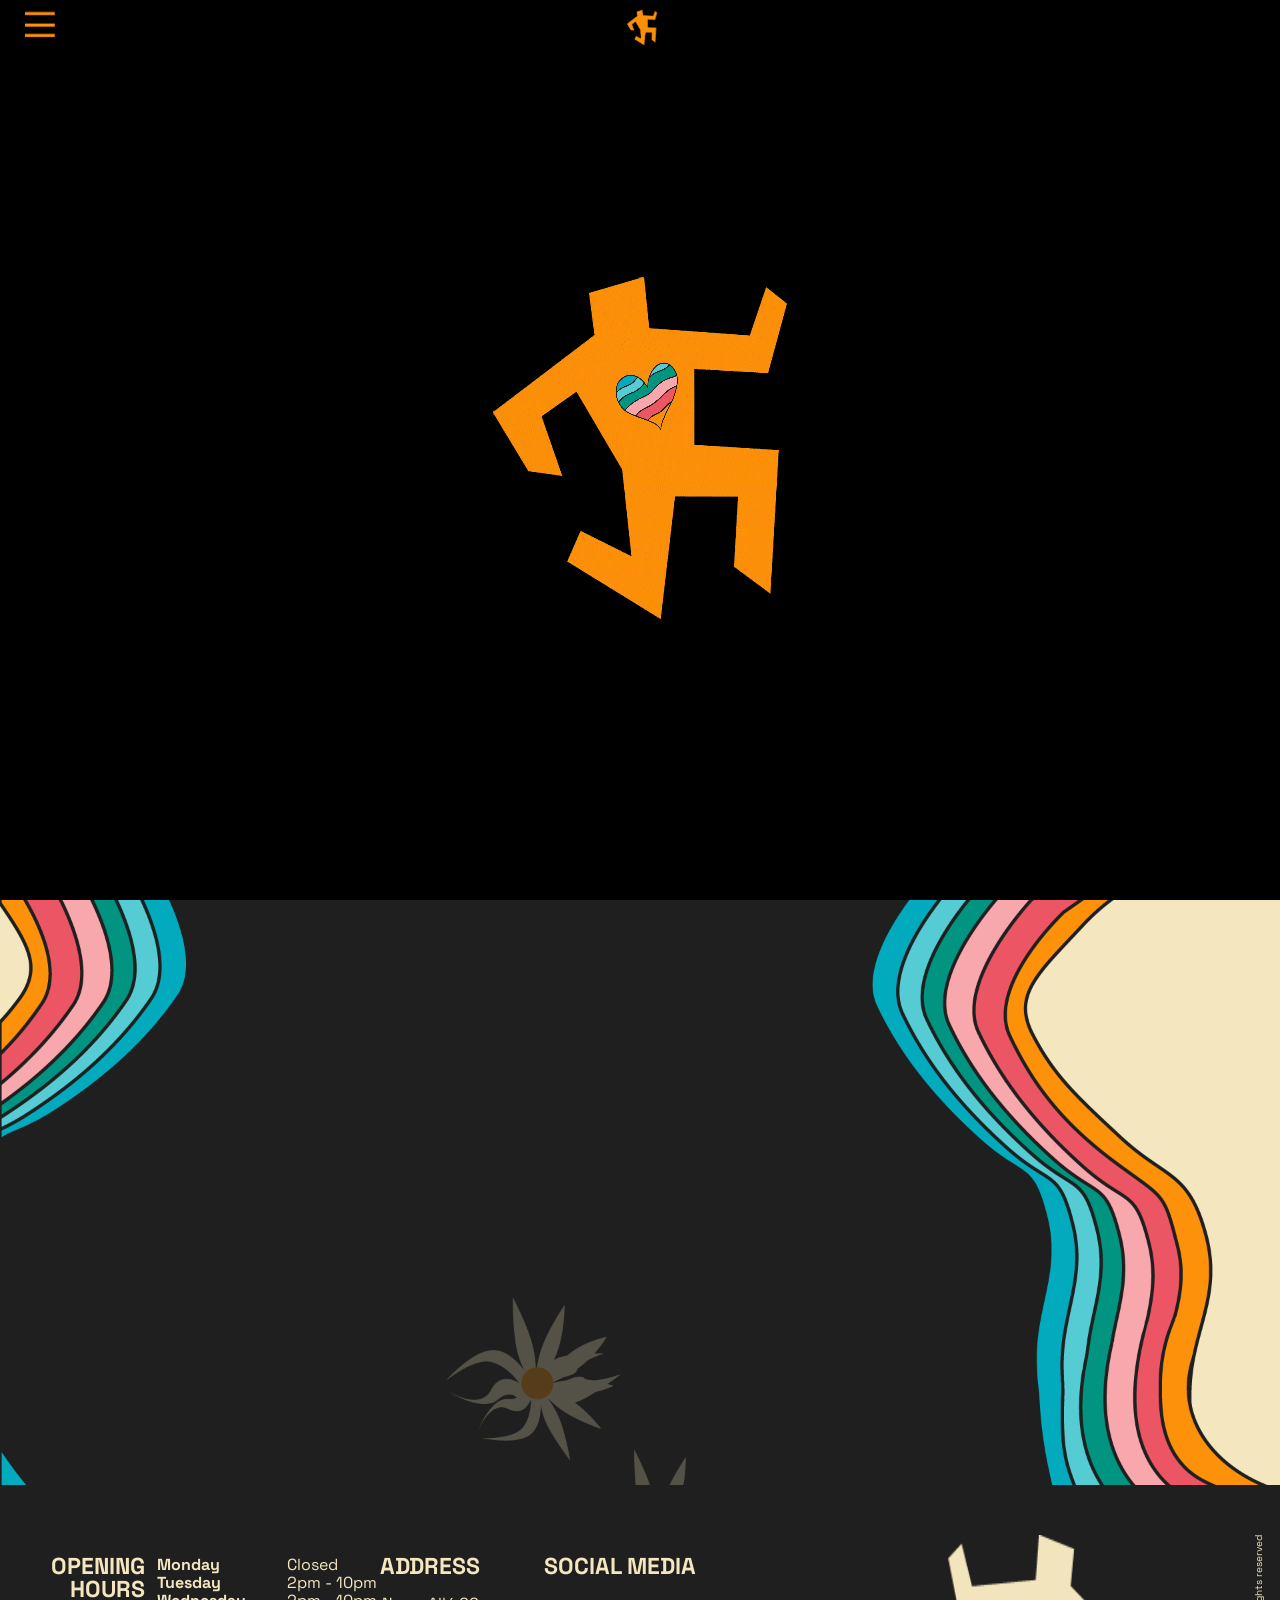
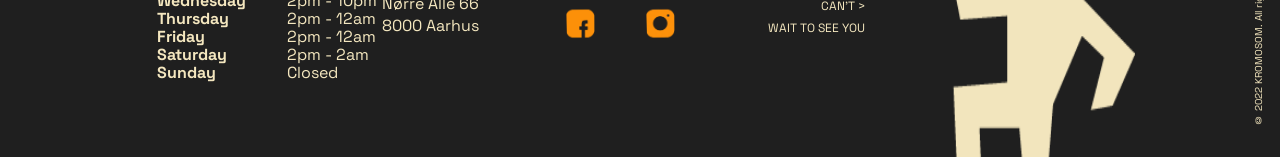
==== commit 8b5f1281: "hey im giu giu" ====
--- a/index.html
+++ b/index.html
@@ -1,278 +1,208 @@
-<!DOCTYPE html>
-<html lang="en">
-
-<head>
-  <meta charset="UTF-8" />
-  <meta http-equiv="X-UA-Compatible" content="IE=edge" />
-  <meta name="viewport" content="width=device-width, initial-scale=1.0" />
-
-  <!-- Fonts Linking -->
-  <link rel="preconnect" href="https://fonts.googleapis.com" />
-  <link rel="preconnect" href="https://fonts.gstatic.com" crossorigin />
-  <link href="https://fonts.googleapis.com/css2?family=Oleo+Script+Swash+Caps:wght@400;700&display=swap"
-    rel="stylesheet" />
-  <link rel="preconnect" href="https://fonts.googleapis.com" />
-  <link rel="preconnect" href="https://fonts.gstatic.com" crossorigin />
-  <link
-    href="https://fonts.googleapis.com/css2?family=Oleo+Script+Swash+Caps:wght@400;700&family=Space+Grotesk:wght@300;400;500;600;700&display=swap"
-    rel="stylesheet" />
-  <link href="https://fonts.googleapis.com/css2?family=Space+Grotesk:wght@700&display=swap" rel="stylesheet" />
-
-  <!-- CSS Linking -->
-  <link rel="stylesheet" href="/CSS/navfooter.css" />
-  <link rel="stylesheet" href="/CSS/basicstyles.css" />
-  <link rel="stylesheet" href="/CSS/home.css" />
-
-  <link rel="icon" type="image/x-icon" href="/Pictures/favicon.ico" />
-  <title>Kromosom - Den du er</title>
-</head>
-
-<body>
-
-  <!-- Animation -->
-  <div id="loader"></div>
-  <div id="content">
-
-    <div class="navbar">
-      <a href="index.html"><img class="toplogo" alt="menuicon" src="/Pictures/logo_little.png" /></a>
-    </div>
-
-    <!--Navigation-->
-    <nav>
-      <!--For mobile-->
-      <div class="mobilenav">
-        <div class="navbar"></div>
-        <a href="/index.html"><img class="toplogo" alt="menuicon" src="/Pictures/logo_little.png"></a>
-        <div id="myNav" class="overlay">
-          <!-- Button to close the overlay navigation -->
-          <a href="javascript:void(0)" class="closebtn" onclick="closeNav()">&times;</a>
-
-          <!-- Overlay content -->
-          <div class="overlay-content">
-            <a href="/index.html" class="menuitem">HOME</a>
-            <a href="/HTML/menu.html" class="menuitem">MENU</a>
-            <a href="/HTML/events.html" class="menuitem">EVENTS</a>
-            <a href="/HTML/aboutus.html" class="menuitem">ABOUT US</a>
-            <a href="/HTML/gallery.html" class="menuitem">GALLERY</a>
-            <a href="/HTML/playlists.html" class="menuitem">OUR PLAYLISTS</a>
-            <a href="/HTML/contact.html" class="menuitem">CONTACT US</a>
-            <button class="languagebutton dk">DK</button> &nbsp; <button class="languagebutton en">EN</button>
-            <div class="langcontainer">
-              <img class="langlogo" alt="lang" src="/Pictures/beige_person.png">
-              <p class="langchangetext">Do you wanna<br>change the<br>language?</p>
-            </div>
-          </div>
-        </div>
-        <!-- Use any element to open/show the overlay navigation menu -->
-        <span onclick="openNav()"></span>
-        <!-- Use any element to open/show the overlay navigation menu -->
-        <span class="menu" onclick="openNav()"><img class="lines" alt="menuicon" src="/Pictures/burger-img.png"
-          width="30" height="25">
-        </span>
-      </div>
-    </nav>
-
-
-    <!-- Content -->
-    <main>
-
-      <!-- Title -->
-      <div class="maintitle">
-        <h1 class="kromosom">KROMOSOM</h1>
-        <h1 class="denduer">- DEN DU ER -</h1>
-      </div>
-
-      <!--Who are we-->
-      <h1 class="whoarewe title">WHO ARE WE?</h1>
-
-      <!--Gallery link-->
-      <div class="gallerylinkcontainer">
-        <a href="/HTML/gallery.html">
-          <img class="gallerylink galleryimagep" src="/Pictures/photoframes/frame4.jpg" alt="main">
-        </a>
-        <a href="/HTML/gallery.html">
-          <p class="p5 gallerylink">GALLERY ➤</p>
-        </a>
-      </div>
-      
-      <!--Boxes + About us link-->
-      <div class="cards-container">
-
-        <a href="/HTML/aboutus.html">
-          <div class="card social-media-card">
-            <h2>WHOEVER YOU ARE</h2>
-            <p class="p1"><br>Kromosom is a diversity 
-            café-bar located in the heart of Aarhus - you can visit us whoever you are.4</p>
-          </div>
-        </a>
-      
-        <div class="card concert-booking-card-home">
-          <a href="/HTML/aboutus.html">
-            <h2>SAFE SPACE</h2>
-            <p class="p1"><br>Drinking beer or coffee, reading poetry or watching drag show, 
-            dancing or studying, laughing or crying - a place for everything.</p>
-          </a>
-        </div>
-
-        <div class="email-card-about-us">
-          <a href="/HTML/aboutus.html">
-            <div class="card direct-email-card">
-              <h2>NO KROMOSOM WITHOUT PEOPLE</h2>
-              <p class="p1"><br>Everyone who visits Kromosom, is a part of making and shaping the place, 
-              into what it is.</p>
-            <!-- </div> -->
-          </a>
-        </div>
-      </div>
-
-      <div>
-        <a href="/HTML/aboutus.html">
-          <p class="p5 rmaboutus">READ MORE ABOUT US ➤</p>
-        </a>
-      </div>
-
-      <!--Little logo special offers-->
-      <div class="specialperson">
-        <img src="/Pictures/logo_little.png" alt="personicon" width="70">
-        <p class="p4">WE HAVE THE<BR>SPECIAL OFFERS<br>FOR YOU!</p>
-      </div>
-
-      <!--Special offers, cards-->
-      <h1 class="title title-special-offers">SPECIAL OFFERS</h1>
-      <!-- Beer and coffee cards -->
-      <div class="cardscontainer">
-        <a href="HTML/menucafe.html#beercard"> <img class="cardz" src="/Pictures/beercard.png" alt="main" /></a>
-        <a href="HTML/menucafe.html#coffeecard"> <img class="cardz" src="/Pictures/coffeecard.png" alt="main" /></a>
-      </div>
-    </main>
-
-    <!-- Footer -->
-    <footer>
-      <div class="footercontainer">
-
-        <!-- Opening hours -->
-        <div class="footeritem">
-          <h2 class="footertitle openinghours">OPENING<br />HOURS</h2>
-        </div>
-        <div class="footeritem">
-          <table>
-            <tr>
-              <th class="day">Monday</th>
-              <th>Closed</th>
-            </tr>
-            <tbody>
-              <tr class="hoursrow">
-                <td class="day">Tuesday</td>
-                <td>2pm - 10pm</td>
-              </tr>
-              <tr class="hoursrow">
-                <td class="day">Wednesday</td>
-                <td>2pm - 10pm</td>
-              </tr>
-              <tr class="hoursrow">
-                <td class="day">Thursday</td>
-                <td>2pm - 12am</td>
-              </tr>
-              <tr class="hoursrow">
-                <td class="day">Friday</td>
-                <td>2pm - 12am</td>
-              </tr>
-              <tr class="hoursrow">
-                <td class="day">Saturday</td>
-                <td>2pm - 2am</td>
-              </tr>
-              <tr class="hoursrow">
-                <td class="day">Sunday</td>
-                <td>Closed</td>
-              </tr>
-            </tbody>
-          </table>
-        </div>
-
-        <!-- Address  -->
-        <div class="footeritem">
-          <h2 class="footertitle">ADDRESS</h2>
-          <p>Nørre Allé 66</p>
-          <p>8000 Aarhus</p>
-        </div>
-
-        <!-- Social Media -->
-        <div class="footeritem">
-          <h2 class="footertitle">SOCIAL MEDIA</h2>
-
-          <div class="socialscontainer social-media">
-            <a href="https://www.facebook.com/Kromosom66">
-              <img class="socials_image fbk" id="fbk-icon" src="/Pictures/fb-icon.png" alt="Facebook">
-              <!-- Rainbow icon of facebook display none when the mouse is not over it -->
-              <img style="display: none;" class="socials_image fbk" id="fbk-icon-rainbow" src="/Pictures/fb-icon-rainbow.png" alt="Fbk rainbowish">
-            </a>
-            <a href="https://www.instagram.com/kromosom66/">
-              <img class="socials_image" id="ig-icon" src="/Pictures/ig-icon.png" alt="Instagram">
-              <!-- Rainbow icon of instagram display none when the mouse is not over it -->
-              <img style="display: none;" class="socials_image" id="ig-icon-rainbow" src="/Pictures/ig-icon-rainbow.png" alt="Ig rainbowish">
-            </a>
-          </div>
-        </div>
-
-        <!-- Greeting text -->
-        <div class="footeritem">
-          <p class="smallmessage">
-            CAN'T >
-            <br>
-            WAIT TO SEE YOU
-          </p>
-        </div>
-
-        <!-- Icon image and Copyright -->
-        <div class="footeritem footerlogo"></div>
-        <div class="footeritem footercopyright">
-          <p class="copyright">© 2022 KROMOSOM. All rights reserved</p>
-        </div>
-      </div>
-    </footer>
-    <!-- End of the FOOTER coding -->
-  </div>
-  <!-- End of animation tag -->
-
-  <script>
-    // --- BURGER MENU actions ---
-    // OPENS THE BURGER MENU
-    function openNav() {
-      document.getElementById("myNav").style.height = "100%";
-    }
-    // CLOSES THE BURGER MENU
-    function closeNav() {
-      document.getElementById("myNav").style.height = "0%";
-    }
-
-    // GIF ANIMATION
-    var loader;
-    function loadNow(opacity) {
-    if (opacity <= 0) {
-        displayContent(); // if the opacity is lower than 0 then show the content
-    } else {
-        loader.style.opacity = opacity;
-        window.setTimeout(function() {
-            loadNow(opacity - 1); //decrease the opacity of the loader 100% after 6 second cycle, 
-        }, 6000); // after the web site’s content is available
-
-    }
-    }
-
-    function displayContent() {
-        loader.style.display = 'none'; // hide the GIF after those 6 seconds
-        document.getElementById('content').style.display = 'block'; //display the page after GIF ended
-    }
-
-    document.addEventListener("DOMContentLoaded", function() {
-        loader = document.getElementById('loader'); // get the GIF
-        loadNow(1); //load it just one time
-    });
-
-  </script>
-
-  <!-- Footer JS file linking -->
-  <script src="/JavaScript/footer.js"></script>
-
-</body>
+<!DOCTYPE html>
+<html lang="en">
+
+<head>
+  <meta charset="UTF-8" />
+  <meta http-equiv="X-UA-Compatible" content="IE=edge" />
+  <meta name="viewport" content="width=device-width, initial-scale=1.0" />
+
+  <!-- Fonts Linking -->
+  <link rel="preconnect" href="https://fonts.googleapis.com" />
+  <link rel="preconnect" href="https://fonts.gstatic.com" crossorigin />
+  <link href="https://fonts.googleapis.com/css2?family=Oleo+Script+Swash+Caps:wght@400;700&display=swap"
+    rel="stylesheet" />
+  <link rel="preconnect" href="https://fonts.googleapis.com" />
+  <link rel="preconnect" href="https://fonts.gstatic.com" crossorigin />
+  <link
+    href="https://fonts.googleapis.com/css2?family=Oleo+Script+Swash+Caps:wght@400;700&family=Space+Grotesk:wght@300;400;500;600;700&display=swap"
+    rel="stylesheet" />
+  <link href="https://fonts.googleapis.com/css2?family=Space+Grotesk:wght@700&display=swap" rel="stylesheet" />
+
+  <!-- CSS Linking -->
+  <link rel="stylesheet" href="/CSS/navfooter.css" />
+  <link rel="stylesheet" href="/CSS/basicstyles.css" />
+  <link rel="stylesheet" href="/CSS/home.css" />
+
+  <link rel="icon" type="image/x-icon" href="/Pictures/favicon.ico" />
+  <title>Kromosom - Den du er</title>
+</head>
+
+<body>
+
+  <!-- Animation -->
+  <div id="loader"></div>
+  <div id="content">
+
+    <div class="navbar">
+      <a href="index.html"><img class="toplogo" alt="menuicon" src="/Pictures/logo_little.png" /></a>
+    </div>
+    <nav>
+      <!--For mobile-->
+      <div class="mobilenav">
+        <div class="navbar"></div>
+        <a href="/index.html"><img class="toplogo" alt="menuicon" src="/Pictures/logo_little.png"></a>
+        <div id="myNav" class="overlay">
+          <!-- Button to close the overlay navigation -->
+          <a href="javascript:void(0)" class="closebtn" onclick="closeNav()">&times;</a>
+
+          <!-- Overlay content -->
+          <div class="overlay-content">
+            <a href="/index.html" class="menuitem">HOME</a>
+            <a href="/HTML/menu.html" class="menuitem">MENU</a>
+            <a href="/HTML/events.html" class="menuitem">EVENTS</a>
+            <a href="/HTML/aboutus.html" class="menuitem">ABOUT US</a>
+            <a href="/HTML/gallery.html" class="menuitem">GALLERY</a>
+            <a href="/HTML/playlists.html" class="menuitem">OUR PLAYLISTS</a>
+            <a href="/HTML/contact.html" class="menuitem">CONTACT US</a>
+            <button class="languagebutton dk">DK</button> &nbsp; <button class="languagebutton en">EN</button>
+            <div class="langcontainer">
+              <img class="langlogo" alt="lang" src="/Pictures/beige_person.png">
+              <p class="langchangetext">Do you wanna<br>change the<br>language?</p>
+            </div>
+          </div>
+        </div>
+        <!-- Use any element to open/show the overlay navigation menu -->
+        <span onclick="openNav()"></span>
+        <!-- Use any element to open/show the overlay navigation menu -->
+        <span class="menu" onclick="openNav()"><img class="lines" alt="menuicon" src="/Pictures/burger-img.png"
+          width="30" height="25">
+        </span>
+      </div>
+    </nav>
+
+
+    <!-- Content -->
+    <main>
+
+    </main>
+
+    <!-- Footer -->
+    <footer>
+      <div class="footercontainer">
+
+        <!-- Opening hours -->
+        <div class="footeritem">
+          <h2 class="footertitle openinghours">OPENING<br />HOURS</h2>
+        </div>
+        <div class="footeritem">
+          <table>
+            <tr>
+              <th class="day">Monday</th>
+              <th>Closed</th>
+            </tr>
+            <tbody>
+              <tr class="hoursrow">
+                <td class="day">Tuesday</td>
+                <td>2pm - 10pm</td>
+              </tr>
+              <tr class="hoursrow">
+                <td class="day">Wednesday</td>
+                <td>2pm - 10pm</td>
+              </tr>
+              <tr class="hoursrow">
+                <td class="day">Thursday</td>
+                <td>2pm - 12am</td>
+              </tr>
+              <tr class="hoursrow">
+                <td class="day">Friday</td>
+                <td>2pm - 12am</td>
+              </tr>
+              <tr class="hoursrow">
+                <td class="day">Saturday</td>
+                <td>2pm - 2am</td>
+              </tr>
+              <tr class="hoursrow">
+                <td class="day">Sunday</td>
+                <td>Closed</td>
+              </tr>
+            </tbody>
+          </table>
+        </div>
+
+        <!-- Address  -->
+        <div class="footeritem">
+          <h2 class="footertitle">ADDRESS</h2>
+          <p>Nørre Allé 66</p>
+          <p>8000 Aarhus</p>
+        </div>
+
+        <!-- Social Media -->
+        <div class="footeritem">
+          <h2 class="footertitle">SOCIAL MEDIA</h2>
+
+          <div class="socialscontainer social-media">
+            <a href="https://www.facebook.com/Kromosom66">
+              <img class="socials_image fbk" id="fbk-icon" src="/Pictures/fb-icon.png" alt="Facebook">
+              <!-- Rainbow icon of facebook display none when the mouse is not over it -->
+              <img style="display: none;" class="socials_image fbk" id="fbk-icon-rainbow" src="/Pictures/fb-icon-rainbow.png" alt="Fbk rainbowish">
+            </a>
+            <a href="https://www.instagram.com/kromosom66/">
+              <img class="socials_image" id="ig-icon" src="/Pictures/ig-icon.png" alt="Instagram">
+              <!-- Rainbow icon of instagram display none when the mouse is not over it -->
+              <img style="display: none;" class="socials_image" id="ig-icon-rainbow" src="/Pictures/ig-icon-rainbow.png" alt="Ig rainbowish">
+            </a>
+          </div>
+        </div>
+
+        <!-- Greeting text -->
+        <div class="footeritem">
+          <p class="smallmessage">
+            CAN'T >
+            <br>
+            WAIT TO SEE YOU
+          </p>
+        </div>
+
+        <!-- Icon image and Copyright -->
+        <div class="footeritem footerlogo"></div>
+        <div class="footeritem footercopyright">
+          <p class="copyright">© 2022 KROMOSOM. All rights reserved</p>
+        </div>
+      </div>
+    </footer>
+    <!-- End of the FOOTER coding -->
+  </div>
+  <!-- End of animation tag -->
+
+  <script>
+    // --- BURGER MENU actions ---
+    // OPENS THE BURGER MENU
+    function openNav() {
+      document.getElementById("myNav").style.height = "100%";
+    }
+    // CLOSES THE BURGER MENU
+    function closeNav() {
+      document.getElementById("myNav").style.height = "0%";
+    }
+
+    // GIF ANIMATION
+    var loader;
+    function loadNow(opacity) {
+    if (opacity <= 0) {
+        displayContent(); // if the opacity is lower than 0 then show the content
+    } else {
+        loader.style.opacity = opacity;
+        window.setTimeout(function() {
+            loadNow(opacity - 1); //decrease the opacity of the loader 100% after 6 second cycle, 
+        }, 6000); // after the web site’s content is available
+
+    }
+    }
+
+    function displayContent() {
+        loader.style.display = 'none'; // hide the GIF after those 6 seconds
+        document.getElementById('content').style.display = 'block'; //display the page after GIF ended
+    }
+
+    document.addEventListener("DOMContentLoaded", function() {
+        loader = document.getElementById('loader'); // get the GIF
+        loadNow(1); //load it just one time
+    });
+
+  </script>
+
+  <!-- Footer JS file linking -->
+  <script src="/JavaScript/footer.js"></script>
+
+</body>
 </html>
--- a/CSS/navfooter.css
+++ b/CSS/navfooter.css
@@ -1,371 +1,371 @@
- /*nav bar styling*/
- /*------- MOBILE NAVIGATION ------*/
-.navbar {
-    display: inline-block;
-    position: fixed;
-    top: 0;
-    width: 100%;
-    height: 50px;
-    background-color: black;
-    opacity: 0.6;
-    z-index: 2;
-}
-
-.toplogo {
-    display: inline-block;
-    position: fixed;
-    top: 0;
-    margin-left: 49%;
-    margin-right: auto;
-    width: 30px;
-    height: auto;
-    padding-top: 10px;
-    z-index: 10;
-}
-
- /*navigation menu opened*/
-.overlay {
-    height: 0%;
-    width: 100%;
-    position: fixed;
-    z-index: 10;
-    top: 0;
-    left: 0;
-    background-image: url("/Pictures/menu_pc.png");
-    background-size: cover;
-    background-repeat: no-repeat;
-    overflow-y: hidden;
-    transition: 0.5s;
-    box-shadow: 0 0 40px -10px rgba(0, 0, 0, 0.25);
-}
-
-.overlay-content {
-    position: relative;
-    top: 10%;
-    width: 100%;
-    text-align: center;
-    margin-top: 30px;
-    background: none;
-}
-
-.overlay a {
-    text-decoration: none;
-	font-family: 'Space Grotesk', sans-serif;
-	font-weight: 300;
-	font-size: 20px;
-    color: #f4e7bf;
-    display: block;
-    transition: 0.3s;
-}
-
-.overlay a:hover, .overlay a:focus {
-    color: #fd910a;
-}
-
-.overlay .closebtn {
-    position: absolute;
-    top: 0px;
-    left: 20px;
-    font-size: 60px;
-}
-
-.menu {
-    position: fixed;
-    top: 0px;
-    left: 25px;
-    font-size: 45px;
-    background: none;
-    cursor: pointer;
-    z-index: 3;
-}
-
-.menuitem {
-    margin: 2% 0;
-}
-
-.navigation__container {
-    background-color: #fd910a;
-    position: sticky;
-    top: 0;
-}
-
-.mobileiconlabel {
-    display: inline-block;
-    color: #f4e7bf;
-    background: #fd910a;
-    font-style: normal;
-    font-size: 1.2rem;
-    padding: 10px;
-}
-
-.menuitem {
-    display: block;
-    width: 100%;
-    padding-top: 10px;
-    padding-bottom: 10px;
-    color: #1f1f1f;
-    font-family: 'Space Grotesk', sans-serif;
-    text-decoration: none;
-    text-align: center;
-}
-
- /*Hide checkbox and menuitems until clicked*/
-.menuitems__container,
-.mobileicon {
-    display: none;
-}
-
- /*Show menuitems when mobileicon-label is clicked*/
-.navigation__container input:checked~.menuitems__container {
-    display: block;
-    padding-bottom: 100%;
-    background: #f4e7bf;
-}
-
-#logomenu {
-    display: inline-block;
-    align-items: center;
-    padding-left: 20px;
-    background: #f4e7bf;
-    width: 5em;
-    height: auto;
-}
-
-.lines {
-    display: inline-block;
-    left: 10px;
-    background: none;
-    z-index: 4;
-}
-
-form {
-    display: inline-block;
-    color: #1f1f1f;
-    text-align: center;
-}
-
-.input {
-    position: relative;
-    opacity: 100%;
-    z-index: 0;
-    text-align: center;
-    padding: 5px;
-}
-
-header {
-    display: flex;
-    justify-items: center;
-    align-items: center;
-    flex-direction: row;
-    height: 10vh;
-    width: 100%;
-    flex-wrap: wrap;
-    border-bottom: 2px solid #1f1f1f;
-    background-color: #f4e7bf;
-    position: fixed;
-    top: 0;
-}
-
- /*Styling the button for language change*/
-.languagebutton {
-    border: 2px solid #fd910a;
-    background: #1f1f1f;
-    font-weight: bold;
-    font-family: 'Space Grotesk', sans-serif;
-    color: #fd910a;
-    width: 75px;
-    height: 30px;
-    border-radius: 6px;
-    cursor: pointer;
-}
-
-.languagebutton:active {
-    background: #fd910a;
-    color: #1f1f1f;
-}
-
-.en {
-    background: #fd910a;
-    color: #1f1f1f;
-}
-
-.langcontainer {
-    display: flex;
-    gap: 25px;
-    justify-content: center;
-    margin-top: 10px;
-    text-align: left;
-}
-
-.langlogo {
-    width: 45px;
-    height: auto;
-    color:#f4e7bf;
-    margin-left: 25px;
-}
-
-.langchangetext {
-    font-family: 'Space Grotesk', sans-serif;
-	font-size: 12px;
-	color: #F4E7BF;
-}
-
-                        /*------------------FOOTER---------------------*/
-.footercontainer {
-    left: 0;
-    bottom: 0;
-    width: 100%;
-    text-align: center;
-    display: flex;
-    justify-content: center;
-    flex-wrap: wrap;
-    align-items: stretch;
-    font-family: 'Space Grotesk', sans-serif;
-    font-size: 16px;
-    color: #f4e7bf;
-    background-color: #1f1f1f;
-}
-
- /*footer opening hours table*/
-table {
-    min-width: 260px;
-    padding-left: 10px;
-    padding-right: 10px;
-    padding-top: 20px;
-    text-align: left;
-    margin-left: auto;
-    margin-right: auto;
-}
-
-.day {
-    padding-right: 20px;
-    font-weight: bold;
-}
-
-.footertitle {
-    padding-top: 20px;
-    padding-bottom: 15px;
-    font-family: 'Space Grotesk', sans-serif;
-    font-weight: bold;
-    font-size: 23px;
-    color: #f4e7bf;
-}
-
- /*the social icoons*/
-
-.socialscontainer {
-    position: relative;
-    display: flex;
-    flex-wrap: wrap;
-    justify-content: center;
-    align-items: center;
-    gap: 20px;
-
-    transition: 1s;
-}
-
-.socials_image {
-    width: 60px;
-    height: auto;
-    padding-top: 10px;
-}
-
-.openinghours {
-    text-align: center;
-}
-
-
- /*------------------MEDIA QUERIES---------------------*/
-
- /*Web view*/
-@media screen and (min-width:900px) {
-
-    /*navigation*/
-    .menuitem {
-        width: 100%;
-    }
-
-    .overlay {
-        width: 300px;
-    }
-
-    .overlay-content {
-        width: 100%;
-    }
-
-    /*footer*/
-
-    .openinghours {
-        text-align: right;
-    }
-
-    .footercontainer {
-        flex-wrap: nowrap;
-        overflow: hidden;
-    }
-
-    .footerlogo {
-        content: url("/Pictures/beige_person.png"); 
-        transform: scaleX(-1);
-        margin-left: 40px;
-        z-index: 1;
-        width: 20px;
-        margin-bottom: -80px;
-    }
-
-    .footeritem {
-        min-width: 190px;
-        text-align: center;
-        margin-top: 50px;
-    }
-
-    .smallmessage {
-        max-width: 150px;
-        margin-top: 60px;
-        text-align: right;
-        font-size: 12px;
-    }
-
-    .copyright {
-        writing-mode: vertical-lr;
-        transform: rotate(180deg);
-        font-size: 10px;
-        text-align: center;
-        margin: auto;
-        margin-right: 55px;
-        padding-top: 30px;
-    }
-}
-
-@media screen and (max-width:1150px) {
-    .footercontainer {
-        flex-wrap: wrap;
-    }
-
-    .copyright {
-        font-size: 10px;
-        text-align: center;
-        margin: auto;
-        margin-bottom: 20px;
-    }
-}
-
- /*Phone view*/
-@media screen and (max-width:899px) {
-
-    /*footer*/
-
-    .smallmessage {
-        display: none;
-    }
-
-    .footeritem {
-        min-width: 300px;
-        text-align: center;
-        margin-top: 20px;
-    }
-
-    .copyright {
-        margin-top: -40px;
-    }
+ /*nav bar styling*/
+ /*------- MOBILE NAVIGATION ------*/
+.navbar {
+    display: inline-block;
+    position: fixed;
+    top: 0;
+    width: 100%;
+    height: 50px;
+    background-color: black;
+    opacity: 0.6;
+    z-index: 2;
+}
+
+.toplogo {
+    display: inline-block;
+    position: fixed;
+    top: 0;
+    margin-left: 49%;
+    margin-right: auto;
+    width: 30px;
+    height: auto;
+    padding-top: 10px;
+    z-index: 10;
+}
+
+ /*navigation menu opened*/
+.overlay {
+    height: 0%;
+    width: 100%;
+    position: fixed;
+    z-index: 10;
+    top: 0;
+    left: 0;
+    background-image: url("/Pictures/menu_pc.png");
+    background-size: cover;
+    background-repeat: no-repeat;
+    overflow-y: hidden;
+    transition: 0.5s;
+    box-shadow: 0 0 40px -10px rgba(0, 0, 0, 0.25);
+}
+
+.overlay-content {
+    position: relative;
+    top: 10%;
+    width: 100%;
+    text-align: center;
+    margin-top: 30px;
+    background: none;
+}
+
+.overlay a {
+    text-decoration: none;
+	font-family: 'Space Grotesk', sans-serif;
+	font-weight: 300;
+	font-size: 20px;
+    color: #f4e7bf;
+    display: block;
+    transition: 0.3s;
+}
+
+.overlay a:hover, .overlay a:focus {
+    color: #fd910a;
+}
+
+.overlay .closebtn {
+    position: absolute;
+    top: 0px;
+    left: 20px;
+    font-size: 60px;
+}
+
+.menu {
+    position: fixed;
+    top: 0px;
+    left: 25px;
+    font-size: 45px;
+    background: none;
+    cursor: pointer;
+    z-index: 3;
+}
+
+.menuitem {
+    margin: 2% 0;
+}
+
+.navigation__container {
+    background-color: #fd910a;
+    position: sticky;
+    top: 0;
+}
+
+.mobileiconlabel {
+    display: inline-block;
+    color: #f4e7bf;
+    background: #fd910a;
+    font-style: normal;
+    font-size: 1.2rem;
+    padding: 10px;
+}
+
+.menuitem {
+    display: block;
+    width: 100%;
+    padding-top: 10px;
+    padding-bottom: 10px;
+    color: #1f1f1f;
+    font-family: 'Space Grotesk', sans-serif;
+    text-decoration: none;
+    text-align: center;
+}
+
+ /*Hide checkbox and menuitems until clicked*/
+.menuitems__container,
+.mobileicon {
+    display: none;
+}
+
+ /*Show menuitems when mobileicon-label is clicked*/
+.navigation__container input:checked~.menuitems__container {
+    display: block;
+    padding-bottom: 100%;
+    background: #f4e7bf;
+}
+
+#logomenu {
+    display: inline-block;
+    align-items: center;
+    padding-left: 20px;
+    background: #f4e7bf;
+    width: 5em;
+    height: auto;
+}
+
+.lines {
+    display: inline-block;
+    left: 10px;
+    background: none;
+    z-index: 4;
+}
+
+form {
+    display: inline-block;
+    color: #1f1f1f;
+    text-align: center;
+}
+
+.input {
+    position: relative;
+    opacity: 100%;
+    z-index: 0;
+    text-align: center;
+    padding: 5px;
+}
+
+header {
+    display: flex;
+    justify-items: center;
+    align-items: center;
+    flex-direction: row;
+    height: 10vh;
+    width: 100%;
+    flex-wrap: wrap;
+    border-bottom: 2px solid #1f1f1f;
+    background-color: #f4e7bf;
+    position: fixed;
+    top: 0;
+}
+
+ /*Styling the button for language change*/
+.languagebutton {
+    border: 2px solid #fd910a;
+    background: #1f1f1f;
+    font-weight: bold;
+    font-family: 'Space Grotesk', sans-serif;
+    color: #fd910a;
+    width: 75px;
+    height: 30px;
+    border-radius: 6px;
+    cursor: pointer;
+}
+
+.languagebutton:active {
+    background: #fd910a;
+    color: #1f1f1f;
+}
+
+.en {
+    background: #fd910a;
+    color: #1f1f1f;
+}
+
+.langcontainer {
+    display: flex;
+    gap: 25px;
+    justify-content: center;
+    margin-top: 10px;
+    text-align: left;
+}
+
+.langlogo {
+    width: 45px;
+    height: auto;
+    color:#f4e7bf;
+    margin-left: 25px;
+}
+
+.langchangetext {
+    font-family: 'Space Grotesk', sans-serif;
+	font-size: 12px;
+	color: #F4E7BF;
+}
+
+                        /*------------------FOOTER---------------------*/
+.footercontainer {
+    left: 0;
+    bottom: 0;
+    width: 100%;
+    text-align: center;
+    display: flex;
+    justify-content: center;
+    flex-wrap: wrap;
+    align-items: stretch;
+    font-family: 'Space Grotesk', sans-serif;
+    font-size: 16px;
+    color: #f4e7bf;
+    background-color: #1f1f1f;
+}
+
+ /*footer opening hours table*/
+table {
+    min-width: 260px;
+    padding-left: 10px;
+    padding-right: 10px;
+    padding-top: 20px;
+    text-align: left;
+    margin-left: auto;
+    margin-right: auto;
+}
+
+.day {
+    padding-right: 20px;
+    font-weight: bold;
+}
+
+.footertitle {
+    padding-top: 20px;
+    padding-bottom: 15px;
+    font-family: 'Space Grotesk', sans-serif;
+    font-weight: bold;
+    font-size: 23px;
+    color: #f4e7bf;
+}
+
+ /*the social icoons*/
+
+.socialscontainer {
+    position: relative;
+    display: flex;
+    flex-wrap: wrap;
+    justify-content: center;
+    align-items: center;
+    gap: 20px;
+
+    transition: 1s;
+}
+
+.socials_image {
+    width: 60px;
+    height: auto;
+    padding-top: 10px;
+}
+
+.openinghours {
+    text-align: center;
+}
+
+
+ /*------------------MEDIA QUERIES---------------------*/
+
+ /*Web view*/
+@media screen and (min-width:900px) {
+
+    /*navigation*/
+    .menuitem {
+        width: 100%;
+    }
+
+    .overlay {
+        width: 300px;
+    }
+
+    .overlay-content {
+        width: 100%;
+    }
+
+    /*footer*/
+
+    .openinghours {
+        text-align: right;
+    }
+
+    .footercontainer {
+        flex-wrap: nowrap;
+        overflow: hidden;
+    }
+
+    .footerlogo {
+        content: url("/Pictures/beige_person.png"); 
+        transform: scaleX(-1);
+        margin-left: 40px;
+        z-index: 1;
+        width: 20px;
+        margin-bottom: -80px;
+    }
+
+    .footeritem {
+        min-width: 190px;
+        text-align: center;
+        margin-top: 50px;
+    }
+
+    .smallmessage {
+        max-width: 150px;
+        margin-top: 60px;
+        text-align: right;
+        font-size: 12px;
+    }
+
+    .copyright {
+        writing-mode: vertical-lr;
+        transform: rotate(180deg);
+        font-size: 10px;
+        text-align: center;
+        margin: auto;
+        margin-right: 55px;
+        padding-top: 30px;
+    }
+}
+
+@media screen and (max-width:1150px) {
+    .footercontainer {
+        flex-wrap: wrap;
+    }
+
+    .copyright {
+        font-size: 10px;
+        text-align: center;
+        margin: auto;
+        margin-bottom: 20px;
+    }
+}
+
+ /*Phone view*/
+@media screen and (max-width:899px) {
+
+    /*footer*/
+
+    .smallmessage {
+        display: none;
+    }
+
+    .footeritem {
+        min-width: 300px;
+        text-align: center;
+        margin-top: 20px;
+    }
+
+    .copyright {
+        margin-top: -40px;
+    }
 }
--- a/CSS/basicstyles.css
+++ b/CSS/basicstyles.css
@@ -1,169 +1,169 @@
-								/*------- BEGINNING OF CSS RESET ------*/
-
-/* http://meyerweb.com/eric/tools/css/reset/ 
-   v2.0 | 20110126
-   License: none (public domain)
-*/
-
-html, body, div, span, applet, object, iframe,
-h1, h2, h3, h4, h5, h6, p, blockquote, pre,
-a, abbr, acronym, address, big, cite, code,
-del, dfn, em, img, ins, kbd, q, s, samp,
-small, strike, strong, sub, sup, tt, var,
-b, u, i, center, 
-dl, dt, dd, ol, ul, li,
-fieldset, form, label, legend,
-caption, tbody, tfoot, thead, tr, th, td,
-article, aside, canvas, details, embed, 
-figure, figcaption, footer, header, hgroup, 
-menu, nav, output, ruby, section, summary,
-time, mark, audio, video {
-	margin: 0;
-	padding: 0;
-	border: 0;
-	font-size: 100%;
-	font: inherit;
-	vertical-align: baseline;
-	text-decoration: none;
-}
-/* HTML5 display-role reset for older browsers */
-article, aside, details, figcaption, figure, 
-footer, header, hgroup, menu, nav, section {
-	display: block;
-}
-body {
-	line-height: 1;
-    background-color: #f4e7bf;
-}
-ol, ul {
-	list-style: none;
-}
-blockquote, q {
-	quotes: none;
-}
-blockquote:before, blockquote:after,
-q:before, q:after {
-	content: '';
-	content: none;
-}
-										/*------- END OF CSS RESET ------*/
-
-
-										/*------- INSERTING FONTS ------*/
-@font-face {
-    font-family: 'PhosphateInline';
-    src: url(./Font/PhosphateInline.ttf);
- }
-@font-face {
-    font-family: 'SpaceGrotesk';
-    src: url(./Font/SpaceGrotesk-VariableFont_wght.ttf);
- }
-
-@font-face {
-    font-family: 'SpaceGrotesk';
-    src: url(./Font/SpaceGrotesk-VariableFont_wght.ttf);
- }
-@import url('https://fonts.googleapis.com/css2?family=Space+Grotesk:wght@700&display=swap');
-@import url('https://fonts.googleapis.com/css2?family=Space+Grotesk&display=swap');
-
-
-/* HTML scroll behavior to smooth */
-html {
-	scroll-behavior: smooth;
-}
-
-              	                   /*------- TEXT FORMATTING ------*/
-/* KROMOSOM HEADINGS */
-h1 {
-	font-family: 'PhosphateInline';
-	font-size: 70px;
-	color: #FD910A;
-}
-
-/* SUBHEADINGS (MENU AND ABOUT US CARDS) */
-h2{
-	font-family: 'Space Grotesk', sans-serif;
-	font-weight: bold;
-	font-size: 30px;
-	color: #FD910A;
-	overflow: hidden;
-}
-
-/* ABOUT US TEXT */
-.p1{
-	font-family: 'Space Grotesk', sans-serif;
-	font-weight: 400;
-	font-size: 16px;
-	color: #F4E7BF;
-	overflow: hidden;
-}
-
-/* BURGER MENU SECTIONS (in the burger css) */
-
-/* MENU ITEM NAMES */
-.p3{
-	font-family: 'Space Grotesk', sans-serif;
-	font-weight: bold;
-	font-size: 30px;
-	color: #1F1F1F;
-	overflow: hidden;
-}
-
-/* MENU PRICES */
-.p4{
-	font-family: 'Space Grotesk', sans-serif;
-	font-weight: 300;
-	font-size: 16px;
-	color: #1F1F1F;
-	overflow: hidden;
-}
-
-/* READ MORE */
-.p5{
-	font-family: 'Space Grotesk', sans-serif;
-	font-weight: 300;
-	font-size: 13px;
-	color: #F4E7BF;
-	overflow: hidden;
-}
-
-
-                	                   /*------- BODY FORMATTING ------*/
-main{
-	z-index: -8;
-	min-height: 65vh;
-}
-
-.title{
-	padding-top: 120px;
-	padding-bottom: 50px;
-	text-align: center;
-	z-index:-7;
-}
-
-p{
-	line-height: 22px;
-}
-
-/* ------- SCROLL BAR -------*/
-/* width */
-::-webkit-scrollbar {
-	width: 15px;
-}
-  
-/* Track */
-::-webkit-scrollbar-track {
-	background: #f1f1f1;
-}
-  
-/* Handle */
-::-webkit-scrollbar-thumb {
-	background: #1F1F1F;
-}
-  
-/* Handle on hover */
-::-webkit-scrollbar-thumb:hover {
-	background-image: url("/Pictures/scrollbar.jpg");
-	background-size: contain;
-	background-repeat: repeat;
+								/*------- BEGINNING OF CSS RESET ------*/
+
+/* http://meyerweb.com/eric/tools/css/reset/ 
+   v2.0 | 20110126
+   License: none (public domain)
+*/
+
+html, body, div, span, applet, object, iframe,
+h1, h2, h3, h4, h5, h6, p, blockquote, pre,
+a, abbr, acronym, address, big, cite, code,
+del, dfn, em, img, ins, kbd, q, s, samp,
+small, strike, strong, sub, sup, tt, var,
+b, u, i, center, 
+dl, dt, dd, ol, ul, li,
+fieldset, form, label, legend,
+caption, tbody, tfoot, thead, tr, th, td,
+article, aside, canvas, details, embed, 
+figure, figcaption, footer, header, hgroup, 
+menu, nav, output, ruby, section, summary,
+time, mark, audio, video {
+	margin: 0;
+	padding: 0;
+	border: 0;
+	font-size: 100%;
+	font: inherit;
+	vertical-align: baseline;
+	text-decoration: none;
+}
+/* HTML5 display-role reset for older browsers */
+article, aside, details, figcaption, figure, 
+footer, header, hgroup, menu, nav, section {
+	display: block;
+}
+body {
+	line-height: 1;
+    background-color: #f4e7bf;
+}
+ol, ul {
+	list-style: none;
+}
+blockquote, q {
+	quotes: none;
+}
+blockquote:before, blockquote:after,
+q:before, q:after {
+	content: '';
+	content: none;
+}
+										/*------- END OF CSS RESET ------*/
+
+
+										/*------- INSERTING FONTS ------*/
+@font-face {
+    font-family: 'PhosphateInline';
+    src: url(./Font/PhosphateInline.ttf);
+ }
+@font-face {
+    font-family: 'SpaceGrotesk';
+    src: url(./Font/SpaceGrotesk-VariableFont_wght.ttf);
+ }
+
+@font-face {
+    font-family: 'SpaceGrotesk';
+    src: url(./Font/SpaceGrotesk-VariableFont_wght.ttf);
+ }
+@import url('https://fonts.googleapis.com/css2?family=Space+Grotesk:wght@700&display=swap');
+@import url('https://fonts.googleapis.com/css2?family=Space+Grotesk&display=swap');
+
+
+/* HTML scroll behavior to smooth */
+html {
+	scroll-behavior: smooth;
+}
+
+              	                   /*------- TEXT FORMATTING ------*/
+/* KROMOSOM HEADINGS */
+h1 {
+	font-family: 'PhosphateInline';
+	font-size: 70px;
+	color: #FD910A;
+}
+
+/* SUBHEADINGS (MENU AND ABOUT US CARDS) */
+h2{
+	font-family: 'Space Grotesk', sans-serif;
+	font-weight: bold;
+	font-size: 30px;
+	color: #FD910A;
+	overflow: hidden;
+}
+
+/* ABOUT US TEXT */
+.p1{
+	font-family: 'Space Grotesk', sans-serif;
+	font-weight: 400;
+	font-size: 16px;
+	color: #F4E7BF;
+	overflow: hidden;
+}
+
+/* BURGER MENU SECTIONS (in the burger css) */
+
+/* MENU ITEM NAMES */
+.p3{
+	font-family: 'Space Grotesk', sans-serif;
+	font-weight: bold;
+	font-size: 30px;
+	color: #1F1F1F;
+	overflow: hidden;
+}
+
+/* MENU PRICES */
+.p4{
+	font-family: 'Space Grotesk', sans-serif;
+	font-weight: 300;
+	font-size: 16px;
+	color: #1F1F1F;
+	overflow: hidden;
+}
+
+/* READ MORE */
+.p5{
+	font-family: 'Space Grotesk', sans-serif;
+	font-weight: 300;
+	font-size: 13px;
+	color: #F4E7BF;
+	overflow: hidden;
+}
+
+
+                	                   /*------- BODY FORMATTING ------*/
+main{
+	z-index: -8;
+	min-height: 65vh;
+}
+
+.title{
+	padding-top: 120px;
+	padding-bottom: 50px;
+	text-align: center;
+	z-index:-7;
+}
+
+p{
+	line-height: 22px;
+}
+
+/* ------- SCROLL BAR -------*/
+/* width */
+::-webkit-scrollbar {
+	width: 15px;
+}
+  
+/* Track */
+::-webkit-scrollbar-track {
+	background: #f1f1f1;
+}
+  
+/* Handle */
+::-webkit-scrollbar-thumb {
+	background: #1F1F1F;
+}
+  
+/* Handle on hover */
+::-webkit-scrollbar-thumb:hover {
+	background-image: url("/Pictures/scrollbar.jpg");
+	background-size: contain;
+	background-repeat: repeat;
 }
--- a/CSS/home.css
+++ b/CSS/home.css
@@ -1,213 +1,213 @@
-/*THe main image and title*/
-
-body {
-    background-image: url("/Pictures/mainpage_pc.png");
-    background-repeat: no-repeat;
-    background-size: cover;
-}
-
-/* GIF */
-#loader{
-	/* position: fixed; */
-	width: 100%;
-	height: 100vh;
-	background: black url('/Pictures/intro-gif.gif') no-repeat center;
-	z-index: 20;
-}
-
-.maintitle {
-    position: relative;
-    display:block;
-    margin-top: 650px;
-    text-align: center;
-}
-
-.title-special-offers {
-    margin-left: auto;
-    margin-right: auto;
-    width: 100%;
-}
-
-.cardscontainer {
-    display: flex;
-    gap: 30px;
-    flex-wrap: wrap;
-    justify-content: center;
-    align-items: center;
-    margin-bottom: 30px;
-}
-
-.galleryimagep {
-    width: 40%;
-}
-
-/*THe lorem ipsum cards*/
-.cards-container {
-    display: flex;
-    flex-direction: column;
-    align-items: flex-start;
-    gap: 20px;
-    width: 60%;
-    margin-left: auto;
-    margin-right: auto;
-    margin-top: 60px;
-}
-
-.concert-booking-card-home {
-    align-self: flex-end;
-}
-
-.card {
-    border: 2px solid #f4e7bf;
-    border-radius: 20px;
-    padding: 20px;
-    padding-top: 40px;
-    /* height: 120px; */
-    width: 300px;
-    display: flex;
-    flex-direction: column;
-    gap: 5px;
-}
-
-
-/*The gallery picture and link*/
-.gallerylink {
-    display: block;
-    width: 40%;
-    margin-left: auto;
-    margin-right: auto;
-    text-align: right;
-    text-decoration: none;
-}
-
-.gallerylinkcontainer, .card, .cardz {
-    transition: 0.3s;
-}
-
-.gallerylinkcontainer:hover, .card:hover, .cardz:hover {
-    transform: scale(1.05);
-}
-
-.denduer {
-    font-size: 35px;
-    
-}
-
-.whoarewe {
-    margin-top: 350px;
-}
-
-.rmaboutus {
-    margin-top: -20px;
-    text-align: right;
-    margin-left: 180px;
-}
-
-.specialperson {
-    margin-top: 400px;
-    display: flex;
-    justify-content: center;
-    align-items: center;
-    gap: 20px;
-}
-
-/* Mobile view */
-@media screen and (max-width:900px) {
-
-    body {
-        background-image: url("/Pictures/mobile/mainpage_mobile.png");
-        background-repeat: no-repeat;
-        background-size: cover;
-    }
-
-    .gallerylink {
-        display: block;
-        width: 80%;
-        margin-right: auto;
-        justify-content: center;
-        align-items: center;
-        text-align: right;
-        -webkit-text-stroke: 1px #f4e7bf;
-        color: black;
-        -webkit-text-fill-color: #f4e7bf; /* Will override color (regardless of order) */
-        -webkit-text-stroke-width: 1px;
-        -webkit-text-stroke-color: #f4e7bf;
-    }
-
-    .cards-container {
-        display: flex;
-        flex-direction: column;
-        align-items: flex-start;
-        gap: 20px;
-        width: 80%;
-    }
-
-    .social-media-card {
-        margin-top: 150px;
-    }
-
-    .concert-booking-card-home {
-        margin-top: 30px;
-        align-self: flex-end;
-    }
-
-    .email-card-about-us {
-        margin-top: 30px;
-    }
-
-    .maintitle {
-        position: relative;
-        display:block;
-        margin-top: 600px;
-        text-align: center;
-    }
-
-    .title-special-offers {
-        margin-top: 150px;
-        margin-left: auto;
-        margin-right: auto;
-        width: 100%;
-    }
-
-    .cardz {
-        width: 100%;
-        border: 2px solid #f4e7bf;
-        border-radius: 30px;
-    }
-    .whoarewe {
-        margin-top: 130px;
-    }
-
-    .kromosom {
-        font-size: 50px;
-    }
-
-    .denduer {
-        font-size: 25px;
-    }
-
-    .rmaboutus {
-        text-align: right;
-        margin-left: 100px;
-    }
-
-    .title {
-        font-size: 44px;
-        padding-bottom: 5px;
-        text-align: center;
-    }
-
-    .card {
-        border: 2px solid #f4e7bf;
-        border-radius: 20px;
-        padding: 20px;
-        display: flex;
-        flex-direction: column;
-        gap: 5px;
-        width: 200px;
-    }
-
-    .specialperson {
-        display: none;
-    }
+/*THe main image and title*/
+
+body {
+    background-image: url("/Pictures/mainpage_pc.png");
+    background-repeat: no-repeat;
+    background-size: cover;
+}
+
+/* GIF */
+#loader{
+	/* position: fixed; */
+	width: 100%;
+	height: 100vh;
+	background: black url('/Pictures/intro-gif.gif') no-repeat center;
+	z-index: 20;
+}
+
+.maintitle {
+    position: relative;
+    display:block;
+    margin-top: 650px;
+    text-align: center;
+}
+
+.title-special-offers {
+    margin-left: auto;
+    margin-right: auto;
+    width: 100%;
+}
+
+.cardscontainer {
+    display: flex;
+    gap: 30px;
+    flex-wrap: wrap;
+    justify-content: center;
+    align-items: center;
+    margin-bottom: 30px;
+}
+
+.galleryimagep {
+    width: 40%;
+}
+
+/*THe lorem ipsum cards*/
+.cards-container {
+    display: flex;
+    flex-direction: column;
+    align-items: flex-start;
+    gap: 20px;
+    width: 60%;
+    margin-left: auto;
+    margin-right: auto;
+    margin-top: 60px;
+}
+
+.concert-booking-card-home {
+    align-self: flex-end;
+}
+
+.card {
+    border: 2px solid #f4e7bf;
+    border-radius: 20px;
+    padding: 20px;
+    padding-top: 40px;
+    /* height: 120px; */
+    width: 300px;
+    display: flex;
+    flex-direction: column;
+    gap: 5px;
+}
+
+
+/*The gallery picture and link*/
+.gallerylink {
+    display: block;
+    width: 40%;
+    margin-left: auto;
+    margin-right: auto;
+    text-align: right;
+    text-decoration: none;
+}
+
+.gallerylinkcontainer, .card, .cardz {
+    transition: 0.3s;
+}
+
+.gallerylinkcontainer:hover, .card:hover, .cardz:hover {
+    transform: scale(1.05);
+}
+
+.denduer {
+    font-size: 35px;
+    
+}
+
+.whoarewe {
+    margin-top: 350px;
+}
+
+.rmaboutus {
+    margin-top: -20px;
+    text-align: right;
+    margin-left: 180px;
+}
+
+.specialperson {
+    margin-top: 400px;
+    display: flex;
+    justify-content: center;
+    align-items: center;
+    gap: 20px;
+}
+
+/* Mobile view */
+@media screen and (max-width:900px) {
+
+    body {
+        background-image: url("/Pictures/mobile/mainpage_mobile.png");
+        background-repeat: no-repeat;
+        background-size: cover;
+    }
+
+    .gallerylink {
+        display: block;
+        width: 80%;
+        margin-right: auto;
+        justify-content: center;
+        align-items: center;
+        text-align: right;
+        -webkit-text-stroke: 1px #f4e7bf;
+        color: black;
+        -webkit-text-fill-color: #f4e7bf; /* Will override color (regardless of order) */
+        -webkit-text-stroke-width: 1px;
+        -webkit-text-stroke-color: #f4e7bf;
+    }
+
+    .cards-container {
+        display: flex;
+        flex-direction: column;
+        align-items: flex-start;
+        gap: 20px;
+        width: 80%;
+    }
+
+    .social-media-card {
+        margin-top: 150px;
+    }
+
+    .concert-booking-card-home {
+        margin-top: 30px;
+        align-self: flex-end;
+    }
+
+    .email-card-about-us {
+        margin-top: 30px;
+    }
+
+    .maintitle {
+        position: relative;
+        display:block;
+        margin-top: 600px;
+        text-align: center;
+    }
+
+    .title-special-offers {
+        margin-top: 150px;
+        margin-left: auto;
+        margin-right: auto;
+        width: 100%;
+    }
+
+    .cardz {
+        width: 100%;
+        border: 2px solid #f4e7bf;
+        border-radius: 30px;
+    }
+    .whoarewe {
+        margin-top: 130px;
+    }
+
+    .kromosom {
+        font-size: 50px;
+    }
+
+    .denduer {
+        font-size: 25px;
+    }
+
+    .rmaboutus {
+        text-align: right;
+        margin-left: 100px;
+    }
+
+    .title {
+        font-size: 44px;
+        padding-bottom: 5px;
+        text-align: center;
+    }
+
+    .card {
+        border: 2px solid #f4e7bf;
+        border-radius: 20px;
+        padding: 20px;
+        display: flex;
+        flex-direction: column;
+        gap: 5px;
+        width: 200px;
+    }
+
+    .specialperson {
+        display: none;
+    }
 }
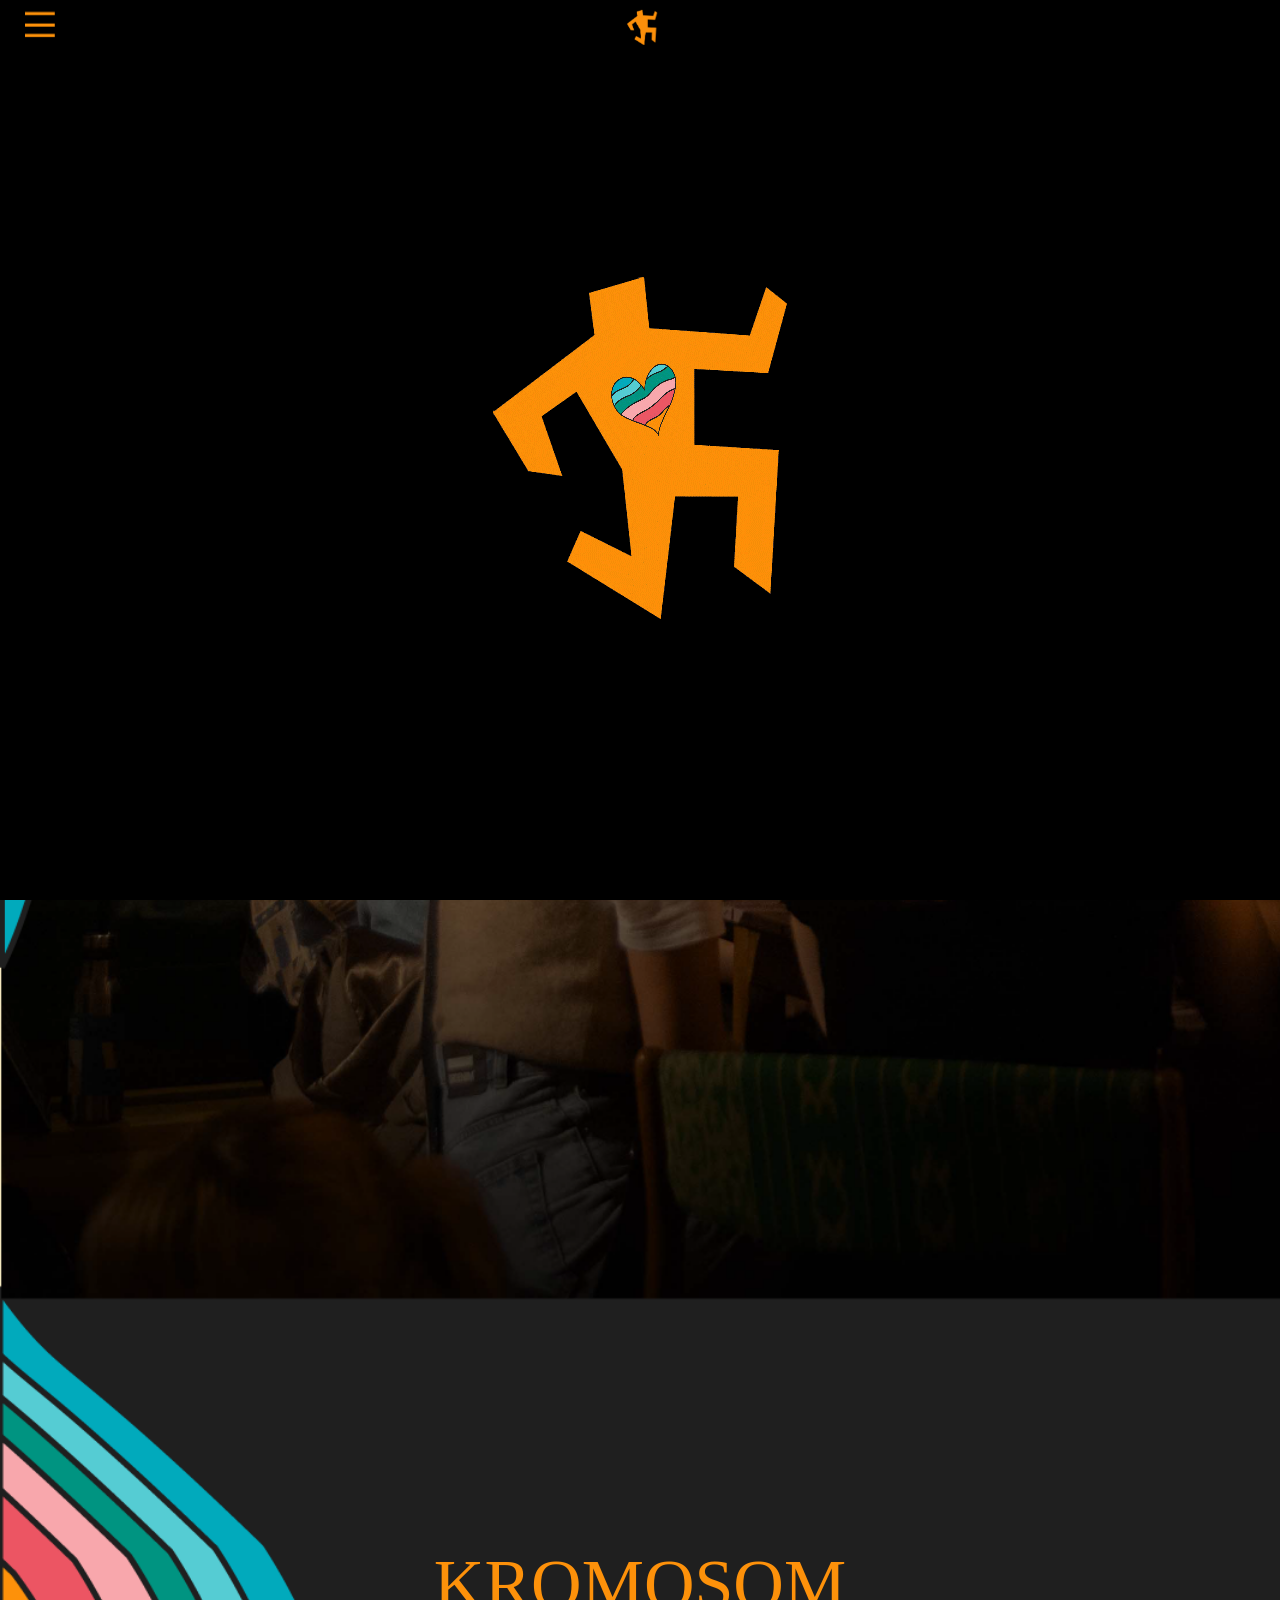
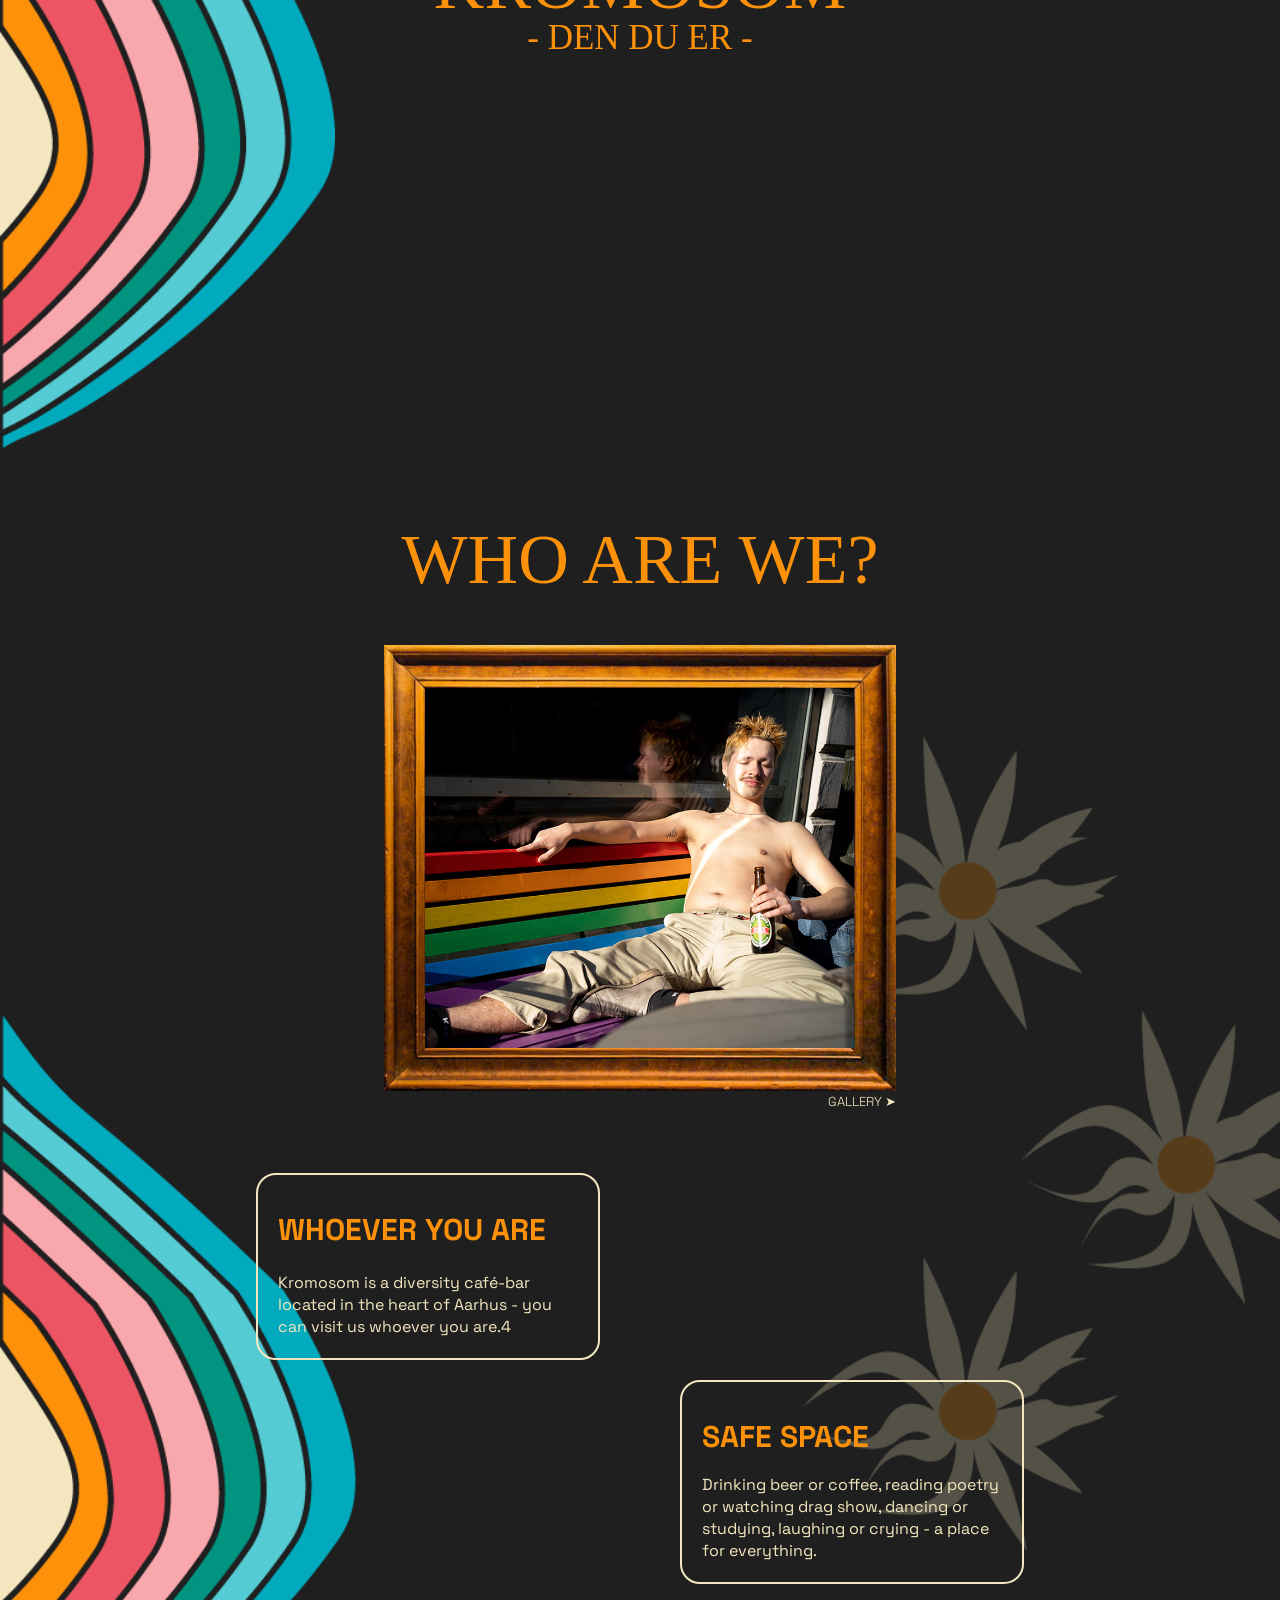
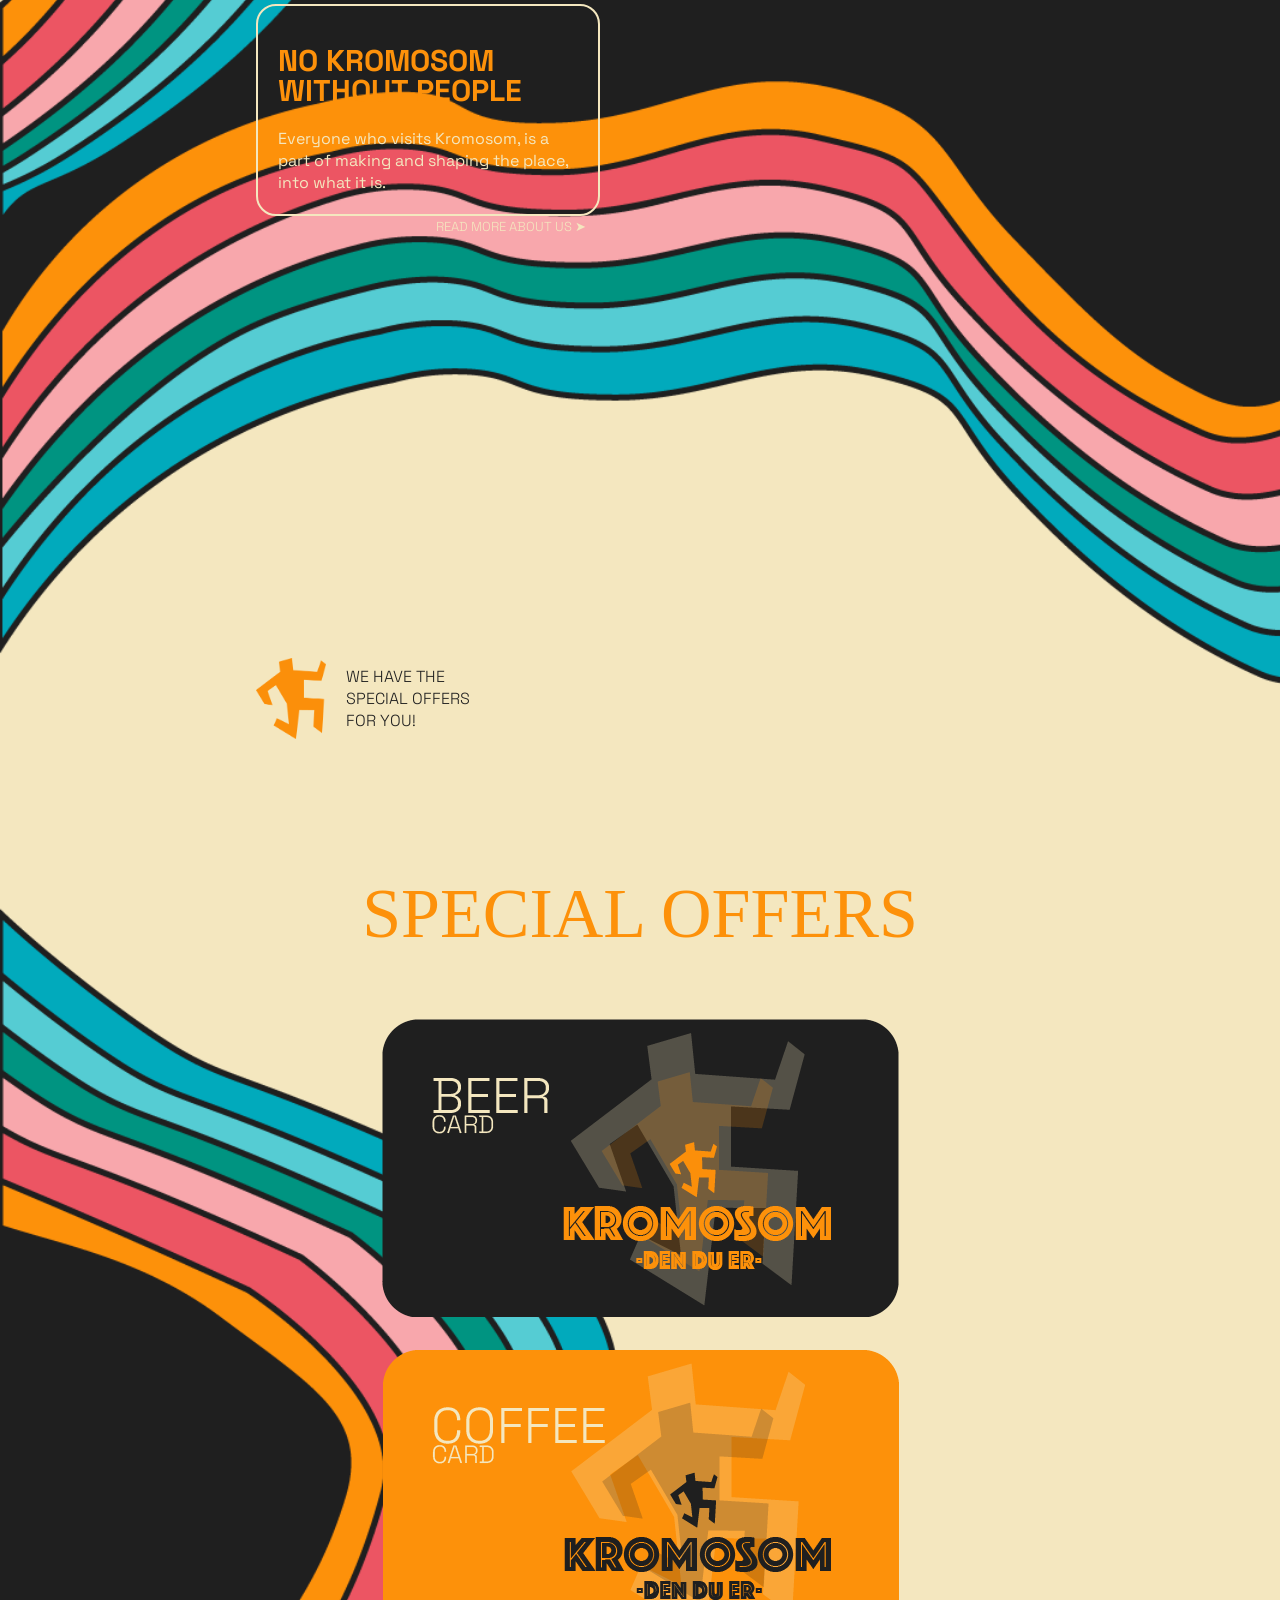
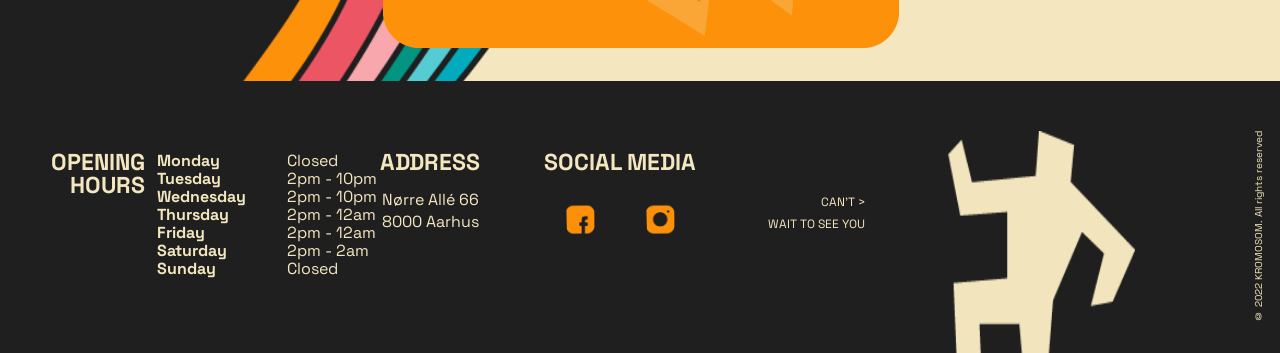
==== commit 3bd0df67: "Merge branch 'main' of https://github.com/vlkeniko/2nd-sem-Final-exam-project" ====
--- a/index.html
+++ b/index.html
@@ -36,6 +36,8 @@
     <div class="navbar">
       <a href="index.html"><img class="toplogo" alt="menuicon" src="/Pictures/logo_little.png" /></a>
     </div>
+
+    <!--Navigation-->
     <nav>
       <!--For mobile-->
       <div class="mobilenav">
@@ -74,6 +76,74 @@
     <!-- Content -->
     <main>
 
+      <!-- Title -->
+      <div class="maintitle">
+        <h1 class="kromosom">KROMOSOM</h1>
+        <h1 class="denduer">- DEN DU ER -</h1>
+      </div>
+
+      <!--Who are we-->
+      <h1 class="whoarewe title">WHO ARE WE?</h1>
+
+      <!--Gallery link-->
+      <div class="gallerylinkcontainer">
+        <a href="/HTML/gallery.html">
+          <img class="gallerylink galleryimagep" src="/Pictures/photoframes/frame4.jpg" alt="main">
+        </a>
+        <a href="/HTML/gallery.html">
+          <p class="p5 gallerylink">GALLERY ➤</p>
+        </a>
+      </div>
+      
+      <!--Boxes + About us link-->
+      <div class="cards-container">
+
+        <a href="/HTML/aboutus.html">
+          <div class="card social-media-card">
+            <h2>WHOEVER YOU ARE</h2>
+            <p class="p1"><br>Kromosom is a diversity 
+            café-bar located in the heart of Aarhus - you can visit us whoever you are.4</p>
+          </div>
+        </a>
+      
+        <div class="card concert-booking-card-home">
+          <a href="/HTML/aboutus.html">
+            <h2>SAFE SPACE</h2>
+            <p class="p1"><br>Drinking beer or coffee, reading poetry or watching drag show, 
+            dancing or studying, laughing or crying - a place for everything.</p>
+          </a>
+        </div>
+
+        <div class="email-card-about-us">
+          <a href="/HTML/aboutus.html">
+            <div class="card direct-email-card">
+              <h2>NO KROMOSOM WITHOUT PEOPLE</h2>
+              <p class="p1"><br>Everyone who visits Kromosom, is a part of making and shaping the place, 
+              into what it is.</p>
+            <!-- </div> -->
+          </a>
+        </div>
+      </div>
+
+      <div>
+        <a href="/HTML/aboutus.html">
+          <p class="p5 rmaboutus">READ MORE ABOUT US ➤</p>
+        </a>
+      </div>
+
+      <!--Little logo special offers-->
+      <div class="specialperson">
+        <img src="/Pictures/logo_little.png" alt="personicon" width="70">
+        <p class="p4">WE HAVE THE<BR>SPECIAL OFFERS<br>FOR YOU!</p>
+      </div>
+
+      <!--Special offers, cards-->
+      <h1 class="title title-special-offers">SPECIAL OFFERS</h1>
+      <!-- Beer and coffee cards -->
+      <div class="cardscontainer">
+        <a href="HTML/menucafe.html#beercard"> <img class="cardz" src="/Pictures/beercard.png" alt="main" /></a>
+        <a href="HTML/menucafe.html#coffeecard"> <img class="cardz" src="/Pictures/coffeecard.png" alt="main" /></a>
+      </div>
     </main>
 
     <!-- Footer -->
